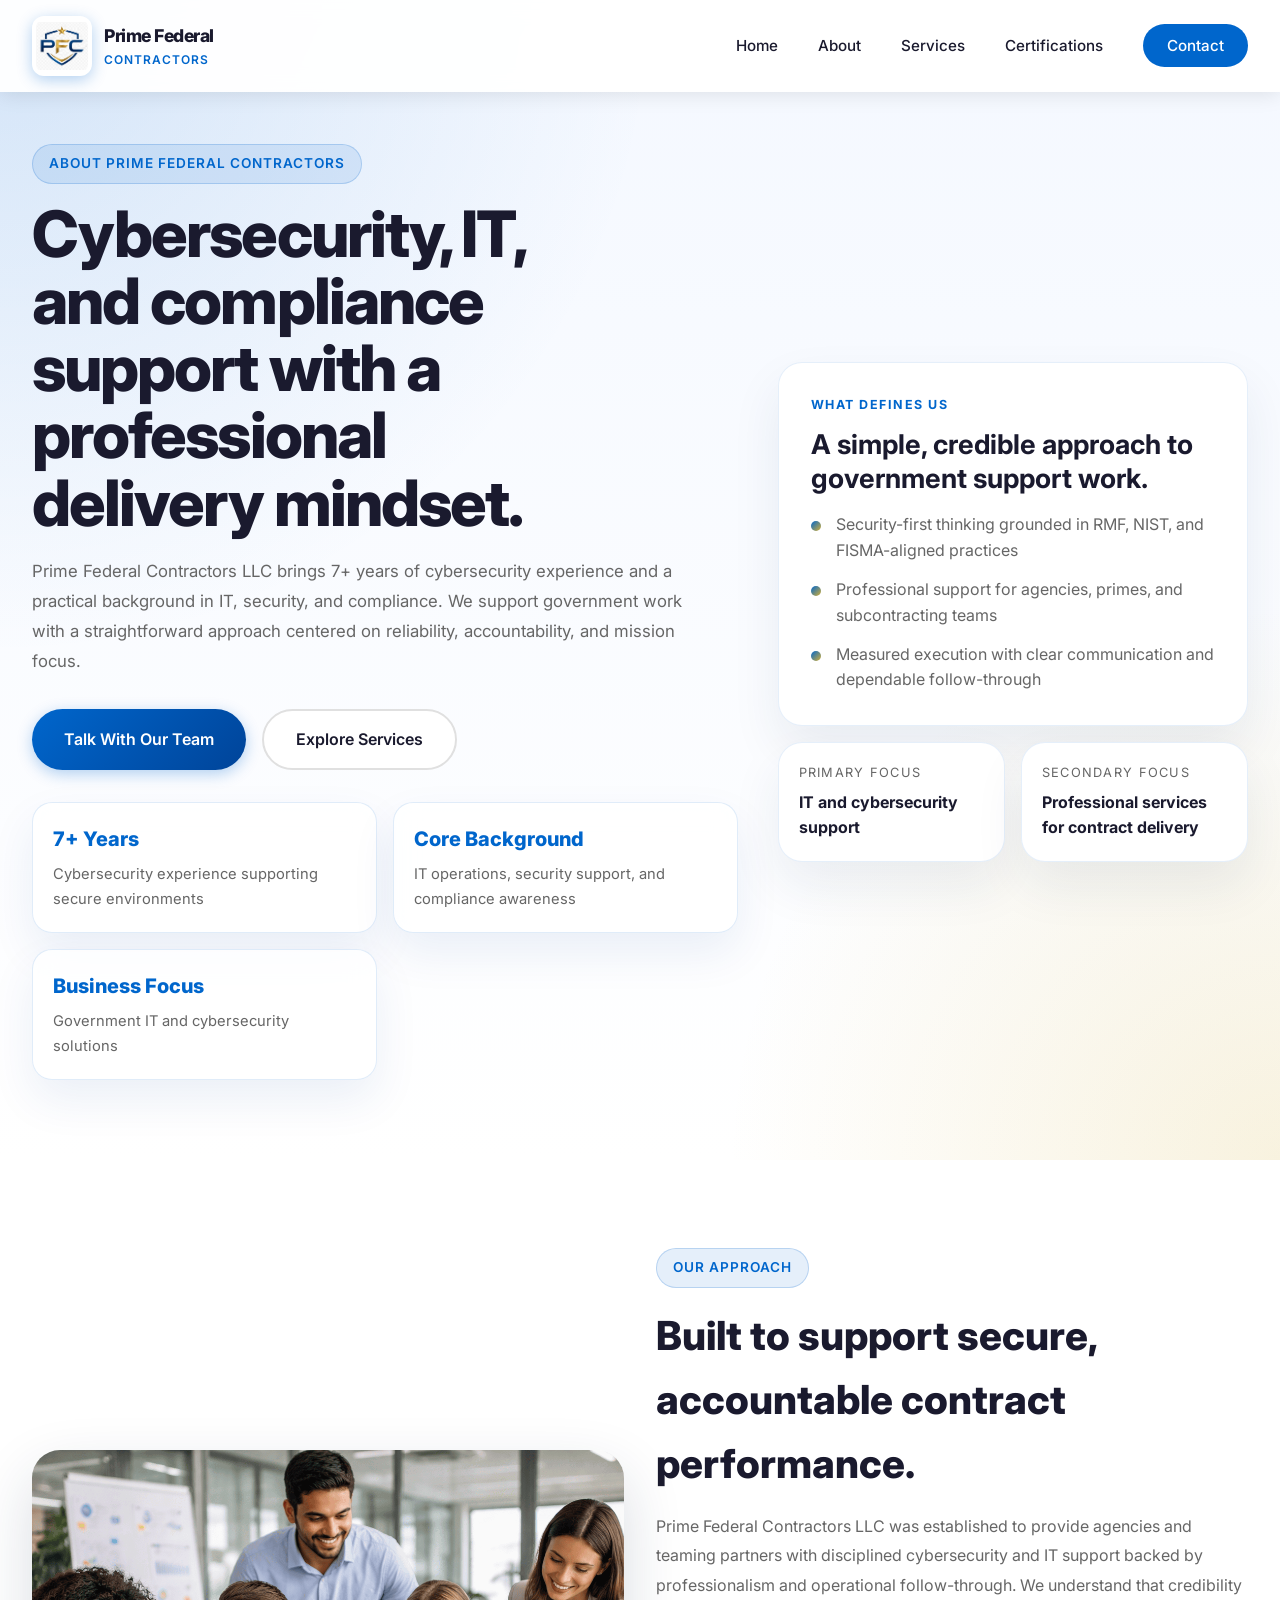
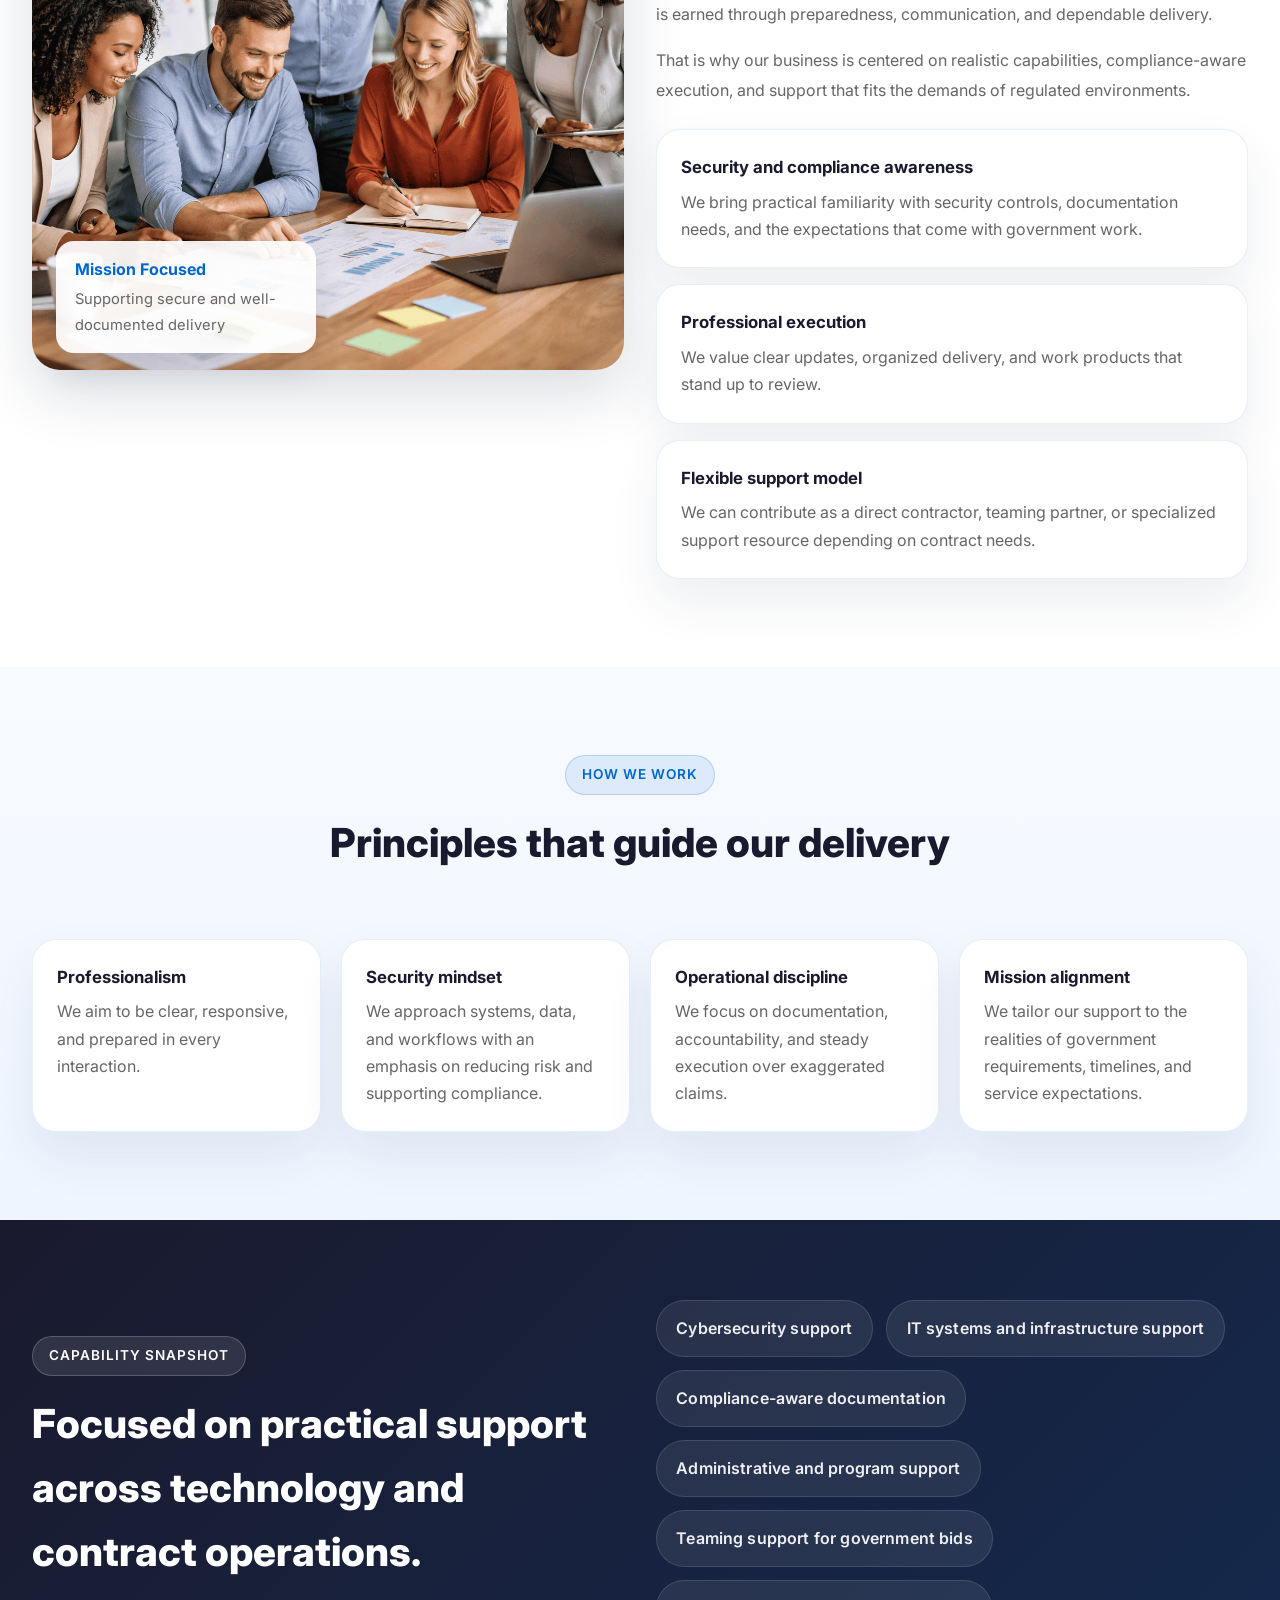
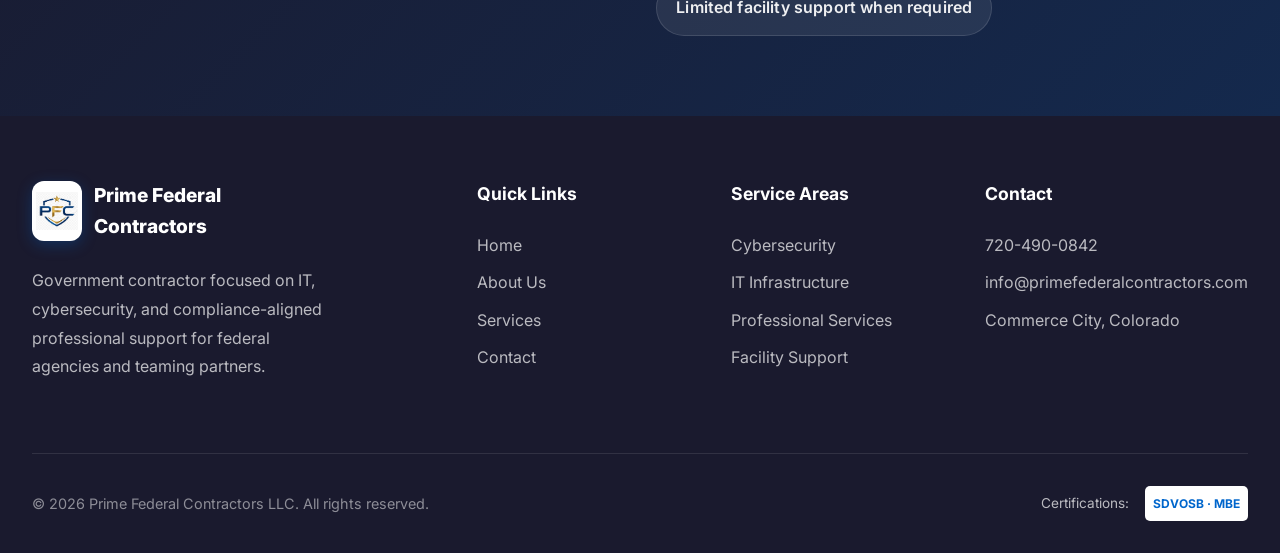
==== about.html @ 3189cfdd "New Design" ====
<!DOCTYPE html>
<html lang="en">
<head>
    <meta charset="UTF-8">
    <meta name="viewport" content="width=device-width, initial-scale=1.0">
    <title>Prime Federal Contractors LLC - About</title>
    <link rel="preconnect" href="https://fonts.googleapis.com">
    <link rel="preconnect" href="https://fonts.gstatic.com" crossorigin>
    <link href="https://fonts.googleapis.com/css2?family=Inter:wght@300;400;500;600;700;800&display=swap" rel="stylesheet">
    <link rel="stylesheet" href="./assets/styles.css">
</head>
<body>
    <div class="page-loader" id="pageLoader">
        <div class="loader"></div>
    </div>

    <nav class="navbar" id="navbar">
        <div class="nav-container">
            <a href="./index.html" class="logo">
                <div class="logo-icon">
                    <img src="./assets/brandlogo.jpg" alt="Prime Federal Contractors logo">
                </div>
                <div class="logo-text">
                    <span>Prime Federal</span>
                    <span>Contractors</span>
                </div>
            </a>

            <ul class="nav-links">
                <li><a href="./index.html">Home</a></li>
                <li><a href="./about.html">About</a></li>
                <li><a href="./index.html#services">Services</a></li>
                <li><a href="./index.html#certifications">Certifications</a></li>
                <li><a href="./contact.html" class="nav-cta">Contact</a></li>
            </ul>

            <button class="mobile-menu-btn" id="mobileMenuBtn" aria-label="Open menu">
                <span></span>
                <span></span>
                <span></span>
            </button>
        </div>
    </nav>

    <div class="mobile-menu" id="mobileMenu">
        <a href="./index.html">Home</a>
        <a href="./about.html">About</a>
        <a href="./index.html#services">Services</a>
        <li><a href="./index.html#certifications">Certifications</a></li>
        <a href="./contact.html">Contact</a>
    </div>

    <main>
        <section class="page-hero page-hero-about" id="about">
            <div class="section-container page-hero-grid">
                <div class="page-hero-copy animate-on-scroll">
                    <span class="section-tag">About Prime Federal Contractors</span>
                    <h1 class="page-title">Cybersecurity, IT, and compliance support with a professional delivery mindset.</h1>
                    <p class="page-subtitle">Prime Federal Contractors LLC brings 7+ years of cybersecurity experience and a practical background in IT, security, and compliance. We support government work with a straightforward approach centered on reliability, accountability, and mission focus.</p>
                    <div class="page-hero-actions">
                        <a href="./contact.html" class="btn-primary">Talk With Our Team</a>
                        <a href="./index.html#services" class="btn-secondary">Explore Services</a>
                    </div>
                    <div class="page-stat-grid">
                        <div class="page-stat-card">
                            <strong>7+ Years</strong>
                            <span>Cybersecurity experience supporting secure environments</span>
                        </div>
                        <div class="page-stat-card">
                            <strong>Core Background</strong>
                            <span>IT operations, security support, and compliance awareness</span>
                        </div>
                        <div class="page-stat-card">
                            <strong>Business Focus</strong>
                            <span>Government IT and cybersecurity solutions</span>
                        </div>
                    </div>
                </div>

                <div class="page-hero-panel animate-on-scroll delay-2">
                    <div class="page-panel-card">
                        <p class="page-panel-eyebrow">What defines us</p>
                        <h3>A simple, credible approach to government support work.</h3>
                        <ul class="panel-check-list">
                            <li>Security-first thinking grounded in RMF, NIST, and FISMA-aligned practices</li>
                            <li>Professional support for agencies, primes, and subcontracting teams</li>
                            <li>Measured execution with clear communication and dependable follow-through</li>
                        </ul>
                    </div>
                    <div class="page-panel-mini-grid">
                        <div class="page-mini-card">
                            <span>Primary Focus</span>
                            <strong>IT and cybersecurity support</strong>
                        </div>
                        <div class="page-mini-card">
                            <span>Secondary Focus</span>
                            <strong>Professional services for contract delivery</strong>
                        </div>
                    </div>
                </div>
            </div>
        </section>

        <section class="story-section">
            <div class="section-container story-grid">
                <div class="story-visual animate-on-scroll">
                    <img src="./assets/professional_colaboration.png" alt="Professional team collaboration">
                    <div class="story-badge">
                        <strong>Mission Focused</strong>
                        <span>Supporting secure and well-documented delivery</span>
                    </div>
                </div>
                <div class="story-copy animate-on-scroll delay-2">
                    <span class="section-tag">Our Approach</span>
                    <h2 class="section-title">Built to support secure, accountable contract performance.</h2>
                    <p>Prime Federal Contractors LLC was established to provide agencies and teaming partners with disciplined cybersecurity and IT support backed by professionalism and operational follow-through. We understand that credibility is earned through preparedness, communication, and dependable delivery.</p>
                    <p>That is why our business is centered on realistic capabilities, compliance-aware execution, and support that fits the demands of regulated environments.</p>
                    <div class="story-points">
                        <div class="story-point">
                            <h4>Security and compliance awareness</h4>
                            <p>We bring practical familiarity with security controls, documentation needs, and the expectations that come with government work.</p>
                        </div>
                        <div class="story-point">
                            <h4>Professional execution</h4>
                            <p>We value clear updates, organized delivery, and work products that stand up to review.</p>
                        </div>
                        <div class="story-point">
                            <h4>Flexible support model</h4>
                            <p>We can contribute as a direct contractor, teaming partner, or specialized support resource depending on contract needs.</p>
                        </div>
                    </div>
                </div>
            </div>
        </section>

        <section class="values-section">
            <div class="section-container">
                <div class="section-header animate-on-scroll">
                    <span class="section-tag">How We Work</span>
                    <h2 class="section-title">Principles that guide our delivery</h2>
                </div>
                <div class="value-grid">
                    <article class="value-card animate-on-scroll delay-1">
                        <h3>Professionalism</h3>
                        <p>We aim to be clear, responsive, and prepared in every interaction.</p>
                    </article>
                    <article class="value-card animate-on-scroll delay-2">
                        <h3>Security mindset</h3>
                        <p>We approach systems, data, and workflows with an emphasis on reducing risk and supporting compliance.</p>
                    </article>
                    <article class="value-card animate-on-scroll delay-3">
                        <h3>Operational discipline</h3>
                        <p>We focus on documentation, accountability, and steady execution over exaggerated claims.</p>
                    </article>
                    <article class="value-card animate-on-scroll delay-4">
                        <h3>Mission alignment</h3>
                        <p>We tailor our support to the realities of government requirements, timelines, and service expectations.</p>
                    </article>
                </div>
            </div>
        </section>

        <section class="capability-band">
            <div class="section-container capability-band-grid">
                <div class="capability-band-copy animate-on-scroll">
                    <span class="section-tag">Capability Snapshot</span>
                    <h2 class="section-title">Focused on practical support across technology and contract operations.</h2>
                </div>
                <div class="capability-list animate-on-scroll delay-2">
                    <div class="capability-pill">Cybersecurity support</div>
                    <div class="capability-pill">IT systems and infrastructure support</div>
                    <div class="capability-pill">Compliance-aware documentation</div>
                    <div class="capability-pill">Administrative and program support</div>
                    <div class="capability-pill">Teaming support for government bids</div>
                    <div class="capability-pill">Limited facility support when required</div>
                </div>
            </div>
        </section>
    </main>

    <footer class="footer">
        <div class="footer-grid">
            <div class="footer-brand">
                <div class="footer-logo">
                    <div class="footer-logo-icon">
                        <div class="logo-icon">
                            <img src="./assets/brandlogo.jpg" alt="Prime Federal Contractors logo">
                        </div>
                    </div>
                    <span class="footer-logo-text">Prime Federal Contractors</span>
                </div>
                <p>Government contractor focused on IT, cybersecurity, and compliance-aligned professional support for federal agencies and teaming partners.</p>
            </div>

            <div class="footer-column">
                <h4>Quick Links</h4>
                <ul class="footer-links">
                    <li><a href="./index.html">Home</a></li>
                    <li><a href="./about.html">About Us</a></li>
                    <li><a href="./index.html#services">Services</a></li>
                    <li><a href="./contact.html">Contact</a></li>
                </ul>
            </div>

            <div class="footer-column">
                <h4>Service Areas</h4>
                <ul class="footer-links">
                    <li><a href="./index.html#services">Cybersecurity</a></li>
                    <li><a href="./index.html#services">IT Infrastructure</a></li>
                    <li><a href="./index.html#services">Professional Services</a></li>
                    <li><a href="./index.html#services">Facility Support</a></li>
                </ul>
            </div>

            <div class="footer-column">
                <h4>Contact</h4>
                <ul class="footer-links">
                    <li><a href="tel:+17204900842">720-490-0842</a></li>
                    <li><a href="mailto:info@primefederalcontractors.com">info@primefederalcontractors.com</a></li>
                    <li><a href="#">Commerce City, Colorado</a></li>
                </ul>
            </div>
        </div>

        <div class="footer-bottom">
            <p>&copy; 2026 Prime Federal Contractors LLC. All rights reserved.</p>
            <div class="footer-certifications">
                <span style="color: rgba(255,255,255,0.7); font-size: 0.85rem;">Certifications:</span>
                <div style="background: white; padding: 0.5rem; border-radius: 5px; color: var(--primary-blue); font-weight: 700; font-size: 0.75rem;">
                    SDVOSB &middot; MBE
                </div>
            </div>
        </div>
    </footer>

    <script src="./assets/app.js"></script>
</body>
</html>
---- assets/styles.css ----
* {
      margin: 0;
      padding: 0;
      box-sizing: border-box;
  }

  :root {
      --primary-blue: #0066CC;
      --dark-blue: #004499;
      --accent-gold: #D4AF37;
      --dark-bg: #1a1a2e;
      --text-dark: #1a1a2e;
      --text-light: #666;
      --white: #ffffff;
      --light-gray: #f8f9fa;
      --border-gray: #e0e0e0;
  }

  html {
      scroll-behavior: smooth;
  }

  body {
      font-family: 'Inter', sans-serif;
      color: var(--text-dark);
      line-height: 1.6;
      overflow-x: hidden;
      min-height: 100vh;
      background: var(--light-gray);
      scroll-behavior: smooth;
  }

  /* Custom Scrollbar */
  ::-webkit-scrollbar {
      width: 12px;
  }

  ::-webkit-scrollbar-track {
      background: var(--light-gray);
  }

  ::-webkit-scrollbar-thumb {
      background: linear-gradient(180deg, var(--primary-blue), var(--dark-blue));
      border-radius: 6px;
      border: 2px solid var(--light-gray);
  }

  ::-webkit-scrollbar-thumb:hover {
      background: linear-gradient(180deg, var(--dark-blue), var(--primary-blue));
  }

  /* Animations */
  @keyframes fadeInUp {
      from {
          opacity: 0;
          transform: translateY(30px);
      }

      to {
          opacity: 1;
          transform: translateY(0);
      }
  }

  @keyframes fadeInLeft {
      from {
          opacity: 0;
          transform: translateX(-30px);
      }

      to {
          opacity: 1;
          transform: translateX(0);
      }
  }

  @keyframes fadeInRight {
      from {
          opacity: 0;
          transform: translateX(30px);
      }

      to {
          opacity: 1;
          transform: translateX(0);
      }
  }

  @keyframes scaleIn {
      from {
          opacity: 0;
          transform: scale(0.9);
      }

      to {
          opacity: 1;
          transform: scale(1);
      }
  }

  @keyframes float {

      0%,
      100% {
          transform: translateY(0);
      }

      50% {
          transform: translateY(-10px);
      }
  }

  @keyframes pulse {

      0%,
      100% {
          transform: scale(1);
      }

      50% {
          transform: scale(1.05);
      }
  }

  @keyframes slideIn {
      from {
          width: 0;
      }

      to {
          width: 100%;
      }
  }

  @keyframes rotateIn {
      from {
          opacity: 0;
          transform: rotate(-10deg) scale(0.8);
      }

      to {
          opacity: 1;
          transform: rotate(0) scale(1);
      }
  }

  @keyframes shimmer {
      0% {
          background-position: -1000px 0;
      }

      100% {
          background-position: 1000px 0;
      }
  }

  @keyframes countUp {
      from {
          opacity: 0;
          transform: translateY(20px);
      }

      to {
          opacity: 1;
          transform: translateY(0);
      }
  }

  .animate-on-scroll {
      opacity: 0;
      transform: translateY(30px);
      transition: all 0.8s cubic-bezier(0.4, 0, 0.2, 1);
  }

  .animate-on-scroll.visible {
      opacity: 1;
      transform: translateY(0);
  }

  .delay-1 {
      transition-delay: 0.1s;
  }

  .delay-2 {
      transition-delay: 0.2s;
  }

  .delay-3 {
      transition-delay: 0.3s;
  }

  .delay-4 {
      transition-delay: 0.4s;
  }

  /* Navigation */
  .navbar {
      position: fixed;
      top: 0;
      left: 0;
      right: 0;
      z-index: 1000;
      background: rgba(255, 255, 255, 0.95);
      backdrop-filter: blur(10px);
      box-shadow: 0 2px 20px rgba(0, 0, 0, 0.1);
      transition: all 0.3s ease;
  }

  .navbar.scrolled {
      padding: 0.5rem 0;
      box-shadow: 0 4px 30px rgba(0, 0, 0, 0.15);
  }

  .nav-container {
      max-width: 1400px;
      margin: 0 auto;
      padding: 1rem 2rem;
      display: flex;
      justify-content: space-between;
      align-items: center;
  }

  .logo {
      display: flex;
      align-items: center;
      gap: 0.75rem;
      text-decoration: none;
      animation: fadeInLeft 0.8s ease;
  }

  .logo-icon {
      width: 60px;
      height: 60px;
      display: flex;
      align-items: center;
      justify-content: center;
      box-shadow: 0 4px 15px rgba(0, 102, 204, 0.3);
      transition: transform 0.3s ease;
      position: relative;
      overflow: hidden;
      border-radius: 12px;
      background: white;
      padding: 4px;
  }

  .logo-icon img {
      width: 100%;
      height: 100%;
      object-fit: contain;
      border-radius: 8px;
  }

  .logo:hover .logo-icon {
      transform: rotate(10deg) scale(1.1);
  }

  .logo-text {
      display: flex;
      flex-direction: column;
  }

  .logo-text span:first-child {
      font-weight: 800;
      font-size: 1.1rem;
      color: var(--text-dark);
      letter-spacing: -0.5px;
  }

  .logo-text span:last-child {
      font-size: 0.75rem;
      color: var(--primary-blue);
      font-weight: 600;
      text-transform: uppercase;
      letter-spacing: 1px;
  }

  .nav-links {
      display: flex;
      gap: 2.5rem;
      list-style: none;
  }

  .nav-links a {
      text-decoration: none;
      color: var(--text-dark);
      font-weight: 500;
      font-size: 0.95rem;
      position: relative;
      padding: 0.5rem 0;
      transition: color 0.3s ease;
  }

  .nav-links a::after {
      content: '';
      position: absolute;
      bottom: 0;
      left: 0;
      width: 0;
      height: 2px;
      background: var(--primary-blue);
      transition: width 0.3s ease;
  }

  .nav-links a:hover {
      color: var(--primary-blue);
  }

  .nav-links a:hover::after {
      width: 100%;
  }

  @media (max-width: 992px) {
      .logo-icon {
          width: 50px;
          height: 50px;
      }

      .logo-text span:first-child {
          font-size: 0.95rem;
      }

      .logo-text span:last-child {
          font-size: 0.65rem;
      }
  }

  .nav-cta {
      background: var(--primary-blue);
      color: white !important;
      padding: 0.75rem 1.5rem !important;
      border-radius: 50px;
      transition: all 0.3s ease !important;
  }

  .nav-cta::after {
      display: none !important;
  }

  .nav-cta:hover {
      background: var(--dark-blue);
      transform: translateY(-2px);
      box-shadow: 0 4px 15px rgba(0, 102, 204, 0.4);
  }

  .mobile-menu-btn {
      display: none;
      flex-direction: column;
      gap: 5px;
      background: none;
      border: none;
      cursor: pointer;
      padding: 5px;
  }

  .mobile-menu-btn span {
      width: 25px;
      height: 2px;
      background: var(--text-dark);
      transition: all 0.3s ease;
  }

  .mobile-menu {
      position: fixed;
      top: 78px;
      left: 0;
      right: 0;
      z-index: 999;
      background: rgba(255, 255, 255, 0.98);
      backdrop-filter: blur(15px);
      display: none;
      flex-direction: column;
      box-shadow: 0 10px 40px rgba(0, 0, 0, 0.08);
  }

  .mobile-menu.open {
      display: flex;
  }

  .mobile-menu a {
      padding: 1rem 2rem;
      color: var(--text-dark);
      font-weight: 600;
      border-bottom: 1px solid rgba(0, 0, 0, 0.06);
      transition: background 0.2s ease, color 0.2s ease;
  }

  .mobile-menu a:hover {
      background: rgba(0, 102, 204, 0.06);
      color: var(--primary-blue);
  }

  /* Hero Section */
  .hero {
      min-height: 100vh;
      display: flex;
      align-items: center;
      background: linear-gradient(135deg, #f8f9fa 0%, #e9ecef 100%);
      position: relative;
      overflow: hidden;
      padding-top: 80px;
  }

  .hero::before {
      content: '';
      position: absolute;
      top: -50%;
      right: -20%;
      width: 80%;
      height: 200%;
      background: linear-gradient(135deg, rgba(0, 102, 204, 0.05), rgba(0, 68, 153, 0.1));
      border-radius: 50%;
      animation: float 6s ease-in-out infinite;
  }

  .hero-container {
      max-width: 1400px;
      margin: 0 auto;
      padding: 2rem;
      display: grid;
      grid-template-columns: 1fr 1fr;
      gap: 4rem;
      align-items: center;
      position: relative;
      z-index: 1;
  }

  .hero-content {
      animation: fadeInLeft 1s ease;
  }

  .hero-badge {
      display: inline-flex;
      align-items: center;
      gap: 0.5rem;
      background: white;
      padding: 0.5rem 1rem;
      border-radius: 50px;
      box-shadow: 0 2px 10px rgba(0, 0, 0, 0.1);
      margin-bottom: 1.5rem;
      font-size: 0.85rem;
      color: var(--primary-blue);
      font-weight: 600;
      animation: fadeInUp 0.8s ease 0.2s both;
      border: 1px solid rgba(0, 102, 204, 0.1);
  }

  .hero-badge span {
      width: 8px;
      height: 8px;
      background: #22c55e;
      border-radius: 50%;
      animation: pulse 2s infinite;
  }

  .hero h1 {
      font-size: 3.5rem;
      font-weight: 800;
      line-height: 1.1;
      margin-bottom: 1.5rem;
      color: var(--text-dark);
  }

  .hero h1 span {
      color: var(--primary-blue);
      position: relative;
      display: inline-block;
  }

  .hero h1 span::after {
      content: '';
      position: absolute;
      bottom: 5px;
      left: 0;
      width: 100%;
      height: 12px;
      background: rgba(0, 102, 204, 0.2);
      z-index: -1;
      transform: skewX(-10deg);
  }

  .hero-subtitle {
      font-size: 1.25rem;
      color: var(--text-light);
      margin-bottom: 2rem;
      max-width: 500px;
      line-height: 1.8;
  }

  .hero-contact {
      display: flex;
      align-items: center;
      gap: 1rem;
      margin-bottom: 2.5rem;
      padding: 1rem 1.5rem;
      background: white;
      border-radius: 12px;
      box-shadow: 0 4px 20px rgba(0, 0, 0, 0.08);
      width: fit-content;
      transition: transform 0.3s ease;
  }

  .hero-contact:hover {
      transform: translateX(10px);
  }

  .hero-contact-icon {
      width: 45px;
      height: 45px;
      background: linear-gradient(135deg, var(--accent-gold), #d4802f);
      border-radius: 50%;
      display: flex;
      align-items: center;
      justify-content: center;
      color: white;
      font-size: 1.2rem;
  }

  .hero-contact-info {
      display: flex;
      flex-direction: column;
  }

  .hero-contact-info span:first-child {
      font-size: 0.8rem;
      color: var(--text-light);
      text-transform: uppercase;
      letter-spacing: 1px;
  }

  .hero-contact-info span:last-child {
      font-size: 1.1rem;
      font-weight: 700;
      color: var(--text-dark);
  }

  .hero-buttons {
      display: flex;
      gap: 1rem;
  }

  .btn-primary {
      background: linear-gradient(135deg, var(--primary-blue), var(--dark-blue));
      color: white;
      padding: 1rem 2rem;
      border-radius: 50px;
      text-decoration: none;
      font-weight: 600;
      display: inline-flex;
      align-items: center;
      gap: 0.5rem;
      transition: all 0.3s ease;
      box-shadow: 0 4px 15px rgba(0, 102, 204, 0.3);
      border: none;
      cursor: pointer;
      font-size: 1rem;
  }

  .btn-primary:hover {
      transform: translateY(-3px);
      box-shadow: 0 8px 25px rgba(0, 102, 204, 0.4);
  }

  .btn-primary {
      position: relative;
  }

  .btn-primary::after {
      content: '';
      position: absolute;
      inset: 0;
      background: linear-gradient(90deg, transparent, rgba(255, 255, 255, 0.2), transparent);
      border-radius: 50px;
      opacity: 0;
      transition: opacity 0.3s ease;
  }

  .btn-primary:hover::after {
      opacity: 1;
  }

  .btn-secondary {
      background: white;
      color: var(--text-dark);
      padding: 1rem 2rem;
      border-radius: 50px;
      text-decoration: none;
      font-weight: 600;
      display: inline-flex;
      align-items: center;
      gap: 0.5rem;
      transition: all 0.3s ease;
      border: 2px solid var(--border-gray);
  }

  .btn-secondary:hover {
      border-color: var(--primary-blue);
      color: var(--primary-blue);
      transform: translateY(-3px);
      box-shadow: 0 8px 20px rgba(0, 102, 204, 0.2);
  }

  .hero-images {
      position: relative;
      animation: fadeInRight 1s ease;
  }

  .hero-image-main {
      width: 100%;
      height: 500px;
      object-fit: cover;
      border-radius: 20px;
      box-shadow: 0 20px 60px rgba(0, 0, 0, 0.15);
      transition: transform 0.3s ease;
  }

  .hero-image-main:hover {
      transform: scale(1.02);
  }

  .hero-image-float {
      position: absolute;
      width: 200px;
      height: 200px;
      object-fit: cover;
      border-radius: 15px;
      box-shadow: 0 10px 40px rgba(0, 0, 0, 0.2);
      border: 4px solid white;
      animation: float 4s ease-in-out infinite;
  }

  .hero-image-float.img-1 {
      bottom: -30px;
      left: -40px;
      animation-delay: 0s;
  }

  .hero-image-float.img-2 {
      top: 40px;
      right: -30px;
      width: 150px;
      height: 150px;
      animation-delay: 1s;
  }

  .stats-bar {
      position: relative;
      bottom: auto;
      left: auto;
      transform: none;
      background: white;
      padding: 2rem 3rem;
      border-radius: 16px;
      box-shadow: 0 10px 40px rgba(0, 0, 0, 0.1);
      display: flex;
      gap: 4rem;
      z-index: 10;
      margin-top: 3rem;
      margin-left: auto;
      margin-right: auto;
      width: fit-content;
  }

  .stat-item {
      text-align: center;
      position: relative;
  }

  .stat-item:not(:last-child)::after {
      content: '';
      position: absolute;
      right: -2rem;
      top: 50%;
      transform: translateY(-50%);
      height: 40px;
      width: 1px;
      background: var(--border-gray);
  }

  .stat-number {
      font-size: 2rem;
      font-weight: 800;
      color: var(--primary-blue);
      display: block;
  }

  .stat-label {
      font-size: 0.85rem;
      color: var(--text-light);
      text-transform: uppercase;
      letter-spacing: 1px;
  }

  /* Why Choose Us Section */
  .why-us {
      padding: 6rem 2rem;
      background: white;
  }

  .section-container {
      max-width: 1400px;
      margin: 0 auto;
  }

  .section-header {
      text-align: center;
      margin-bottom: 4rem;
      animation: fadeInUp 0.8s ease;
  }

  .section-tag {
      display: inline-block;
      background: rgba(0, 102, 204, 0.1);
      color: var(--primary-blue);
      padding: 0.5rem 1rem;
      border-radius: 50px;
      font-size: 0.85rem;
      font-weight: 600;
      text-transform: uppercase;
      letter-spacing: 1px;
      margin-bottom: 1rem;
      border: 1px solid rgba(0, 102, 204, 0.2);
  }

  .section-title {
      font-size: 2.5rem;
      font-weight: 800;
      color: var(--text-dark);
      margin-bottom: 1rem;
  }

  .features-grid {
      display: grid;
      grid-template-columns: repeat(4, 1fr);
      gap: 2rem;
  }

  .feature-card {
      background: white;
      padding: 2.5rem 2rem;
      border-radius: 20px;
      text-align: center;
      transition: all 0.4s ease;
      border: 1px solid var(--border-gray);
      position: relative;
      overflow: hidden;
  }

  .feature-card::before {
      content: '';
      position: absolute;
      top: 0;
      left: 0;
      width: 100%;
      height: 4px;
      background: linear-gradient(90deg, var(--primary-blue), var(--accent-gold));
      transform: scaleX(0);
      transition: transform 0.4s ease;
  }

  .feature-card:hover {
      transform: translateY(-10px);
      box-shadow: 0 20px 40px rgba(0, 0, 0, 0.1);
      border-color: transparent;
  }

  .feature-card:hover::before {
      transform: scaleX(1);
  }

  .feature-icon {
      width: 70px;
      height: 70px;
      background: linear-gradient(135deg, rgba(0, 102, 204, 0.1), rgba(212, 175, 55, 0.1));
      border-radius: 20px;
      display: flex;
      align-items: center;
      justify-content: center;
      margin: 0 auto 1.5rem;
      font-size: 1.8rem;
      transition: all 0.3s ease;
  }

  .feature-card:hover .feature-icon {
      background: linear-gradient(135deg, var(--primary-blue), var(--accent-gold));
      color: white;
      transform: rotateY(360deg) scale(1.1);
      box-shadow: 0 10px 30px rgba(0, 102, 204, 0.4);
  }

  .feature-card h3 {
      font-size: 1.2rem;
      font-weight: 700;
      margin-bottom: 0.75rem;
      color: var(--text-dark);
  }

  .feature-card p {
      font-size: 0.95rem;
      color: var(--text-light);
      line-height: 1.7;
  }

  /* Services Section */
  .services {
      padding: 6rem 2rem;
      background: linear-gradient(135deg, var(--dark-bg) 0%, #16213e 100%);
      color: white;
      position: relative;
      overflow: hidden;
  }

  .services::before {
      content: '';
      position: absolute;
      top: 0;
      left: 0;
      right: 0;
      bottom: 0;
      background: url("data:image/svg+xml,%3Csvg width='60' height='60' viewBox='0 0 60 60' xmlns='http://www.w3.org/2000/svg'%3E%3Cg fill='none' fill-rule='evenodd'%3E%3Cg fill='%23ffffff' fill-opacity='0.03'%3E%3Cpath d='M36 34v-4h-2v4h-4v2h4v4h2v-4h4v-2h-4zm0-30V0h-2v4h-4v2h4v4h2V6h4V4h-4zM6 34v-4H4v4H0v2h4v4h2v-4h4v-2H6zM6 4V0H4v4H0v2h4v4h2V6h4V4H6z'/%3E%3C/g%3E%3C/g%3E%3C/svg%3E");
  }

  .services .section-title {
      color: white;
  }

  .services-accordion {
      max-width: 1200px;
      margin: 0 auto;
      position: relative;
      z-index: 1;
  }

  .service-category {
      background: rgba(255, 255, 255, 0.05);
      border-radius: 15px;
      margin-bottom: 1rem;
      overflow: hidden;
      backdrop-filter: blur(10px);
      border: 1px solid rgba(255, 255, 255, 0.1);
  }

  .service-header {
      display: flex;
      align-items: center;
      padding: 2rem;
      cursor: pointer;
      transition: background 0.3s ease;
      user-select: none;
  }

  .service-header:hover {
      background: rgba(255, 255, 255, 0.15);
  }

  .service-icon {
      width: 60px;
      height: 60px;
      background: linear-gradient(135deg, var(--primary-blue), var(--accent-gold));
      border-radius: 15px;
      display: flex;
      align-items: center;
      justify-content: center;
      font-size: 1.5rem;
      margin-right: 1.5rem;
      flex-shrink: 0;
  }

  .service-title-info h3 {
      font-size: 1.5rem;
      font-weight: 700;
      margin-bottom: 0.5rem;
      color: white;
  }

  .service-title-info p {
      font-size: 1rem;
      color: rgba(255, 255, 255, 0.8);
      margin: 0;
  }

  .service-arrow {
      margin-left: auto;
      font-size: 1.2rem;
      transition: transform 0.3s ease;
      color: var(--accent-gold);
  }

  .service-category.active .service-arrow {
      transform: rotate(180deg);
  }

  .service-content {
      max-height: 0;
      overflow: hidden;
      transition: max-height 0.5s ease;
  }

  .service-category.active .service-content {
      max-height: 2000px;
  }

  .service-overview {
      padding: 2rem;
      display: grid;
      grid-template-columns: 1fr 300px;
      gap: 2rem;
      align-items: start;
  }

  .service-overview p {
      font-size: 1.1rem;
      color: rgba(255, 255, 255, 0.9);
      line-height: 1.8;
  }

  .service-image {
      width: 100%;
      height: 200px;
      object-fit: cover;
      border-radius: 10px;
      box-shadow: 0 10px 30px rgba(0, 0, 0, 0.3);
  }

  .sub-services {
      padding: 0 2rem 2rem;
  }

  .sub-service {
      background: rgba(255, 255, 255, 0.05);
      padding: 1.5rem;
      border-radius: 10px;
      margin-bottom: 1rem;
      border-left: 4px solid var(--accent-gold);
  }

  .sub-service h4 {
      font-size: 1.1rem;
      font-weight: 600;
      margin-bottom: 0.5rem;
      color: white;
  }

  .sub-service p {
      font-size: 0.95rem;
      color: rgba(255, 255, 255, 0.8);
      line-height: 1.6;
  }

  .services-cta {
      text-align: center;
      margin-top: 3rem;
  }

  /* Certifications Section */
  .certifications {
      padding: 6rem 2rem;
      background: var(--light-gray);
  }

  .certifications-grid {
      display: grid;
      grid-template-columns: repeat(auto-fit, minmax(300px, 1fr));
      gap: 2rem;
      margin-top: 3rem;
  }

  .certification-card {
      background: white;
      padding: 2.5rem;
      border-radius: 20px;
      text-align: center;
      transition: all 0.4s ease;
      box-shadow: 0 4px 20px rgba(0, 0, 0, 0.05);
      border: 1px solid var(--border-gray);
      position: relative;
      overflow: hidden;
  }

  .certification-card::before {
      content: '';
      position: absolute;
      top: 0;
      left: 0;
      width: 100%;
      height: 4px;
      background: linear-gradient(90deg, var(--primary-blue), var(--accent-gold));
      transform: scaleX(0);
      transition: transform 0.4s ease;
  }

  .certification-card:hover {
      transform: translateY(-10px);
      box-shadow: 0 20px 40px rgba(0, 0, 0, 0.1);
      border-color: transparent;
  }

  .certification-card:hover::before {
      transform: scaleX(1);
  }

  .certification-card:hover .cert-icon {
      animation: spinIcon 0.6s ease-in-out;
  }

  @keyframes spinIcon {
      from {
          transform: rotateY(0);
      }

      to {
          transform: rotateY(360deg);
      }
  }

  .cert-icon {
      width: 70px;
      height: 70px;
      background: linear-gradient(135deg, rgba(0, 102, 204, 0.1), rgba(232, 145, 58, 0.1));
      border-radius: 20px;
      display: flex;
      align-items: center;
      justify-content: center;
      margin: 0 auto 1.5rem;
      font-size: 1.8rem;
      transition: all 0.3s ease;
  }

  .certification-card:hover .cert-icon {
      background: linear-gradient(135deg, var(--primary-blue), var(--accent-gold));
      color: white;
      transform: rotateY(360deg);
  }

  .certification-card h3 {
      font-size: 1.2rem;
      font-weight: 700;
      margin-bottom: 1rem;
      color: var(--text-dark);
  }

  .certification-card p {
      font-size: 0.95rem;
      color: var(--text-light);
      line-height: 1.7;
      margin-bottom: 1.5rem;
  }

  .cert-badge {
      display: inline-block;
      background: var(--primary-blue);
      color: white;
      padding: 0.5rem 1rem;
      border-radius: 50px;
      font-size: 0.8rem;
      font-weight: 600;
      text-transform: uppercase;
      letter-spacing: 1px;
      transition: all 0.3s ease;
  }

  .cert-badge:hover {
      transform: scale(1.05);
      box-shadow: 0 4px 12px rgba(0, 102, 204, 0.3);
  }

  .identifiers-section {
      background: white;
      padding: 2.5rem;
      border-radius: 20px;
      margin-top: 3rem;
      box-shadow: 0 4px 20px rgba(0, 0, 0, 0.05);
  }

  .identifiers-section h3 {
      font-size: 1.5rem;
      font-weight: 700;
      margin-bottom: 1.5rem;
      color: var(--text-dark);
      text-align: center;
  }

  .identifiers-grid {
      display: grid;
      grid-template-columns: repeat(auto-fit, minmax(250px, 1fr));
      gap: 1.5rem;
  }

  .identifier-item {
      text-align: center;
      padding: 1rem;
      background: var(--light-gray);
      border-radius: 10px;
  }

  .identifier-label {
      display: block;
      font-size: 0.9rem;
      color: var(--text-light);
      text-transform: uppercase;
      letter-spacing: 1px;
      margin-bottom: 0.5rem;
  }

  .identifier-value {
      display: block;
      font-size: 1.2rem;
      font-weight: 700;
      color: var(--primary-blue);
      font-family: 'Courier New', monospace;
  }

  .compliance-standards {
      background: white;
      padding: 2.5rem;
      border-radius: 20px;
      margin-top: 3rem;
      box-shadow: 0 4px 20px rgba(0, 0, 0, 0.05);
  }

  .compliance-standards h3 {
      font-size: 1.5rem;
      font-weight: 700;
      margin-bottom: 2rem;
      color: var(--text-dark);
      text-align: center;
  }

  .naics-accordion {
      background: white;
      padding: 2.5rem;
      border-radius: 20px;
      margin-top: 2rem;
      box-shadow: 0 4px 20px rgba(0, 0, 0, 0.05);
  }

  .naics-accordion summary {
      list-style: none;
      display: flex;
      align-items: center;
      justify-content: space-between;
      gap: 1rem;
      cursor: pointer;
  }

  .naics-accordion summary::-webkit-details-marker {
      display: none;
  }

  .naics-summary-text h3 {
      margin-bottom: 0.5rem;
      text-align: left;
  }

  .naics-summary-text p {
      color: var(--text-light);
  }

  .naics-chevron {
      width: 44px;
      height: 44px;
      flex-shrink: 0;
      border-radius: 50%;
      background: rgba(0, 102, 204, 0.08);
      color: var(--primary-blue);
      display: flex;
      align-items: center;
      justify-content: center;
      font-size: 1.5rem;
      font-weight: 700;
      transition: transform 0.3s ease, background 0.3s ease;
  }

  .naics-accordion[open] .naics-chevron {
      transform: rotate(180deg);
      background: rgba(0, 102, 204, 0.14);
  }

  .naics-list {
      margin-top: 1.5rem;
      display: grid;
      gap: 0.9rem;
  }

  .naics-item {
      padding: 1rem 1.1rem;
      background: var(--light-gray);
      border-radius: 12px;
      border-left: 4px solid var(--primary-blue);
      color: var(--text-dark);
      transition: transform 0.3s ease, background 0.3s ease;
  }

  .naics-item:hover {
      transform: translateX(8px);
      background: rgba(0, 102, 204, 0.08);
  }

  .standards-list {
      display: grid;
      grid-template-columns: repeat(auto-fit, minmax(300px, 1fr));
      gap: 1rem;
  }

  .standard-item {
      display: flex;
      justify-content: space-between;
      align-items: center;
      padding: 1rem;
      background: var(--light-gray);
      border-radius: 10px;
      transition: all 0.3s ease;
  }

  .standard-item:hover {
      background: rgba(0, 102, 204, 0.1);
      transform: translateX(10px);
  }

  .standard-name {
      font-weight: 700;
      color: var(--primary-blue);
      font-size: 1rem;
  }

  .standard-desc {
      font-size: 0.9rem;
      color: var(--text-light);
      text-align: right;
  }

  /* Clients Section */
  .clients {
      padding: 4rem 2rem;
      background: white;
      overflow: hidden;
  }

  .clients-scroll {
      display: flex;
      gap: 4rem;
      animation: scroll 30s linear infinite;
  }

  @keyframes scroll {
      0% {
          transform: translateX(0);
      }

      100% {
          transform: translateX(-50%);
      }
  }

  .client-logo {
      flex-shrink: 0;
      height: 40px;
      opacity: 0.5;
      filter: grayscale(100%);
      transition: all 0.3s ease;
  }

  .client-logo:hover {
      opacity: 1;
      filter: grayscale(0%);
  }

  /* Contact Section */
  .contact-section {
      padding: 6rem 2rem;
      background: linear-gradient(135deg, var(--primary-blue), var(--dark-blue));
      color: white;
      position: relative;
      overflow: hidden;
  }

  .contact-section::before {
      content: '';
      position: absolute;
      top: -50%;
      right: -20%;
      width: 600px;
      height: 600px;
      background: rgba(255, 255, 255, 0.05);
      border-radius: 50%;
  }

  .contact-grid {
      max-width: 1400px;
      margin: 0 auto;
      display: grid;
      grid-template-columns: 1fr 1fr;
      gap: 4rem;
      position: relative;
      z-index: 1;
  }

  @media (max-width: 992px) {
      .contact-grid {
          grid-template-columns: 1fr;
          gap: 3rem;
      }
  }

  .contact-info {
      display: flex;
      flex-direction: column;
      gap: 2rem;
  }

  .contact-item {
      display: flex;
      align-items: flex-start;
      gap: 1rem;
      padding: 1.5rem;
      background: rgba(255, 255, 255, 0.1);
      border-radius: 15px;
      backdrop-filter: blur(10px);
      border: 1px solid rgba(255, 255, 255, 0.2);
      transition: all 0.3s ease;
  }

  .contact-item:hover {
      background: rgba(255, 255, 255, 0.15);
      border-color: rgba(255, 255, 255, 0.3);
      transform: translateY(-5px);
  }

  .contact-icon {
      width: 50px;
      height: 50px;
      background: white;
      border-radius: 50%;
      display: flex;
      align-items: center;
      justify-content: center;
      color: var(--primary-blue);
      font-size: 1.3rem;
      flex-shrink: 0;
  }

  .contact-details h4 {
      font-size: 1.1rem;
      font-weight: 700;
      margin-bottom: 0.5rem;
      color: white;
  }

  .contact-details p {
      font-size: 0.95rem;
      color: rgba(255, 255, 255, 0.8);
      line-height: 1.6;
      margin: 0;
  }

  .contact-certifications {
      padding: 1.5rem;
      background: rgba(255, 255, 255, 0.1);
      border-radius: 15px;
      backdrop-filter: blur(10px);
      border: 1px solid rgba(255, 255, 255, 0.2);
  }

  .contact-certifications h4 {
      font-size: 1.1rem;
      font-weight: 700;
      margin-bottom: 1rem;
      color: white;
  }

  .cert-badges {
      display: flex;
      gap: 0.5rem;
      margin-bottom: 1rem;
  }

  .cert-badges .cert-badge {
      background: white;
      color: var(--primary-blue);
      padding: 0.5rem 1rem;
      border-radius: 50px;
      font-size: 0.8rem;
      font-weight: 700;
  }

  .cert-ids {
      font-size: 0.9rem;
      color: rgba(255, 255, 255, 0.8);
      line-height: 1.6;
  }

  .contact-form {
      background: rgba(255, 255, 255, 0.1);
      padding: 2.5rem;
      border-radius: 20px;
      backdrop-filter: blur(10px);
      border: 1px solid rgba(255, 255, 255, 0.2);
  }

  .form-row {
      display: grid;
      grid-template-columns: 1fr 1fr;
      gap: 1rem;
      margin-bottom: 1rem;
  }

  @media (max-width: 768px) {
      .form-row {
          grid-template-columns: 1fr;
      }
  }

  .form-group {
      margin-bottom: 1.5rem;
  }

  .form-group label {
      display: block;
      font-size: 0.9rem;
      font-weight: 600;
      color: white;
      margin-bottom: 0.5rem;
  }

  .form-group input,
  .form-group select,
  .form-group textarea {
      width: 100%;
      padding: 1rem;
      border: 1px solid rgba(255, 255, 255, 0.3);
      border-radius: 8px;
      background: rgba(255, 255, 255, 0.1);
      color: white;
      font-size: 0.95rem;
      transition: all 0.3s ease;
      font-family: 'Inter', sans-serif;
  }

  .form-group input::placeholder,
  .form-group textarea::placeholder {
      color: rgba(255, 255, 255, 0.6);
  }

  .form-group input:focus,
  .form-group select:focus,
  .form-group textarea:focus {
      outline: none;
      border-color: white;
      background: rgba(255, 255, 255, 0.2);
      box-shadow: 0 0 15px rgba(255, 255, 255, 0.1);
  }

  .form-group select {
      cursor: pointer;
  }

  .form-group textarea {
      resize: vertical;
      min-height: 120px;
  }

  .contact-form .btn-primary {
      width: 100%;
      justify-content: center;
  }

  /* About Section */
  .about {
      padding: 6rem 2rem;
      background: white;
  }

  .about-grid {
      display: grid;
      grid-template-columns: 1fr 1fr;
      gap: 4rem;
      align-items: center;
  }

  .about-image {
      position: relative;
  }

  .about-image img {
      width: 100%;
      height: 500px;
      object-fit: cover;
      border-radius: 20px;
      box-shadow: 0 20px 60px rgba(0, 0, 0, 0.15);
  }

  .about-badge {
      position: absolute;
      bottom: 30px;
      right: -20px;
      background: white;
      padding: 1.5rem;
      border-radius: 15px;
      box-shadow: 0 10px 30px rgba(0, 0, 0, 0.15);
      animation: float 3s ease-in-out infinite;
  }

  .about-content h3 {
      font-size: 2rem;
      font-weight: 800;
      margin-bottom: 1.5rem;
      color: var(--text-dark);
  }

  .about-content>p {
      font-size: 1.1rem;
      color: var(--text-light);
      margin-bottom: 2rem;
      line-height: 1.8;
  }

  .about-features {
      list-style: none;
      margin-bottom: 2rem;
  }

  .about-features li {
      display: flex;
      align-items: flex-start;
      gap: 1rem;
      margin-bottom: 1rem;
      padding: 1rem;
      background: var(--light-gray);
      border-radius: 12px;
      transition: all 0.3s ease;
  }

  .about-features li:hover {
      background: rgba(0, 102, 204, 0.1);
      transform: translateX(10px);
  }

  .about-features li::before {
      content: '→';
      width: 24px;
      height: 24px;
      background: var(--primary-blue);
      color: white;
      border-radius: 50%;
      display: flex;
      align-items: center;
      justify-content: center;
      font-size: 0.8rem;
      flex-shrink: 0;
  }

  .about-cards {
      display: grid;
      grid-template-columns: repeat(3, 1fr);
      gap: 1rem;
      margin-top: 2rem;
  }

  .about-card {
      background: var(--light-gray);
      padding: 1.5rem;
      border-radius: 15px;
      text-align: center;
      transition: all 0.3s ease;
  }

  .about-card:hover {
      background: var(--primary-blue);
      color: white;
      transform: translateY(-5px);
  }

  .about-card h4 {
      font-size: 1rem;
      font-weight: 700;
      margin-bottom: 0.5rem;
  }

  .about-card p {
      font-size: 0.85rem;
      opacity: 0.8;
  }

  .page-hero {
      padding: 9rem 2rem 5rem;
      position: relative;
      overflow: hidden;
  }

  .page-hero::before {
      content: '';
      position: absolute;
      inset: 0;
      background:
          radial-gradient(circle at top left, rgba(0, 102, 204, 0.14), transparent 38%),
          radial-gradient(circle at bottom right, rgba(212, 175, 55, 0.16), transparent 32%);
      pointer-events: none;
  }

  .page-hero-about {
      background: linear-gradient(180deg, #f4f8ff 0%, #ffffff 100%);
  }

  .page-hero-contact {
      background: linear-gradient(180deg, #eef4ff 0%, #f8fbff 58%, #ffffff 100%);
  }

  .page-hero-grid {
      display: grid;
      grid-template-columns: minmax(0, 1.2fr) minmax(320px, 0.8fr);
      gap: 2.5rem;
      align-items: center;
      position: relative;
      z-index: 1;
  }

  .page-title {
      font-size: clamp(2.6rem, 5vw, 4.2rem);
      line-height: 1.05;
      font-weight: 800;
      color: var(--text-dark);
      margin-bottom: 1.25rem;
      letter-spacing: -0.03em;
      max-width: 13ch;
  }

  .page-subtitle {
      max-width: 60ch;
      font-size: 1.05rem;
      line-height: 1.8;
      color: var(--text-light);
  }

  .page-hero-actions {
      display: flex;
      flex-wrap: wrap;
      gap: 1rem;
      margin-top: 2rem;
  }

  .page-stat-grid,
  .contact-quick-grid {
      display: grid;
      grid-template-columns: repeat(2, minmax(0, 1fr));
      gap: 1rem;
      margin-top: 2rem;
  }

  .page-stat-card,
  .contact-quick-card {
      background: rgba(255, 255, 255, 0.78);
      border: 1px solid rgba(0, 102, 204, 0.12);
      border-radius: 20px;
      padding: 1.25rem;
      box-shadow: 0 20px 45px rgba(0, 68, 153, 0.08);
      backdrop-filter: blur(12px);
  }

  .page-stat-card strong,
  .contact-quick-card strong {
      display: block;
      color: var(--primary-blue);
      font-size: 1.25rem;
      font-weight: 800;
      margin-bottom: 0.35rem;
  }

  .page-stat-card span,
  .contact-quick-card span {
      color: var(--text-light);
      font-size: 0.92rem;
      line-height: 1.6;
  }

  .page-hero-panel {
      display: grid;
      gap: 1rem;
  }

  .page-panel-card,
  .page-mini-card,
  .story-point,
  .value-card,
  .location-details-card {
      background: white;
      border-radius: 24px;
      border: 1px solid rgba(0, 102, 204, 0.1);
      box-shadow: 0 24px 50px rgba(23, 46, 84, 0.08);
  }

  .page-panel-card {
      padding: 2rem;
  }

  .page-panel-eyebrow {
      text-transform: uppercase;
      letter-spacing: 0.12em;
      font-size: 0.78rem;
      font-weight: 700;
      color: var(--primary-blue);
      margin-bottom: 0.85rem;
  }

  .page-panel-card h3 {
      font-size: 1.7rem;
      line-height: 1.25;
      margin-bottom: 1rem;
      color: var(--text-dark);
  }

  .panel-check-list {
      list-style: none;
      display: grid;
      gap: 0.85rem;
  }

  .panel-check-list li {
      position: relative;
      padding-left: 1.6rem;
      color: var(--text-light);
  }

  .panel-check-list li::before {
      content: '';
      position: absolute;
      left: 0;
      top: 0.55rem;
      width: 0.65rem;
      height: 0.65rem;
      border-radius: 50%;
      background: linear-gradient(135deg, var(--primary-blue), var(--accent-gold));
  }

  .page-panel-mini-grid {
      display: grid;
      grid-template-columns: repeat(2, minmax(0, 1fr));
      gap: 1rem;
  }

  .page-mini-card {
      padding: 1.25rem;
  }

  .page-mini-card span {
      display: block;
      font-size: 0.8rem;
      text-transform: uppercase;
      letter-spacing: 0.1em;
      color: var(--text-light);
      margin-bottom: 0.4rem;
  }

  .page-mini-card strong {
      font-size: 1rem;
      color: var(--text-dark);
      line-height: 1.5;
  }

  .story-section,
  .values-section,
  .location-map-section {
      padding: 5.5rem 2rem;
  }

  .story-section {
      background: #ffffff;
  }

  .story-grid,
  .location-map-shell,
  .capability-band-grid {
      display: grid;
      grid-template-columns: repeat(2, minmax(0, 1fr));
      gap: 2rem;
      align-items: center;
  }

  .story-visual {
      position: relative;
  }

  .story-visual img {
      width: 100%;
      min-height: 520px;
      object-fit: cover;
      border-radius: 28px;
      box-shadow: 0 24px 60px rgba(25, 44, 76, 0.16);
  }

  .story-badge {
      position: absolute;
      left: 1.5rem;
      bottom: 1.5rem;
      background: rgba(255, 255, 255, 0.92);
      padding: 1rem 1.2rem;
      border-radius: 18px;
      box-shadow: 0 16px 30px rgba(22, 33, 62, 0.12);
      max-width: 260px;
  }

  .story-badge strong {
      display: block;
      color: var(--primary-blue);
      margin-bottom: 0.2rem;
  }

  .story-badge span {
      color: var(--text-light);
      font-size: 0.92rem;
  }

  .story-copy p {
      color: var(--text-light);
      line-height: 1.85;
      margin-bottom: 1rem;
  }

  .story-points {
      display: grid;
      gap: 1rem;
      margin-top: 1.5rem;
  }

  .story-point,
  .value-card {
      padding: 1.5rem;
  }

  .story-point h4,
  .value-card h3,
  .location-details-card h3 {
      color: var(--text-dark);
      margin-bottom: 0.5rem;
      font-size: 1.05rem;
  }

  .story-point p,
  .value-card p,
  .location-details-card p {
      color: var(--text-light);
      line-height: 1.7;
      margin: 0;
  }

  .values-section {
      background: linear-gradient(180deg, #f8fbff 0%, #eef5ff 100%);
  }

  .value-grid {
      display: grid;
      grid-template-columns: repeat(4, minmax(0, 1fr));
      gap: 1.25rem;
  }

  .value-card {
      transition: transform 0.3s ease, box-shadow 0.3s ease;
  }

  .value-card:hover {
      transform: translateY(-8px);
      box-shadow: 0 28px 60px rgba(0, 68, 153, 0.14);
  }

  .capability-band {
      padding: 5rem 2rem;
      background: linear-gradient(135deg, var(--dark-bg), #14294d);
      color: white;
  }

  .capability-band .section-title,
  .capability-band .section-tag {
      color: white;
  }

  .capability-band .section-tag {
      background: rgba(255, 255, 255, 0.1);
      border-color: rgba(255, 255, 255, 0.2);
  }

  .capability-list {
      display: flex;
      flex-wrap: wrap;
      gap: 0.85rem;
      justify-content: flex-start;
  }

  .capability-pill {
      padding: 0.9rem 1.2rem;
      border-radius: 999px;
      background: rgba(255, 255, 255, 0.08);
      border: 1px solid rgba(255, 255, 255, 0.12);
      color: rgba(255, 255, 255, 0.92);
      font-weight: 600;
      letter-spacing: 0.01em;
  }

  .contact-section-redesign .section-title,
  .contact-section-redesign .section-tag,
  .contact-section-redesign .contact-section-intro {
      position: relative;
      z-index: 1;
  }

  .contact-tag {
      background: rgba(255, 255, 255, 0.15);
      color: white;
      border-color: rgba(255, 255, 255, 0.25);
  }

  .contact-section-intro {
      color: rgba(255, 255, 255, 0.82);
      max-width: 760px;
      margin: 1rem auto 0;
      line-height: 1.8;
  }

  .contact-section-redesign .contact-icon {
      width: 58px;
      height: 58px;
      border-radius: 18px;
      font-size: 0.78rem;
      text-transform: uppercase;
      letter-spacing: 0.08em;
      font-weight: 800;
      padding: 0.5rem;
      text-align: center;
      line-height: 1.2;
  }

  .contact-details a {
      color: white;
      text-decoration: none;
      font-weight: 600;
  }

  .contact-details a:hover {
      text-decoration: underline;
  }

  .contact-form-title {
      font-size: 1.5rem;
      font-weight: 700;
      margin-bottom: 2rem;
      color: white;
  }

  .location-map-section {
      background: linear-gradient(180deg, #ffffff 0%, #eef4ff 100%);
  }

  .location-map-shell {
      background: white;
      border-radius: 32px;
      padding: 2rem;
      box-shadow: 0 28px 70px rgba(23, 46, 84, 0.12);
      border: 1px solid rgba(0, 102, 204, 0.1);
  }

  .location-map-copy>p {
      color: var(--text-light);
      line-height: 1.8;
      margin-bottom: 1.5rem;
  }

  .location-details-card {
      padding: 1.5rem;
  }

  .location-actions {
      display: flex;
      flex-wrap: wrap;
      gap: 1rem;
      margin-top: 1.25rem;
  }

  .location-map-frame {
      min-height: 100%;
  }

  .location-map-frame iframe {
      width: 100%;
      height: 100%;
      min-height: 420px;
      border: 0;
      border-radius: 24px;
      box-shadow: inset 0 0 0 1px rgba(0, 102, 204, 0.08);
  }

  .hero-container-refined {
      align-items: stretch;
      gap: 3rem;
  }

  .hero-proof-list {
      list-style: none;
      display: grid;
      gap: 0.85rem;
      max-width: 42rem;
      margin-bottom: 2rem;
  }

  .hero-proof-list li {
      position: relative;
      padding: 0.95rem 1rem 0.95rem 3rem;
      background: rgba(255, 255, 255, 0.82);
      border: 1px solid rgba(0, 102, 204, 0.1);
      border-radius: 16px;
      box-shadow: 0 14px 30px rgba(21, 44, 79, 0.08);
      color: var(--text-dark);
      line-height: 1.6;
  }

  .hero-proof-list li::before {
      content: '';
      position: absolute;
      left: 1.15rem;
      top: 1.2rem;
      width: 0.9rem;
      height: 0.9rem;
      border-radius: 50%;
      background: linear-gradient(135deg, var(--primary-blue), var(--accent-gold));
      box-shadow: 0 0 0 6px rgba(0, 102, 204, 0.08);
  }

  .hero-panel-shell {
      display: grid;
      gap: 1.25rem;
  }

  .hero-brief-card {
      margin-top: -4rem;
      margin-left: 2rem;
      width: calc(100% - 2rem);
      background: rgba(13, 27, 52, 0.92);
      color: white;
      border-radius: 24px;
      padding: 1.75rem;
      border: 1px solid rgba(255, 255, 255, 0.1);
      box-shadow: 0 28px 70px rgba(8, 22, 44, 0.28);
  }

  .hero-card-eyebrow {
      font-size: 0.75rem;
      letter-spacing: 0.14em;
      text-transform: uppercase;
      color: rgba(255, 255, 255, 0.72);
      margin-bottom: 0.75rem;
      font-weight: 700;
  }

  .hero-brief-card h3 {
      font-size: 1.55rem;
      line-height: 1.35;
      margin-bottom: 1.25rem;
      color: white;
  }

  .hero-brief-grid {
      display: grid;
      grid-template-columns: repeat(2, minmax(0, 1fr));
      gap: 1rem;
  }

  .hero-brief-item {
      padding: 1rem;
      border-radius: 18px;
      background: rgba(255, 255, 255, 0.06);
      border: 1px solid rgba(255, 255, 255, 0.08);
  }

  .hero-brief-item strong {
      display: block;
      font-size: 1rem;
      margin-bottom: 0.35rem;
      color: white;
  }

  .hero-brief-item span {
      display: block;
      color: rgba(255, 255, 255, 0.78);
      line-height: 1.55;
      font-size: 0.92rem;
  }

  .hero-highlights {
      max-width: 1400px;
      margin: 2.5rem auto 0;
      padding: 0 2rem 3rem;
      display: grid;
      grid-template-columns: repeat(3, minmax(0, 1fr));
      gap: 1rem;
      position: relative;
      z-index: 1;
  }

  .highlight-card {
      background: rgba(255, 255, 255, 0.85);
      border: 1px solid rgba(0, 102, 204, 0.1);
      border-radius: 20px;
      padding: 1.35rem 1.4rem;
      box-shadow: 0 18px 40px rgba(18, 44, 79, 0.08);
  }

  .highlight-card strong {
      display: block;
      color: var(--text-dark);
      margin-bottom: 0.4rem;
      font-size: 0.98rem;
  }

  .highlight-card span {
      color: var(--text-light);
      line-height: 1.65;
      font-size: 0.94rem;
  }

  .home-about {
      padding: 5.5rem 2rem;
      background: linear-gradient(180deg, #ffffff 0%, #f4f8ff 100%);
  }

  .home-about-grid {
      display: grid;
      grid-template-columns: minmax(0, 1.15fr) minmax(300px, 0.85fr);
      gap: 2rem;
      align-items: start;
  }

  .home-about-copy p {
      color: var(--text-light);
      line-height: 1.85;
      margin-bottom: 1rem;
      max-width: 62ch;
  }

  .home-about-cards {
      display: grid;
      gap: 1rem;
  }

  .home-about-card {
      background: white;
      border-radius: 24px;
      padding: 1.5rem;
      border: 1px solid rgba(0, 102, 204, 0.1);
      box-shadow: 0 24px 50px rgba(23, 46, 84, 0.08);
  }

  .home-about-card strong {
      display: block;
      color: var(--primary-blue);
      font-size: 1.1rem;
      margin-bottom: 0.4rem;
  }

  .home-about-card span {
      color: var(--text-light);
      line-height: 1.65;
  }

  .service-category-primary {
      background: linear-gradient(135deg, rgba(255, 255, 255, 0.14), rgba(0, 102, 204, 0.2));
      border-color: rgba(255, 255, 255, 0.18);
  }

  .service-category-tertiary {
      opacity: 0.92;
  }

  .service-category-tertiary .service-header {
      padding-top: 1.6rem;
      padding-bottom: 1.6rem;
  }

  .feature-icon,
  .service-icon,
  .cert-icon {
      font-weight: 800;
      letter-spacing: 0.04em;
      font-size: 0.82rem;
      text-transform: uppercase;
  }

  /* Testimonials Section */
  .testimonials {
      padding: 6rem 2rem;
      background: var(--light-gray);
  }

  .testimonials-grid {
      display: grid;
      grid-template-columns: repeat(3, 1fr);
      gap: 2rem;
      margin-top: 3rem;
  }

  .testimonial-card {
      background: white;
      padding: 2.5rem;
      border-radius: 20px;
      box-shadow: 0 4px 20px rgba(0, 0, 0, 0.05);
      transition: all 0.4s ease;
      position: relative;
  }

  .testimonial-card:hover {
      transform: translateY(-10px);
      box-shadow: 0 20px 40px rgba(0, 0, 0, 0.1);
  }

  .testimonial-card::before {
      content: '"';
      position: absolute;
      top: 20px;
      right: 30px;
      font-size: 5rem;
      color: var(--primary-blue);
      opacity: 0.1;
      font-family: serif;
      line-height: 1;
  }

  .testimonial-header {
      display: flex;
      align-items: center;
      gap: 1rem;
      margin-bottom: 1.5rem;
  }

  .testimonial-avatar {
      width: 60px;
      height: 60px;
      border-radius: 50%;
      object-fit: cover;
      border: 3px solid var(--primary-blue);
  }

  .testimonial-info h4 {
      font-size: 1.1rem;
      font-weight: 700;
      color: var(--text-dark);
  }

  .testimonial-stars {
      color: var(--accent-gold);
      font-size: 1rem;
      letter-spacing: 2px;
  }

  .testimonial-text {
      font-size: 1rem;
      color: var(--text-light);
      line-height: 1.8;
      font-style: italic;
  }

  .testimonial-link {
      display: inline-flex;
      align-items: center;
      gap: 0.5rem;
      color: var(--primary-blue);
      text-decoration: none;
      font-weight: 600;
      margin-top: 1.5rem;
      font-size: 0.9rem;
      transition: gap 0.3s ease;
  }

  .testimonial-link:hover {
      gap: 1rem;
  }

  /* Footer */
  .footer {
      background: var(--dark-bg);
      color: white;
      padding: 4rem 2rem 2rem;
  }

  .footer-grid {
      max-width: 1400px;
      margin: 0 auto;
      display: grid;
      grid-template-columns: 2fr 1fr 1fr 1fr;
      gap: 4rem;
      margin-bottom: 3rem;
  }

  .footer-brand {
      max-width: 300px;
  }

  .footer-logo {
      display: flex;
      align-items: center;
      gap: 0.75rem;
      margin-bottom: 1.5rem;
  }

  .footer-logo-icon {
      width: 50px;
      height: 50px;
      display: flex;
      align-items: center;
      justify-content: center;
      border-radius: 10px;
      background: linear-gradient(135deg, var(--primary-blue), var(--dark-blue));
      transition: transform 0.3s ease;
  }

  .footer-logo-icon:hover {
      transform: scale(1.1);
  }

  .footer-logo-text {
      font-weight: 800;
      font-size: 1.2rem;
  }

  .footer-brand p {
      color: rgba(255, 255, 255, 0.7);
      line-height: 1.8;
      margin-bottom: 1.5rem;
  }

  .footer-social {
      display: flex;
      gap: 1rem;
  }

  .footer-social a {
      width: 40px;
      height: 40px;
      background: rgba(255, 255, 255, 0.1);
      border-radius: 50%;
      display: flex;
      align-items: center;
      justify-content: center;
      color: white;
      text-decoration: none;
      transition: all 0.3s ease;
  }

  .footer-social a svg {
      width: 18px;
      height: 18px;
      fill: currentColor;
  }

  .footer-social a:hover {
      background: var(--primary-blue);
      transform: translateY(-3px);
  }

  .footer-column h4 {
      font-size: 1.1rem;
      font-weight: 700;
      margin-bottom: 1.5rem;
      color: white;
  }

  .footer-links {
      list-style: none;
  }

  .footer-links li {
      margin-bottom: 0.75rem;
  }

  .footer-links a {
      color: rgba(255, 255, 255, 0.7);
      text-decoration: none;
      transition: all 0.3s ease;
      display: inline-block;
  }

  .footer-links a:hover {
      color: var(--primary-blue);
      transform: translateX(5px);
  }

  .footer-bottom {
      max-width: 1400px;
      margin: 0 auto;
      padding-top: 2rem;
      border-top: 1px solid rgba(255, 255, 255, 0.1);
      display: flex;
      justify-content: space-between;
      align-items: center;
      color: rgba(255, 255, 255, 0.5);
      font-size: 0.9rem;
  }

  .footer-certifications {
      display: flex;
      gap: 1rem;
      align-items: center;
  }

  .cert-badge {
      height: 50px;
      opacity: 0.8;
      transition: opacity 0.3s ease;
  }

  .cert-badge:hover {
      opacity: 1;
  }

  /* Responsive */
  @media (max-width: 1200px) {

      .features-grid,
      .process-grid {
          grid-template-columns: repeat(2, 1fr);
      }

      .hero h1 {
          font-size: 2.8rem;
      }
  }

  @media (max-width: 992px) {
      .nav-links {
          display: none;
      }

      .mobile-menu-btn {
          display: flex;
      }

      .hero-container,
      .services-content,
      .cta-container,
      .about-grid {
          grid-template-columns: 1fr;
          gap: 3rem;
      }

      .hero {
          padding-top: 100px;
      }

      .hero-image-float {
          display: none;
      }

      .stats-bar {
          position: relative;
          bottom: auto;
          left: auto;
          transform: none;
          margin-top: 3rem;
          flex-wrap: wrap;
          justify-content: center;
      }

      .stat-item:not(:last-child)::after {
          display: none;
      }

      .testimonials-grid {
          grid-template-columns: 1fr;
      }

      .footer-grid {
          grid-template-columns: repeat(2, 1fr);
      }

      .page-hero-grid,
      .story-grid,
      .location-map-shell,
      .capability-band-grid {
          grid-template-columns: 1fr;
      }

      .value-grid {
          grid-template-columns: repeat(2, minmax(0, 1fr));
      }

      .story-visual {
          order: -1;
      }

      .hero-highlights,
      .home-about-grid,
      .hero-brief-grid {
          grid-template-columns: 1fr;
      }

      .hero-brief-card {
          margin: 0;
          width: 100%;
      }
  }

  @media (max-width: 768px) {

      .features-grid,
      .process-grid,
      .about-cards,
      .certifications-grid {
          grid-template-columns: 1fr;
      }

      .hero h1 {
          font-size: 2.2rem;
      }

      .section-title {
          font-size: 1.8rem;
      }

      .footer-grid {
          grid-template-columns: 1fr;
          gap: 2rem;
      }

      .footer-bottom {
          flex-direction: column;
          gap: 1rem;
          text-align: center;
      }

      .hero-container,
      .services-content,
      .cta-container,
      .about-grid {
          padding: 0 1.5rem;
      }

      .hero-image-main {
          height: auto;
      }

      .hero-contact,
      .hero-buttons {
          width: 100%;
      }

      .stats-bar {
          width: 100%;
          margin-top: 2rem !important;
          margin-bottom: 2rem !important;
          justify-content: center;
          padding: 1.5rem 1rem !important;
          gap: 1.5rem !important;
      }

      .stat-item {
          flex: 0 1 auto;
      }

      .about {
          padding: 4rem 1.5rem;
      }

      .service-overview {
          grid-template-columns: 1fr;
      }

      .service-image {
          height: 250px;
      }

      .mobile-menu {
          top: 72px;
      }

      .contact-section {
          padding: 4rem 1.5rem;
      }

      .contact-grid {
          gap: 2rem;
      }

      .page-hero {
          padding: 8rem 1.5rem 4rem;
      }

      .page-title {
          font-size: 2.35rem;
          max-width: none;
      }

      .page-stat-grid,
      .contact-quick-grid,
      .page-panel-mini-grid,
      .value-grid {
          grid-template-columns: 1fr;
      }

      .story-section,
      .values-section,
      .location-map-section,
      .capability-band {
          padding: 4rem 1.5rem;
      }

      .location-map-shell {
          padding: 1.25rem;
          border-radius: 24px;
      }

      .story-visual img {
          min-height: 340px;
      }

      .story-badge {
          position: static;
          margin-top: 1rem;
          max-width: none;
      }

      .contact-info {
          gap: 1rem;
      }

      .hero-proof-list li {
          padding-left: 2.7rem;
      }

      .hero-highlights {
          padding: 0 1.5rem 2.5rem;
      }

      .home-about {
          padding: 4rem 1.5rem;
      }

      .contact-item {
          padding: 1rem;
      }

      .contact-form {
          padding: 1.5rem;
      }

      .contact-form h3 {
          font-size: 1.3rem;
          margin-bottom: 1.5rem;
      }

      .contact-form-title {
          font-size: 1.3rem;
          margin-bottom: 1.5rem;
      }

      .form-group label {
          font-size: 0.85rem;
      }

      .form-group input,
      .form-group select,
      .form-group textarea {
          padding: 0.75rem;
          font-size: 0.9rem;
      }

      .contact-icon {
          width: 40px;
          height: 40px;
          font-size: 1rem;
      }

      .contact-section-redesign .contact-icon {
          width: 48px;
          height: 48px;
          font-size: 0.68rem;
      }

      .contact-details h4 {
          font-size: 1rem;
      }

      .contact-details p {
          font-size: 0.85rem;
      }

      .compliance-standards,
      .naics-accordion {
          padding: 1.5rem;
      }

      .compliance-standards h3,
      .naics-summary-text h3 {
          font-size: 1.3rem;
      }

      .standards-list {
          grid-template-columns: 1fr;
      }

      .standard-item {
          flex-direction: column;
          align-items: flex-start;
          gap: 0.5rem;
      }

      .standard-item:hover,
      .naics-item:hover {
          transform: none;
      }

      .standard-desc {
          text-align: left;
      }

      .naics-accordion summary {
          align-items: flex-start;
      }

      .naics-chevron {
          width: 38px;
          height: 38px;
          font-size: 1.2rem;
      }

      .location-map-frame iframe {
          min-height: 320px;
      }
  }

  /* Loading Animation */
  .page-loader {
      position: fixed;
      top: 0;
      left: 0;
      width: 100%;
      height: 100%;
      background: white;
      z-index: 9999;
      display: flex;
      align-items: center;
      justify-content: center;
      transition: opacity 0.5s ease, visibility 0.5s ease;
  }

  .page-loader.hidden {
      opacity: 0;
      visibility: hidden;
  }

  .loader {
      width: 50px;
      height: 50px;
      border: 4px solid var(--light-gray);
      border-top-color: var(--primary-blue);
      border-radius: 50%;
      animation: spin 1s linear infinite;
  }

  @keyframes spin {
      to {
          transform: rotate(360deg);
      }
  }

  /* Parallax Effect */
  .parallax-bg {
      position: absolute;
      top: 0;
      left: 0;
      width: 100%;
      height: 120%;
      background: linear-gradient(135deg, rgba(0, 102, 204, 0.03), rgba(232, 145, 58, 0.03));
      transform: translateY(0);
      will-change: transform;
  }
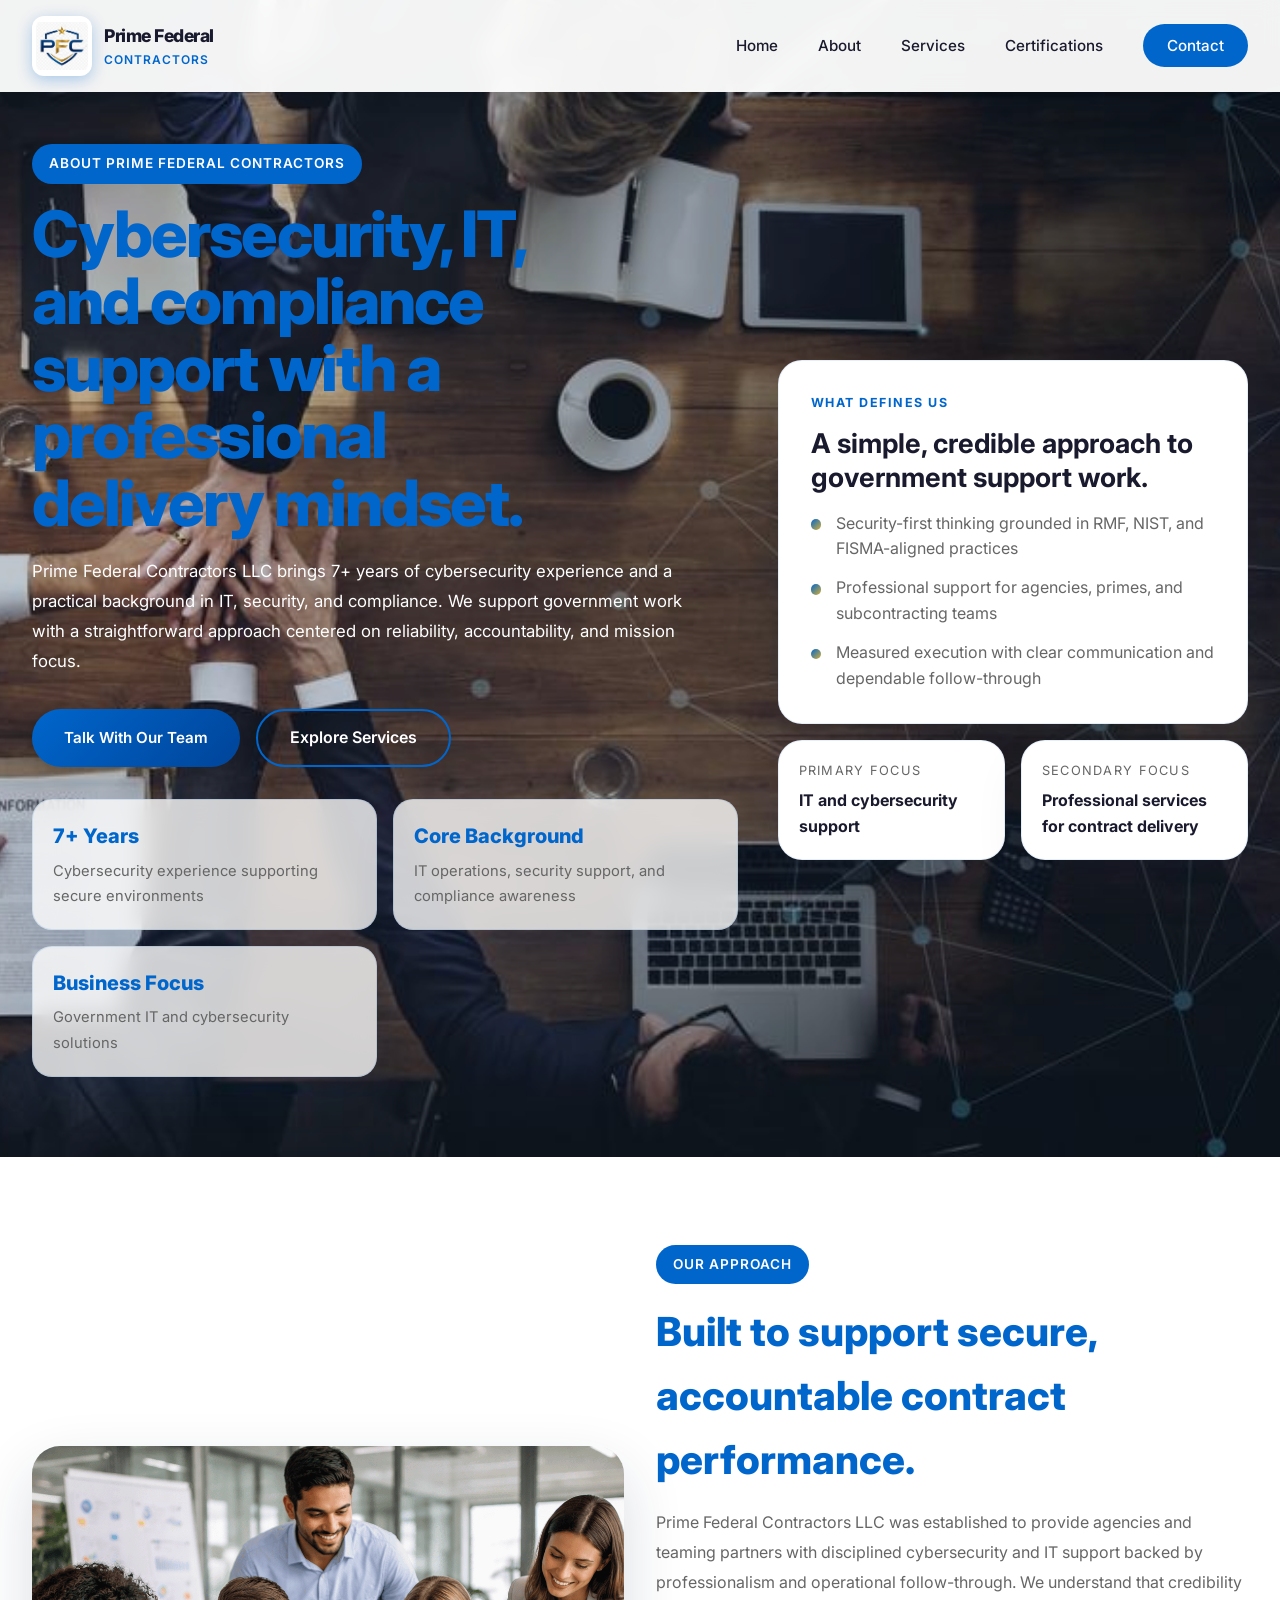
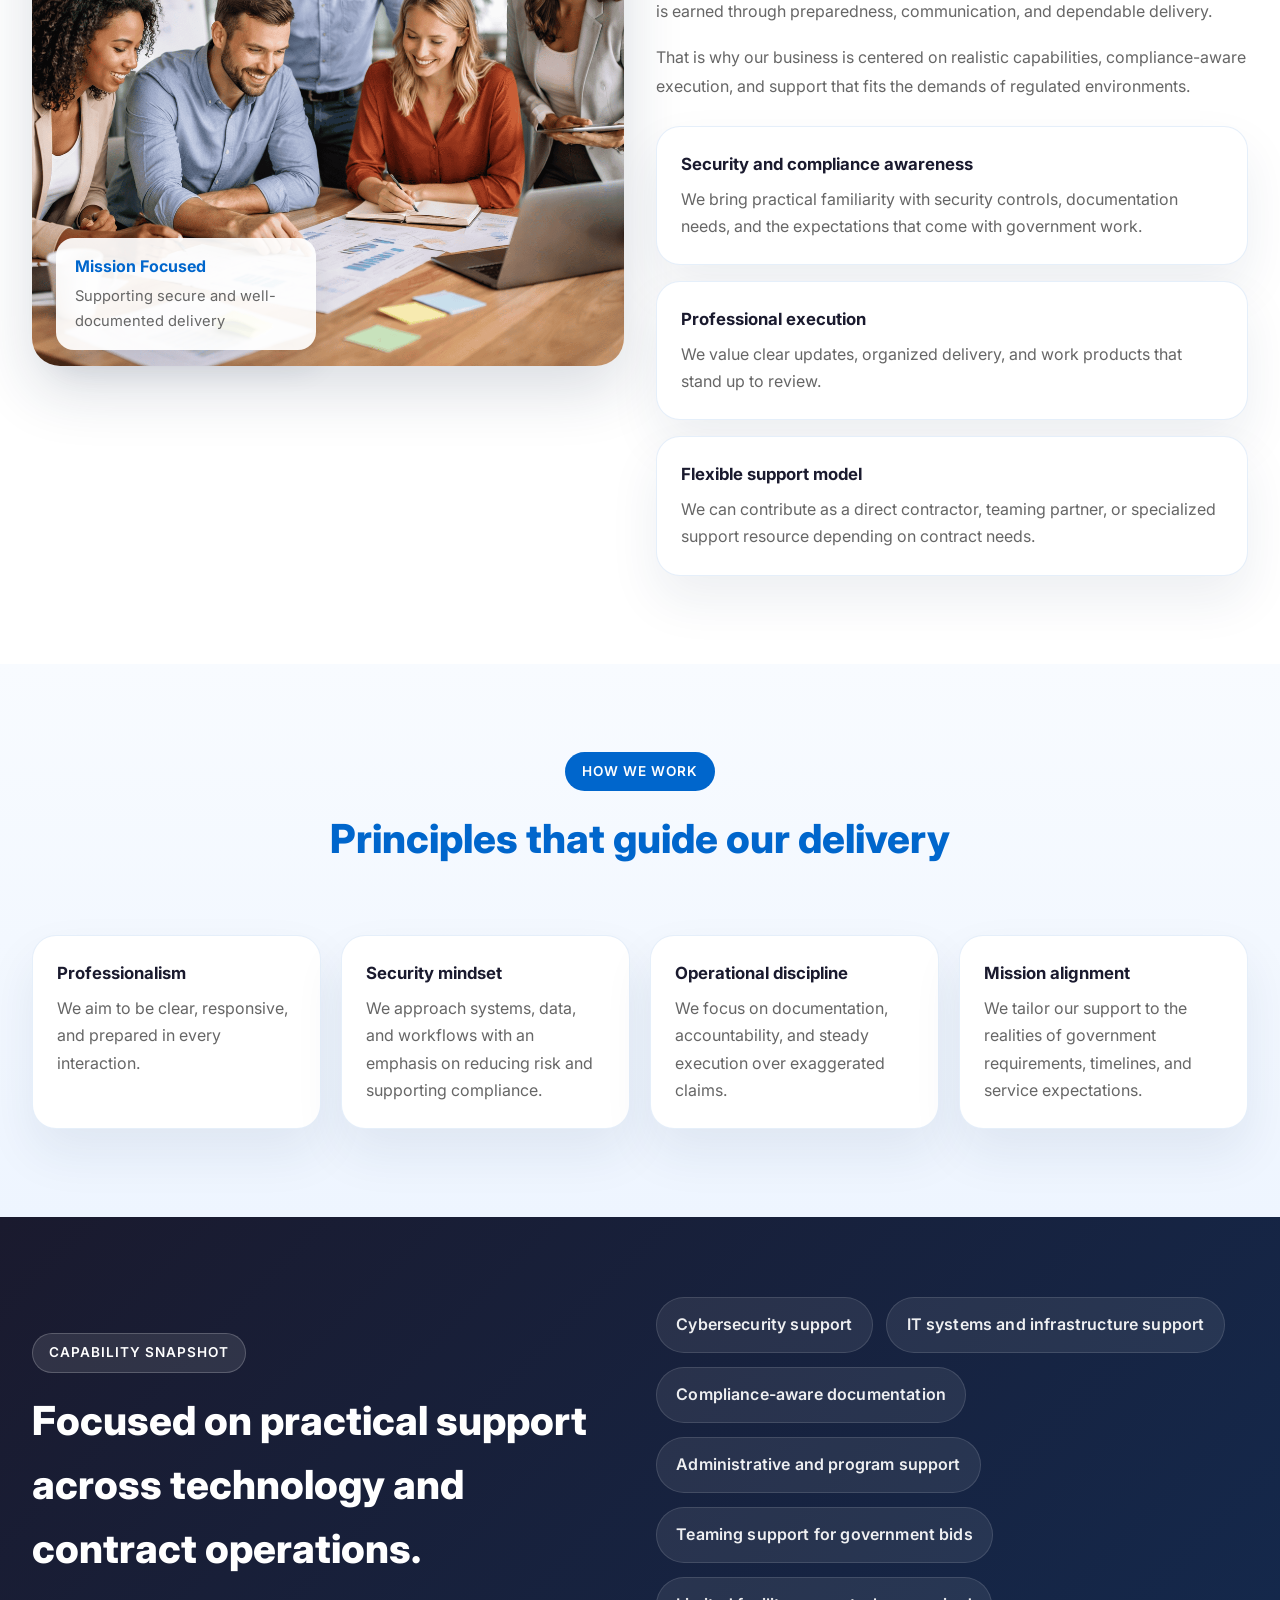
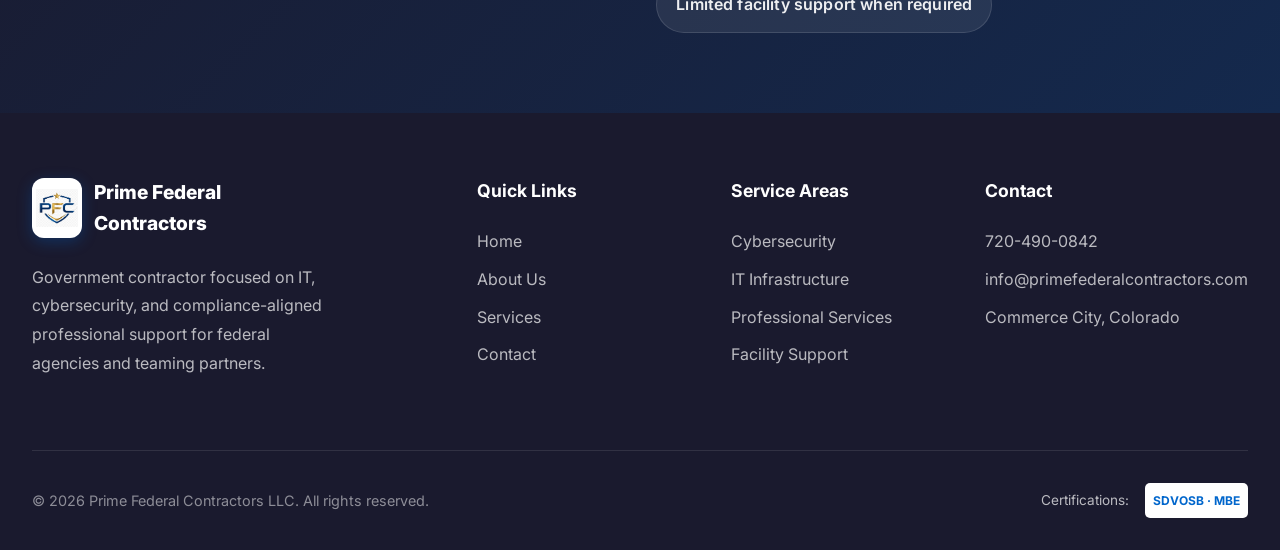
==== commit 62646012: "add open tag" ====
--- a/about.html
+++ b/about.html
@@ -18,7 +18,7 @@
         <div class="nav-container">
             <a href="./index.html" class="logo">
                 <div class="logo-icon">
-                    <img src="./assets/brandlogo.jpg" alt="Prime Federal Contractors logo">
+                    <img loading="lazy" src="./assets/brandlogo.jpg" alt="Prime Federal Contractors logo">
                 </div>
                 <div class="logo-text">
                     <span>Prime Federal</span>
@@ -59,7 +59,7 @@
                     <p class="page-subtitle">Prime Federal Contractors LLC brings 7+ years of cybersecurity experience and a practical background in IT, security, and compliance. We support government work with a straightforward approach centered on reliability, accountability, and mission focus.</p>
                     <div class="page-hero-actions">
                         <a href="./contact.html" class="btn-primary">Talk With Our Team</a>
-                        <a href="./index.html#services" class="btn-secondary">Explore Services</a>
+                        <a href="./index.html#services" class="btn-secondary" style="color: white;">Explore Services</a>
                     </div>
                     <div class="page-stat-grid">
                         <div class="page-stat-card">
@@ -104,7 +104,7 @@
         <section class="story-section">
             <div class="section-container story-grid">
                 <div class="story-visual animate-on-scroll">
-                    <img src="./assets/professional_colaboration.png" alt="Professional team collaboration">
+                    <img loading="lazy" src="./assets/professional_colaboration.png" alt="Professional team collaboration">
                     <div class="story-badge">
                         <strong>Mission Focused</strong>
                         <span>Supporting secure and well-documented delivery</span>
@@ -184,7 +184,7 @@
                 <div class="footer-logo">
                     <div class="footer-logo-icon">
                         <div class="logo-icon">
-                            <img src="./assets/brandlogo.jpg" alt="Prime Federal Contractors logo">
+                            <img loading="lazy" src="./assets/brandlogo.jpg" alt="Prime Federal Contractors logo">
                         </div>
                     </div>
                     <span class="footer-logo-text">Prime Federal Contractors</span>
--- a/assets/styles.css
+++ b/assets/styles.css
@@ -389,306 +389,467 @@
       color: var(--primary-blue);
   }
 
-  /* Hero Section */
-  .hero {
-      min-height: 100vh;
-      display: flex;
-      align-items: center;
-      background: linear-gradient(135deg, #f8f9fa 0%, #e9ecef 100%);
-      position: relative;
-      overflow: hidden;
-      padding-top: 80px;
-  }
-
-  .hero::before {
-      content: '';
-      position: absolute;
-      top: -50%;
-      right: -20%;
-      width: 80%;
-      height: 200%;
-      background: linear-gradient(135deg, rgba(0, 102, 204, 0.05), rgba(0, 68, 153, 0.1));
-      border-radius: 50%;
-      animation: float 6s ease-in-out infinite;
-  }
-
-  .hero-container {
-      max-width: 1400px;
-      margin: 0 auto;
-      padding: 2rem;
-      display: grid;
-      grid-template-columns: 1fr 1fr;
-      gap: 4rem;
-      align-items: center;
-      position: relative;
-      z-index: 1;
-  }
-
-  .hero-content {
-      animation: fadeInLeft 1s ease;
-  }
-
-  .hero-badge {
-      display: inline-flex;
-      align-items: center;
-      gap: 0.5rem;
-      background: white;
-      padding: 0.5rem 1rem;
-      border-radius: 50px;
-      box-shadow: 0 2px 10px rgba(0, 0, 0, 0.1);
-      margin-bottom: 1.5rem;
-      font-size: 0.85rem;
-      color: var(--primary-blue);
-      font-weight: 600;
-      animation: fadeInUp 0.8s ease 0.2s both;
-      border: 1px solid rgba(0, 102, 204, 0.1);
-  }
-
-  .hero-badge span {
-      width: 8px;
-      height: 8px;
-      background: #22c55e;
-      border-radius: 50%;
-      animation: pulse 2s infinite;
-  }
-
-  .hero h1 {
-      font-size: 3.5rem;
-      font-weight: 800;
-      line-height: 1.1;
-      margin-bottom: 1.5rem;
-      color: var(--text-dark);
-  }
-
-  .hero h1 span {
-      color: var(--primary-blue);
-      position: relative;
-      display: inline-block;
-  }
-
-  .hero h1 span::after {
-      content: '';
-      position: absolute;
-      bottom: 5px;
-      left: 0;
-      width: 100%;
-      height: 12px;
-      background: rgba(0, 102, 204, 0.2);
-      z-index: -1;
-      transform: skewX(-10deg);
-  }
-
-  .hero-subtitle {
-      font-size: 1.25rem;
-      color: var(--text-light);
-      margin-bottom: 2rem;
-      max-width: 500px;
-      line-height: 1.8;
-  }
-
-  .hero-contact {
-      display: flex;
-      align-items: center;
-      gap: 1rem;
-      margin-bottom: 2.5rem;
-      padding: 1rem 1.5rem;
-      background: white;
-      border-radius: 12px;
-      box-shadow: 0 4px 20px rgba(0, 0, 0, 0.08);
-      width: fit-content;
-      transition: transform 0.3s ease;
-  }
-
-  .hero-contact:hover {
-      transform: translateX(10px);
-  }
-
-  .hero-contact-icon {
-      width: 45px;
-      height: 45px;
-      background: linear-gradient(135deg, var(--accent-gold), #d4802f);
-      border-radius: 50%;
-      display: flex;
-      align-items: center;
-      justify-content: center;
-      color: white;
-      font-size: 1.2rem;
-  }
-
-  .hero-contact-info {
-      display: flex;
-      flex-direction: column;
-  }
-
-  .hero-contact-info span:first-child {
-      font-size: 0.8rem;
-      color: var(--text-light);
-      text-transform: uppercase;
-      letter-spacing: 1px;
-  }
-
-  .hero-contact-info span:last-child {
-      font-size: 1.1rem;
-      font-weight: 700;
-      color: var(--text-dark);
-  }
-
-  .hero-buttons {
-      display: flex;
-      gap: 1rem;
-  }
-
-  .btn-primary {
-      background: linear-gradient(135deg, var(--primary-blue), var(--dark-blue));
-      color: white;
-      padding: 1rem 2rem;
-      border-radius: 50px;
-      text-decoration: none;
-      font-weight: 600;
-      display: inline-flex;
-      align-items: center;
-      gap: 0.5rem;
-      transition: all 0.3s ease;
-      box-shadow: 0 4px 15px rgba(0, 102, 204, 0.3);
-      border: none;
-      cursor: pointer;
-      font-size: 1rem;
-  }
-
-  .btn-primary:hover {
-      transform: translateY(-3px);
-      box-shadow: 0 8px 25px rgba(0, 102, 204, 0.4);
-  }
-
-  .btn-primary {
-      position: relative;
-  }
-
-  .btn-primary::after {
-      content: '';
-      position: absolute;
-      inset: 0;
-      background: linear-gradient(90deg, transparent, rgba(255, 255, 255, 0.2), transparent);
-      border-radius: 50px;
-      opacity: 0;
-      transition: opacity 0.3s ease;
-  }
-
-  .btn-primary:hover::after {
-      opacity: 1;
-  }
-
-  .btn-secondary {
-      background: white;
-      color: var(--text-dark);
-      padding: 1rem 2rem;
-      border-radius: 50px;
-      text-decoration: none;
-      font-weight: 600;
-      display: inline-flex;
-      align-items: center;
-      gap: 0.5rem;
-      transition: all 0.3s ease;
-      border: 2px solid var(--border-gray);
-  }
-
-  .btn-secondary:hover {
-      border-color: var(--primary-blue);
-      color: var(--primary-blue);
-      transform: translateY(-3px);
-      box-shadow: 0 8px 20px rgba(0, 102, 204, 0.2);
-  }
-
-  .hero-images {
-      position: relative;
-      animation: fadeInRight 1s ease;
-  }
-
-  .hero-image-main {
-      width: 100%;
-      height: 500px;
-      object-fit: cover;
-      border-radius: 20px;
-      box-shadow: 0 20px 60px rgba(0, 0, 0, 0.15);
-      transition: transform 0.3s ease;
-  }
-
-  .hero-image-main:hover {
-      transform: scale(1.02);
-  }
-
-  .hero-image-float {
-      position: absolute;
-      width: 200px;
-      height: 200px;
-      object-fit: cover;
-      border-radius: 15px;
-      box-shadow: 0 10px 40px rgba(0, 0, 0, 0.2);
-      border: 4px solid white;
-      animation: float 4s ease-in-out infinite;
-  }
-
-  .hero-image-float.img-1 {
-      bottom: -30px;
-      left: -40px;
-      animation-delay: 0s;
-  }
-
-  .hero-image-float.img-2 {
-      top: 40px;
-      right: -30px;
-      width: 150px;
-      height: 150px;
-      animation-delay: 1s;
-  }
-
-  .stats-bar {
-      position: relative;
-      bottom: auto;
-      left: auto;
-      transform: none;
-      background: white;
-      padding: 2rem 3rem;
-      border-radius: 16px;
-      box-shadow: 0 10px 40px rgba(0, 0, 0, 0.1);
-      display: flex;
-      gap: 4rem;
-      z-index: 10;
-      margin-top: 3rem;
-      margin-left: auto;
-      margin-right: auto;
-      width: fit-content;
-  }
-
-  .stat-item {
-      text-align: center;
-      position: relative;
-  }
-
-  .stat-item:not(:last-child)::after {
-      content: '';
-      position: absolute;
-      right: -2rem;
-      top: 50%;
-      transform: translateY(-50%);
-      height: 40px;
-      width: 1px;
-      background: var(--border-gray);
-  }
-
-  .stat-number {
-      font-size: 2rem;
-      font-weight: 800;
-      color: var(--primary-blue);
-      display: block;
-  }
-
-  .stat-label {
-      font-size: 0.85rem;
-      color: var(--text-light);
-      text-transform: uppercase;
-      letter-spacing: 1px;
-  }
+/* Hero Section - Professional & Responsive */
+
+/* Hero Section - Force Background Image */
+section.hero#home {
+    position: relative;
+    min-height: 100vh;
+    display: flex;
+    flex-direction: column;
+    align-items: center;
+    justify-content: center;
+    padding: 120px 0 60px;
+    overflow: hidden;
+}
+
+/* Background Image - Using the section directly */
+section.hero#home {
+    background-image: url('./professional_colaboration.png');
+    background-size: cover;
+    background-position: center 30%;
+    background-repeat: no-repeat;
+    background-attachment: scroll;
+}
+
+/* Dark overlay for text readability - ONLY this, no other overlays */
+section.hero#home .parallax-bg {
+    display: none;
+}
+
+/* Create overlay using pseudo-element on the section */
+section.hero#home::before {
+    content: '';
+    position: absolute;
+    top: 0;
+    left: 0;
+    right: 0;
+    bottom: 0;
+    background: rgba(10, 37, 64, 0.262);
+    z-index: 0;
+}
+
+/* Remove any existing after pseudo-element that might be causing issues */
+section.hero#home::after {
+    display: none;
+}
+
+/* Keep content above overlay */
+section.hero#home .hero-container-refined,
+section.hero#home .hero-highlights {
+    position: relative;
+    z-index: 2;
+}
+
+
+ /* Container */
+ .hero-container-refined {
+     max-width: 1400px;
+     width: 100%;
+     margin: 0 auto;
+     padding: 0 5%;
+     display: grid;
+     grid-template-columns: 1fr 0.9fr;
+     gap: 4rem;
+     align-items: center;
+ }
+
+ /* Hero Content */
+ .hero-content {
+     animation: fadeInLeft 0.8s ease;
+ }
+
+ .hero-badge {
+     display: inline-flex;
+     align-items: center;
+     gap: 0.5rem;
+     background: var(--primary-blue, #1e24bb);
+     backdrop-filter: blur(8px);
+     padding: 0.6rem 1.2rem;
+     border-radius: 50px;
+     margin-bottom: 1.5rem;
+     font-size: 0.85rem;
+     color: var(--white);
+     font-weight: 600;
+     border: 1px solid var(--primary-blue, #1e24bb);
+ }
+
+ .hero-badge span {
+     width: 8px;
+     height: 8px;
+     background: #22c55e;
+     border-radius: 50%;
+     animation: pulse 2s infinite;
+ }
+
+ .hero-content h1 {
+     font-size: clamp(2.2rem, 5vw, 3.8rem);
+     font-weight: 800;
+     line-height: 1.2;
+     margin-bottom: 1.2rem;
+     color: #ffffff;
+     letter-spacing: -0.02em;
+ }
+
+ .hero-content h1 span {
+     color: var(--primary-blue, #D4AF37);
+     position: relative;
+     display: inline-block;
+ }
+
+ .hero-subtitle {
+     font-size: clamp(1rem, 2vw, 1.2rem);
+     color: rgba(255, 255, 255, 0.85);
+     margin-bottom: 1.8rem;
+     max-width: 550px;
+     line-height: 1.6;
+ }
+
+ /* Proof List */
+ .hero-proof-list {
+     list-style: none;
+     margin-bottom: 2rem;
+ }
+
+ .hero-proof-list li {
+     position: relative;
+     padding: 0.7rem 0 0.7rem 2rem;
+     color: rgba(255, 255, 255, 0.9);
+     font-size: 0.95rem;
+     border-bottom: 1px solid rgba(255, 255, 255, 0.08);
+ }
+
+ .hero-proof-list li::before {
+     content: '✓';
+     position: absolute;
+     left: 0;
+     top: 0.7rem;
+     color: var(--accent-gold, #D4AF37);
+     font-weight: bold;
+ }
+
+ /* Buttons */
+ .hero-buttons {
+     display: flex;
+     flex-wrap: wrap;
+     gap: 1rem;
+     margin-top: 1.5rem;
+ }
+
+ .btn-primary {
+     background: linear-gradient(135deg, var(--primary-blue, #0066CC), var(--dark-blue, #004499));
+     color: white;
+     padding: 0.9rem 2rem;
+     border-radius: 50px;
+     text-decoration: none;
+     font-weight: 600;
+     display: inline-flex;
+     align-items: center;
+     gap: 0.5rem;
+     transition: all 0.3s ease;
+     box-shadow: 0 4px 15px rgba(0, 0, 0, 0.2);
+     border: none;
+     cursor: pointer;
+     font-size: 0.95rem;
+ }
+
+ .btn-primary:hover {
+     transform: translateY(-3px);
+     box-shadow: 0 8px 25px rgba(0, 0, 0, 0.3);
+     background: linear-gradient(135deg, var(--dark-blue), var(--primary-blue));
+ }
+
+ .btn-secondary {
+     background: transparent;
+     color: var(--text-dark);
+     padding: 0.9rem 2rem;
+     border-radius: 50px;
+     text-decoration: none;
+     font-weight: 600;
+     display: inline-flex;
+     align-items: center;
+     gap: 0.5rem;
+     transition: all 0.3s ease;
+     border: 2px solid var(--primary-blue);
+ }
+
+ .btn-secondary:hover {
+     border-color: var(--white, #D4AF37);
+     color: var(--primary-blue, #D4AF37);
+     transform: translateY(-3px);
+ }
+
+ /* Hero Brief Card - Properly Positioned & Balanced */
+ .hero-panel-shell {
+     display: flex;
+     align-items: center;
+     /* Vertically center the card */
+     justify-content: flex-end;
+ }
+
+
+
+ /* For desktop - align with hero content naturally */
+ @media (min-width: 1101px) {
+     .hero-container-refined {
+         align-items: center;
+         /* Vertically center both columns */
+     }
+
+     .hero-brief-card {
+         /* No negative margin, stays naturally aligned */
+         margin: 0;
+     }
+ }
+
+ /* For tablet - prevent jumping */
+ @media (max-width: 1100px) {
+     .hero-panel-shell {
+         justify-content: center;
+         margin-top: 1rem;
+     }
+
+     .hero-brief-card {
+         max-width: 100%;
+         margin: 0 auto;
+     }
+ }
+
+ /* For mobile - perfect balance */
+ @media (max-width: 768px) {
+     .hero-brief-card {
+         padding: 1.5rem;
+         margin: 1rem 0 0 0;
+     }
+
+     .hero-panel-shell {
+         margin-top: 0;
+     }
+ }
+
+ /* Fix the grid inside the card */
+ .hero-brief-grid {
+     display: grid;
+     grid-template-columns: repeat(2, 1fr);
+     gap: 1rem;
+     margin-top: 0.5rem;
+ }
+
+ .hero-brief-item {
+     padding: 1rem;
+     border-radius: 16px;
+     background: rgba(255, 255, 255, 0.06);
+     border: 1px solid rgba(255, 255, 255, 0.08);
+     transition: all 0.3s ease;
+ }
+
+ .hero-brief-item:hover {
+     background: rgba(255, 255, 255, 0.12);
+     transform: translateY(-3px);
+ }
+
+ .hero-brief-item strong {
+     display: block;
+     font-size: 1rem;
+     margin-bottom: 0.35rem;
+     color: var(--accent-gold, #D4AF37);
+ }
+
+ .hero-brief-item span {
+     display: block;
+     color: rgba(255, 255, 255, 0.8);
+     line-height: 1.5;
+     font-size: 0.85rem;
+ }
+
+ /* Responsive grid for mobile */
+ @media (max-width: 550px) {
+     .hero-brief-grid {
+         grid-template-columns: 1fr;
+         gap: 0.8rem;
+     }
+ }
+
+ /* Card header styling */
+ .hero-card-eyebrow {
+     font-size: 0.7rem;
+     letter-spacing: 0.15em;
+     text-transform: uppercase;
+     color: var(--accent-gold, #D4AF37);
+     margin-bottom: 0.75rem;
+     font-weight: 700;
+ }
+
+ .hero-brief-card h3 {
+     font-size: clamp(1.2rem, 3vw, 1.6rem);
+     line-height: 1.4;
+     margin-bottom: 1.5rem;
+     color: white;
+ }
+
+ /* Highlights Row */
+ .hero-highlights {
+     max-width: 1400px;
+     width: 100%;
+     margin: 3rem auto 0;
+     padding: 0 5%;
+     display: grid;
+     grid-template-columns: repeat(3, 1fr);
+     gap: 1.5rem;
+ }
+
+ .highlight-card {
+     background: rgba(255, 255, 255, 0.08);
+     backdrop-filter: blur(8px);
+     border: 1px solid rgba(255, 255, 255, 0.1);
+     border-radius: 20px;
+     padding: 1.2rem 1.5rem;
+     transition: all 0.3s ease;
+ }
+
+ .highlight-card:hover {
+     background: rgba(255, 255, 255, 0.858);
+     transform: translateY(-5px);
+     border-color: rgba(212, 175, 55, 0.3);
+ }
+
+ .highlight-card strong {
+     display: block;
+     color: var(--accent-gold, #D4AF37);
+     margin-bottom: 0.5rem;
+     font-size: 0.9rem;
+     text-transform: uppercase;
+     letter-spacing: 1px;
+ }
+
+ .highlight-card span {
+     color: rgba(255, 255, 255, 0.8);
+     line-height: 1.5;
+     font-size: 0.9rem;
+ }
+
+ /* Responsive */
+ @media (max-width: 1100px) {
+     .hero-container-refined {
+         grid-template-columns: 1fr;
+         gap: 2rem;
+     }
+
+     .hero-panel-shell {
+         justify-content: center;
+     }
+
+     .hero-brief-card {
+         max-width: 100%;
+     }
+
+     .hero-highlights {
+         grid-template-columns: repeat(3, 1fr);
+         gap: 1rem;
+     }
+ }
+
+ @media (max-width: 768px) {
+     .hero {
+         padding: 100px 0 40px;
+     }
+
+     .hero-container-refined {
+         padding: 0 6%;
+     }
+
+     .hero-buttons {
+         flex-direction: column;
+         width: 100%;
+     }
+
+     .btn-primary,
+     .btn-secondary {
+         justify-content: center;
+         width: 100%;
+     }
+
+     .hero-brief-grid {
+         grid-template-columns: 1fr;
+         gap: 0.8rem;
+     }
+
+     .hero-highlights {
+         grid-template-columns: 1fr;
+         gap: 0.8rem;
+         margin-top: 2rem;
+     }
+
+     .highlight-card {
+         padding: 1rem 1.2rem;
+     }
+
+     .hero-brief-card {
+         padding: 1.5rem;
+     }
+
+     .hero-proof-list li {
+         font-size: 0.85rem;
+         padding: 0.5rem 0 0.5rem 1.8rem;
+     }
+
+     .hero-proof-list li::before {
+         top: 0.5rem;
+     }
+ }
+
+ @media (max-width: 480px) {
+     .hero-badge {
+         font-size: 0.7rem;
+         padding: 0.4rem 1rem;
+     }
+
+     .hero-brief-item {
+         padding: 0.8rem;
+     }
+ }
+
+ /* Animations */
+ @keyframes fadeInLeft {
+     from {
+         opacity: 0;
+         transform: translateX(-30px);
+     }
+
+     to {
+         opacity: 1;
+         transform: translateX(0);
+     }
+ }
+
+ @keyframes pulse {
+
+     0%,
+     100% {
+         transform: scale(1);
+         opacity: 1;
+     }
+
+     50% {
+         transform: scale(1.2);
+         opacity: 0.7;
+     }
+ }
+
+ .animate-on-scroll {
+     opacity: 0;
+     transform: translateY(30px);
+     transition: all 0.8s cubic-bezier(0.4, 0, 0.2, 1);
+ }
+
+ .animate-on-scroll.visible {
+     opacity: 1;
+     transform: translateY(0);
+ }
+
+ .delay-2 {
+     transition-delay: 0.2s;
+ }
 
   /* Why Choose Us Section */
   .why-us {
@@ -709,8 +870,8 @@
 
   .section-tag {
       display: inline-block;
-      background: rgba(0, 102, 204, 0.1);
-      color: var(--primary-blue);
+      background: var(--primary-blue);
+      color: var(--white);
       padding: 0.5rem 1rem;
       border-radius: 50px;
       font-size: 0.85rem;
@@ -724,7 +885,7 @@
   .section-title {
       font-size: 2.5rem;
       font-weight: 800;
-      color: var(--text-dark);
+      color: var(--primary-blue);
       margin-bottom: 1rem;
   }
 
@@ -777,9 +938,27 @@
       justify-content: center;
       margin: 0 auto 1.5rem;
       font-size: 1.8rem;
+      line-height: 1;
       transition: all 0.3s ease;
   }
 
+  .myicons{
+        font-size: 2rem;
+  }
+  .icon_image {
+      font-size: 2rem;
+      width: 6rem;
+      /* 32px */
+      height: 6rem;
+      /* 32px */
+      border-radius: 30%;
+      /* Makes it perfectly round */
+      object-fit: cover;
+      /* Ensures image fills the circle without distortion */
+      display: inline-flex;
+      align-items: center;
+      justify-content: center;
+  }
   .feature-card:hover .feature-icon {
       background: linear-gradient(135deg, var(--primary-blue), var(--accent-gold));
       color: white;
@@ -1046,16 +1225,20 @@
   }
 
   .cert-badge {
-      display: inline-block;
+      display: inline-flex;
+      align-items: center;
+      justify-content: center;
       background: var(--primary-blue);
       color: white;
-      padding: 0.5rem 1rem;
+      padding: 0.4rem 1rem;
       border-radius: 50px;
       font-size: 0.8rem;
       font-weight: 600;
       text-transform: uppercase;
       letter-spacing: 1px;
-      transition: all 0.3s ease;
+      line-height: 1;
+      min-height: 36px;
+      /* Ensures consistent height */
   }
 
   .cert-badge:hover {
@@ -1492,8 +1675,9 @@
       position: absolute;
       bottom: 30px;
       right: -20px;
-      background: white;
+      background: var(--primary-blue);
       padding: 1.5rem;
+      color: var(--white);
       border-radius: 15px;
       box-shadow: 0 10px 30px rgba(0, 0, 0, 0.15);
       animation: float 3s ease-in-out infinite;
@@ -1503,7 +1687,7 @@
       font-size: 2rem;
       font-weight: 800;
       margin-bottom: 1.5rem;
-      color: var(--text-dark);
+      color: var(--primary-blue);
   }
 
   .about-content>p {
@@ -1597,7 +1781,33 @@
   }
 
   .page-hero-about {
-      background: linear-gradient(180deg, #f4f8ff 0%, #ffffff 100%);
+      /* background: linear-gradient(180deg, #f4f8ff 0%, #ffffff 100%); */
+  }
+
+  /* Background Image - Using the section directly */
+  .page-hero-about {
+      background-image: url('./IMG-20260423-WA0007.jpg');
+      background-size: cover;
+      background-position: center center;
+      background-repeat: no-repeat;
+      background-attachment: scroll;
+  }
+
+  /* Create overlay using pseudo-element on the section */
+  .page-hero-about::before {
+      content: '';
+      position: absolute;
+      top: 0;
+      left: 0;
+      right: 0;
+      bottom: 0;
+      background: rgba(10, 37, 64, 0.262);
+      z-index: 0;
+  }
+
+  /* Remove any existing after pseudo-element that might be causing issues */
+  .page-hero-about::after {
+      display: none;
   }
 
   .page-hero-contact {
@@ -1617,7 +1827,7 @@
       font-size: clamp(2.6rem, 5vw, 4.2rem);
       line-height: 1.05;
       font-weight: 800;
-      color: var(--text-dark);
+      color: var(--primary-blue);
       margin-bottom: 1.25rem;
       letter-spacing: -0.03em;
       max-width: 13ch;
@@ -1627,7 +1837,7 @@
       max-width: 60ch;
       font-size: 1.05rem;
       line-height: 1.8;
-      color: var(--text-light);
+      color: var(--white);
   }
 
   .page-hero-actions {
@@ -2113,10 +2323,41 @@
       font-size: 0.94rem;
   }
 
+
+ 
   .home-about {
+    position: relative;
       padding: 5.5rem 2rem;
-      background: linear-gradient(180deg, #ffffff 0%, #f4f8ff 100%);
-  }
+    background-image: url('./IMG-20260423-WA0007.jpg');
+        background-size: cover;
+        background-position: center 30%;
+        background-repeat: no-repeat;
+        background-attachment: scroll;
+      /* background: linear-gradient(180deg, #ffffff 0%, #f4f8ff 100%); */
+  }
+
+   /* Create overlay using pseudo-element on the section */
+   .home-about::before {
+       content: '';
+       position: absolute;
+       top: 0;
+       left: 0;
+       right: 0;
+       bottom: 0;
+       background: rgba(10, 37, 64, 0.334);
+       z-index: 0;
+   }
+
+        /* @media (max-width: 768px) {
+            .home-about::before {
+                    background: rgba(10, 37, 64, 0.48);
+        } */
+    /* } */
+   .home-about .home-about-copy,
+   .home-about .home-about-cards {
+       position: relative;
+       z-index: 1;
+   }
 
   .home-about-grid {
       display: grid;
@@ -2126,7 +2367,7 @@
   }
 
   .home-about-copy p {
-      color: var(--text-light);
+      color: var(--white);
       line-height: 1.85;
       margin-bottom: 1rem;
       max-width: 62ch;
@@ -2528,9 +2769,9 @@
           padding: 0 1.5rem;
       }
 
-      .hero-image-main {
+      /* .hero-image-main {
           height: auto;
-      }
+      } */
 
       .hero-contact,
       .hero-buttons {
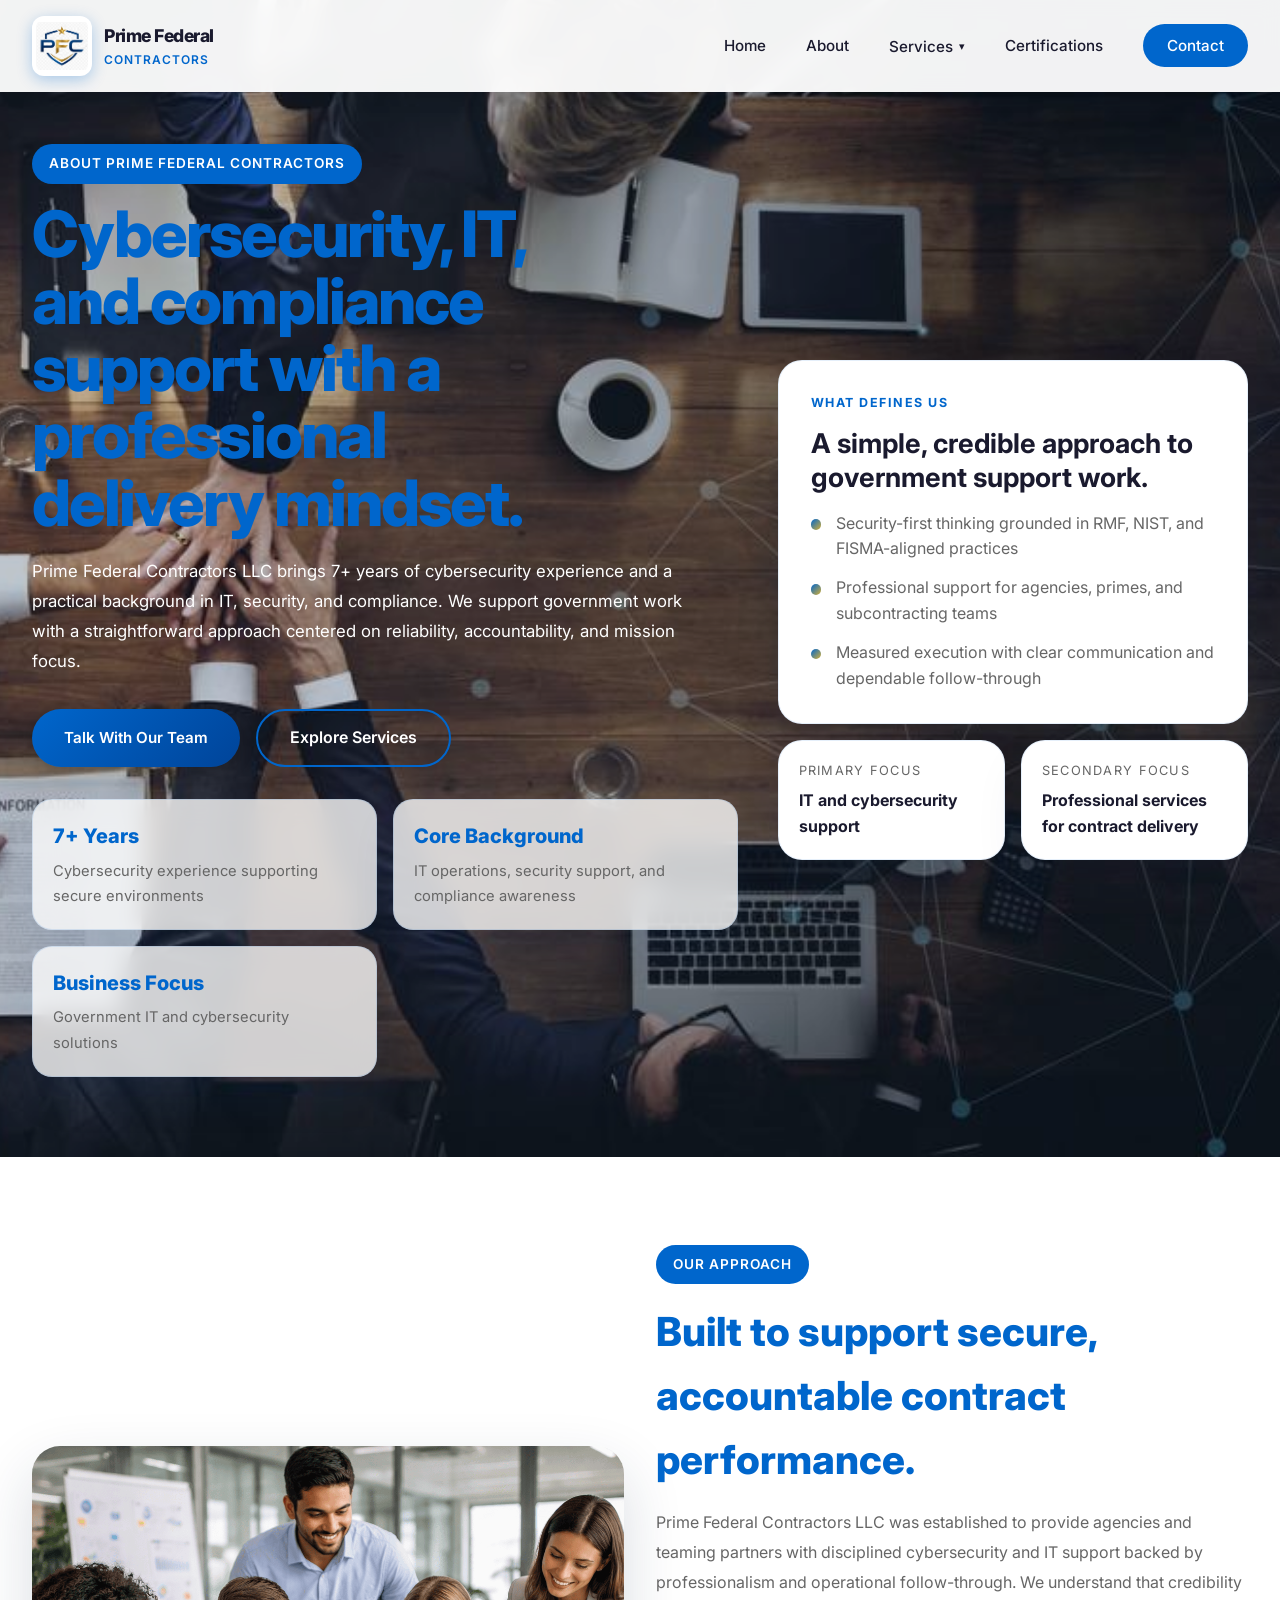
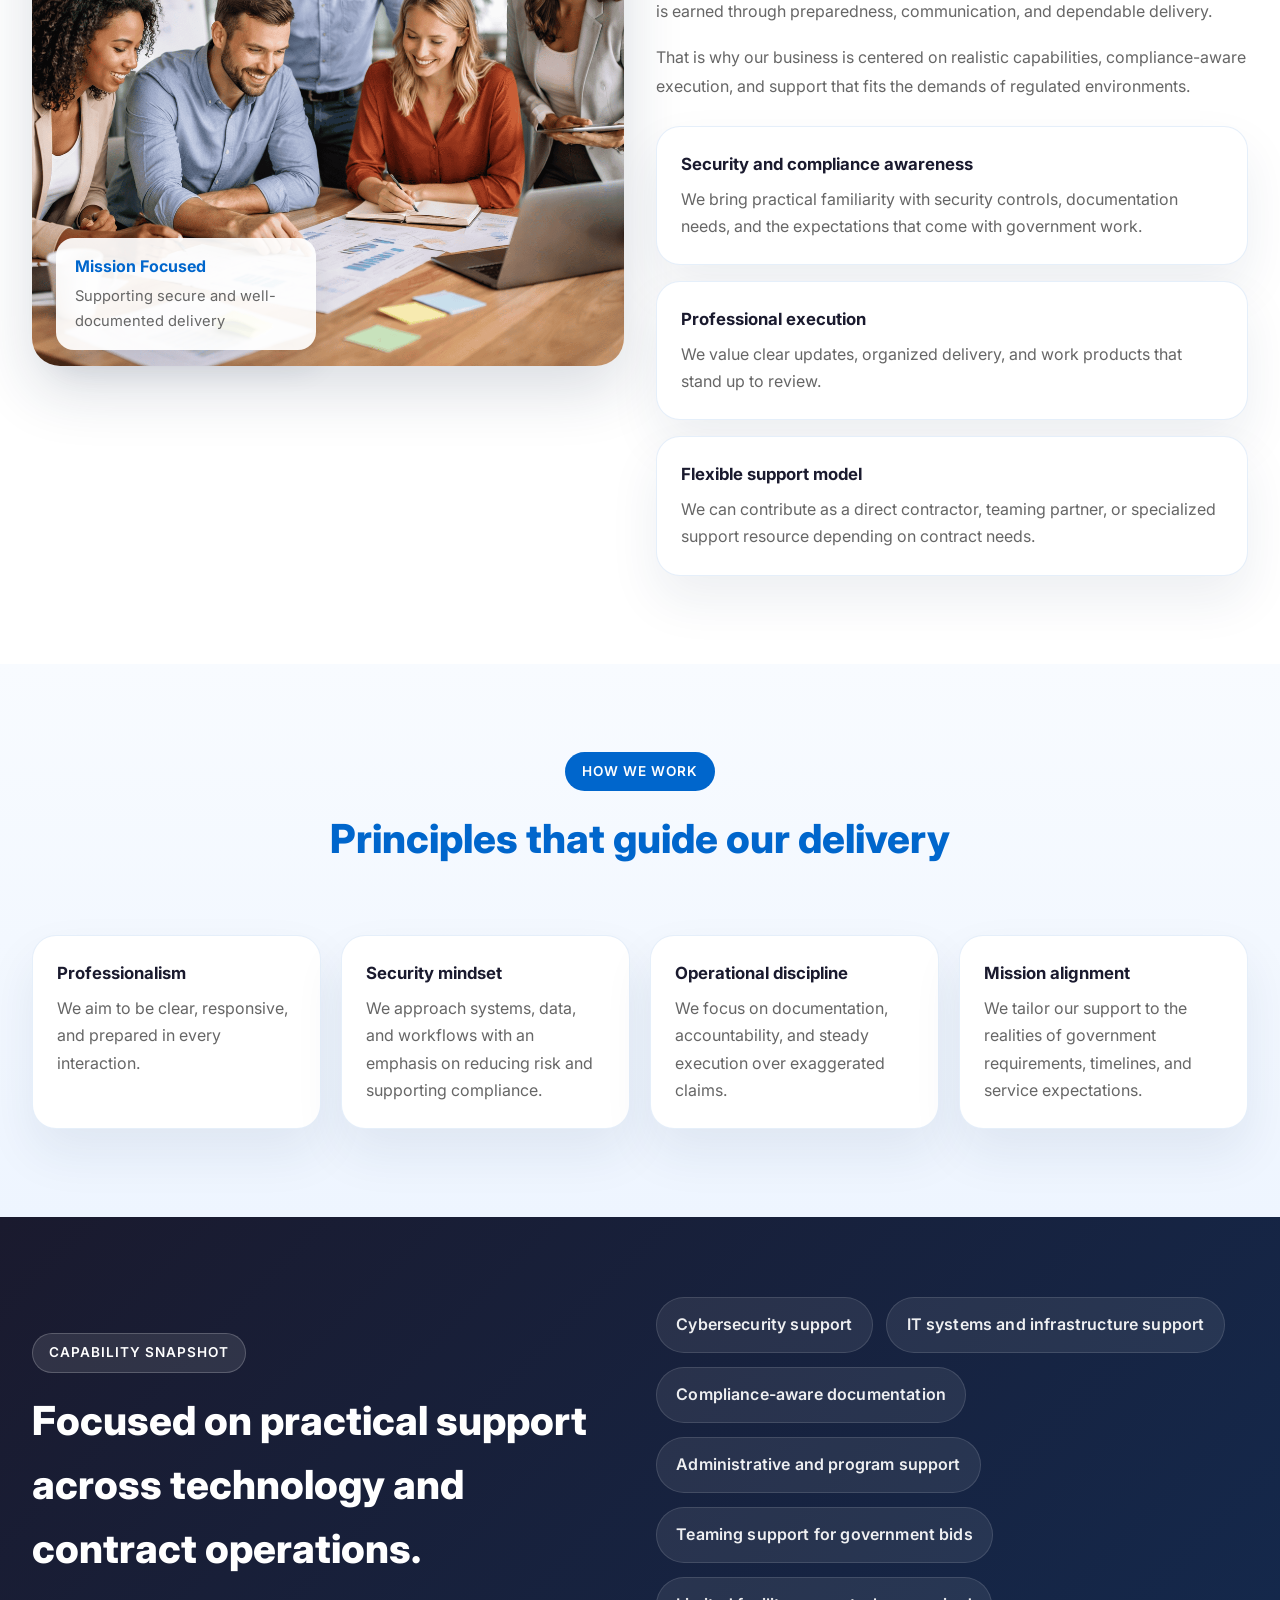
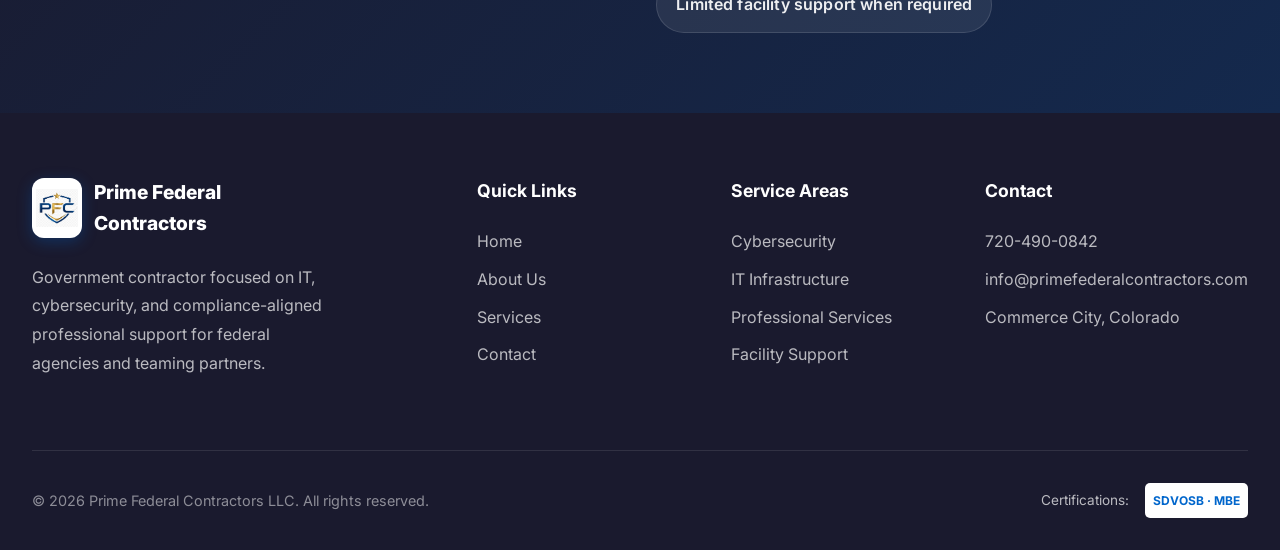
==== commit 0d37d049: "adding new features and separation of syle with arrangement of the project" ====
--- a/about.html
+++ b/about.html
@@ -7,7 +7,29 @@
     <link rel="preconnect" href="https://fonts.googleapis.com">
     <link rel="preconnect" href="https://fonts.gstatic.com" crossorigin>
     <link href="https://fonts.googleapis.com/css2?family=Inter:wght@300;400;500;600;700;800&display=swap" rel="stylesheet">
-    <link rel="stylesheet" href="./assets/styles.css">
+    <link rel="stylesheet" href="./style/common.css">
+    <link rel="stylesheet" href="./style/about.css">
+    
+    <!-- Open Graph Meta Tags for Prime Federal Contractors LLC -->
+    <meta property="og:title" content="Prime Federal Contractors LLC - Government IT & Cybersecurity Solutions">
+    <meta property="og:type" content="website">
+    <meta property="og:image" content="https://primefederalcontractors.com/assets/brandlogo.jpg">
+    <meta property="og:url" content="https://primefederalcontractors.com/about.html">
+    <meta property="og:description" content="Prime Federal Contractors LLC provides IT, cybersecurity, professional services, and facility support for federal, state, and local agencies. SDVOSB & MBE certified.">
+    <meta property="og:site_name" content="Prime Federal Contractors LLC">
+    <meta property="og:image:width" content="1200">
+    <meta property="og:image:height" content="630">
+    <meta property="og:locale" content="en_US">
+    <!-- Twitter Card Meta Tags -->
+    <meta name="twitter:card" content="summary_large_image">
+    <meta name="twitter:title" content="Prime Federal Contractors LLC - Government IT & Cybersecurity">
+    <meta name="twitter:description" content="SDVOSB & MBE certified government contractor specializing in IT, cybersecurity, and professional services.">
+    <meta name="twitter:image" content="https://primefederalcontractors.com/assets/brandlogo.jpg">
+
+    <!-- Additional SEO Meta Tags -->
+    <meta name="description" content="Prime Federal Contractors LLC provides certified IT, cybersecurity, professional services, and facility support for federal, state, and local government agencies.">
+    <meta name="keywords" content="government contractor, IT services, cybersecurity, SDVOSB, MBE, federal contracting, RMF, NIST, FISMA">
+    <meta name="author" content="Prime Federal Contractors LLC">
 </head>
 <body>
     <div class="page-loader" id="pageLoader">
@@ -27,11 +49,21 @@
             </a>
 
             <ul class="nav-links">
-                <li><a href="./index.html">Home</a></li>
-                <li><a href="./about.html">About</a></li>
-                <li><a href="./index.html#services">Services</a></li>
-                <li><a href="./index.html#certifications">Certifications</a></li>
-                <li><a href="./contact.html" class="nav-cta">Contact</a></li>
+                <li class="nav-item"><a href="./index.html">Home</a></li>
+                <li class="nav-item"><a href="./about.html">About</a></li>
+                <li class="nav-item nav-dropdown">
+                    <button class="nav-dropdown-toggle" type="button" aria-expanded="false">
+                        Services
+                        <span class="nav-caret">&#9662;</span>
+                    </button>
+                    <ul class="nav-dropdown-menu">
+                        <li><a href="./it-cybersecurity-services.html">IT &amp; Cybersecurity Services</a></li>
+                        <li><a href="./professional-services.html">Professional Services</a></li>
+                        <li><a href="./facility-management.html">Facility Management</a></li>
+                    </ul>
+                </li>
+                <li class="nav-item"><a href="./index.html#certifications">Certifications</a></li>
+                <li class="nav-item"><a href="./contact.html" class="nav-cta">Contact</a></li>
             </ul>
 
             <button class="mobile-menu-btn" id="mobileMenuBtn" aria-label="Open menu">
@@ -45,8 +77,18 @@
     <div class="mobile-menu" id="mobileMenu">
         <a href="./index.html">Home</a>
         <a href="./about.html">About</a>
-        <a href="./index.html#services">Services</a>
-        <li><a href="./index.html#certifications">Certifications</a></li>
+        <div class="mobile-menu-group">
+            <button class="mobile-submenu-toggle" type="button">
+                Services
+                <span class="nav-caret">&#9662;</span>
+            </button>
+            <div class="mobile-submenu">
+                <a href="./it-cybersecurity-services.html">IT &amp; Cybersecurity Services</a>
+                <a href="./professional-services.html">Professional Services</a>
+                <a href="./facility-management.html">Facility Management</a>
+            </div>
+        </div>
+        <a href="./index.html#certifications">Certifications</a>
         <a href="./contact.html">Contact</a>
     </div>
 
@@ -56,7 +98,7 @@
                 <div class="page-hero-copy animate-on-scroll">
                     <span class="section-tag">About Prime Federal Contractors</span>
                     <h1 class="page-title">Cybersecurity, IT, and compliance support with a professional delivery mindset.</h1>
-                    <p class="page-subtitle">Prime Federal Contractors LLC brings 7+ years of cybersecurity experience and a practical background in IT, security, and compliance. We support government work with a straightforward approach centered on reliability, accountability, and mission focus.</p>
+                    <p class="page-subtitle" style="color:white;">Prime Federal Contractors LLC brings 7+ years of cybersecurity experience and a practical background in IT, security, and compliance. We support government work with a straightforward approach centered on reliability, accountability, and mission focus.</p>
                     <div class="page-hero-actions">
                         <a href="./contact.html" class="btn-primary">Talk With Our Team</a>
                         <a href="./index.html#services" class="btn-secondary" style="color: white;">Explore Services</a>
@@ -233,6 +275,6 @@
         </div>
     </footer>
 
-    <script src="./assets/app.js"></script>
+    <script src="./js/app.js"></script>
 </body>
 </html>
--- a/style/common.css
+++ b/style/common.css
@@ -0,0 +1,832 @@
+* {
+    margin: 0;
+    padding: 0;
+    box-sizing: border-box;
+}
+
+:root {
+    --primary-blue: #0066cc;
+    --dark-blue: #004499;
+    --accent-gold: #d4af37;
+    --dark-bg: #1a1a2e;
+    --text-dark: #1a1a2e;
+    --text-light: #666;
+    --white: #ffffff;
+    --light-gray: #f8f9fa;
+    --border-gray: #e0e0e0;
+}
+
+html {
+    scroll-behavior: smooth;
+}
+
+body {
+    font-family: "Inter", sans-serif;
+    color: var(--text-dark);
+    line-height: 1.6;
+    overflow-x: hidden;
+    min-height: 100vh;
+    background: var(--light-gray);
+}
+
+::-webkit-scrollbar {
+    width: 12px;
+}
+
+::-webkit-scrollbar-track {
+    background: var(--light-gray);
+}
+
+::-webkit-scrollbar-thumb {
+    background: linear-gradient(180deg, var(--primary-blue), var(--dark-blue));
+    border-radius: 6px;
+    border: 2px solid var(--light-gray);
+}
+
+::-webkit-scrollbar-thumb:hover {
+    background: linear-gradient(180deg, var(--dark-blue), var(--primary-blue));
+}
+
+@keyframes fadeInUp {
+    from {
+        opacity: 0;
+        transform: translateY(30px);
+    }
+
+    to {
+        opacity: 1;
+        transform: translateY(0);
+    }
+}
+
+@keyframes fadeInLeft {
+    from {
+        opacity: 0;
+        transform: translateX(-30px);
+    }
+
+    to {
+        opacity: 1;
+        transform: translateX(0);
+    }
+}
+
+@keyframes fadeInRight {
+    from {
+        opacity: 0;
+        transform: translateX(30px);
+    }
+
+    to {
+        opacity: 1;
+        transform: translateX(0);
+    }
+}
+
+@keyframes scaleIn {
+    from {
+        opacity: 0;
+        transform: scale(0.9);
+    }
+
+    to {
+        opacity: 1;
+        transform: scale(1);
+    }
+}
+
+@keyframes float {
+    0%,
+    100% {
+        transform: translateY(0);
+    }
+
+    50% {
+        transform: translateY(-10px);
+    }
+}
+
+@keyframes pulse {
+    0%,
+    100% {
+        transform: scale(1);
+        opacity: 1;
+    }
+
+    50% {
+        transform: scale(1.15);
+        opacity: 0.75;
+    }
+}
+
+@keyframes slideIn {
+    from {
+        width: 0;
+    }
+
+    to {
+        width: 100%;
+    }
+}
+
+@keyframes rotateIn {
+    from {
+        opacity: 0;
+        transform: rotate(-10deg) scale(0.8);
+    }
+
+    to {
+        opacity: 1;
+        transform: rotate(0) scale(1);
+    }
+}
+
+@keyframes shimmer {
+    0% {
+        background-position: -1000px 0;
+    }
+
+    100% {
+        background-position: 1000px 0;
+    }
+}
+
+@keyframes countUp {
+    from {
+        opacity: 0;
+        transform: translateY(20px);
+    }
+
+    to {
+        opacity: 1;
+        transform: translateY(0);
+    }
+}
+
+@keyframes spin {
+    to {
+        transform: rotate(360deg);
+    }
+}
+
+.animate-on-scroll {
+    opacity: 0;
+    transform: translateY(30px);
+    transition: all 0.8s cubic-bezier(0.4, 0, 0.2, 1);
+}
+
+.animate-on-scroll.visible {
+    opacity: 1;
+    transform: translateY(0);
+}
+
+.delay-1 {
+    transition-delay: 0.1s;
+}
+
+.delay-2 {
+    transition-delay: 0.2s;
+}
+
+.delay-3 {
+    transition-delay: 0.3s;
+}
+
+.delay-4 {
+    transition-delay: 0.4s;
+}
+
+.navbar {
+    position: fixed;
+    top: 0;
+    left: 0;
+    right: 0;
+    z-index: 1000;
+    background: rgba(255, 255, 255, 0.95);
+    backdrop-filter: blur(10px);
+    box-shadow: 0 2px 20px rgba(0, 0, 0, 0.1);
+    transition: all 0.3s ease;
+}
+
+.navbar.scrolled {
+    padding: 0.5rem 0;
+    box-shadow: 0 4px 30px rgba(0, 0, 0, 0.15);
+}
+
+.nav-container {
+    max-width: 1400px;
+    margin: 0 auto;
+    padding: 1rem 2rem;
+    display: flex;
+    justify-content: space-between;
+    align-items: center;
+}
+
+.logo {
+    display: flex;
+    align-items: center;
+    gap: 0.75rem;
+    text-decoration: none;
+    animation: fadeInLeft 0.8s ease;
+}
+
+.logo-icon {
+    width: 60px;
+    height: 60px;
+    display: flex;
+    align-items: center;
+    justify-content: center;
+    box-shadow: 0 4px 15px rgba(0, 102, 204, 0.3);
+    transition: transform 0.3s ease;
+    position: relative;
+    overflow: hidden;
+    border-radius: 12px;
+    background: white;
+    padding: 4px;
+}
+
+.logo-icon img {
+    width: 100%;
+    height: 100%;
+    object-fit: contain;
+    border-radius: 8px;
+}
+
+.logo:hover .logo-icon {
+    transform: rotate(10deg) scale(1.1);
+}
+
+.logo-text {
+    display: flex;
+    flex-direction: column;
+}
+
+.logo-text span:first-child {
+    font-weight: 800;
+    font-size: 1.1rem;
+    color: var(--text-dark);
+    letter-spacing: -0.5px;
+}
+
+.logo-text span:last-child {
+    font-size: 0.75rem;
+    color: var(--primary-blue);
+    font-weight: 600;
+    text-transform: uppercase;
+    letter-spacing: 1px;
+}
+
+.nav-links {
+    display: flex;
+    gap: 2.5rem;
+    list-style: none;
+    align-items: center;
+}
+
+.nav-links a {
+    text-decoration: none;
+    color: var(--text-dark);
+    font-weight: 500;
+    font-size: 0.95rem;
+    position: relative;
+    padding: 0.5rem 0;
+    transition: color 0.3s ease;
+}
+
+.nav-links a::after {
+    content: "";
+    position: absolute;
+    bottom: 0;
+    left: 0;
+    width: 0;
+    height: 2px;
+    background: var(--primary-blue);
+    transition: width 0.3s ease;
+}
+
+.nav-links a:hover {
+    color: var(--primary-blue);
+}
+
+.nav-links a:hover::after {
+    width: 100%;
+}
+
+.nav-item {
+    position: relative;
+}
+
+.nav-dropdown {
+    display: flex;
+    align-items: center;
+    padding-bottom: 0.75rem;
+    margin-bottom: -0.75rem;
+}
+
+.nav-dropdown::after {
+    content: "";
+    position: absolute;
+    top: 100%;
+    left: -0.75rem;
+    right: -0.75rem;
+    height: 1rem;
+}
+
+.nav-dropdown-toggle {
+    background: none;
+    border: none;
+    color: var(--text-dark);
+    font-weight: 500;
+    font-size: 0.95rem;
+    padding: 0.5rem 0;
+    cursor: pointer;
+    display: inline-flex;
+    align-items: center;
+    gap: 0.4rem;
+    transition: color 0.3s ease;
+    font-family: inherit;
+}
+
+.nav-dropdown-toggle:hover,
+.nav-dropdown:hover .nav-dropdown-toggle,
+.nav-dropdown.open .nav-dropdown-toggle {
+    color: var(--primary-blue);
+}
+
+.nav-caret {
+    font-size: 0.7rem;
+    transition: transform 0.3s ease;
+}
+
+.nav-dropdown:hover .nav-caret,
+.nav-dropdown:focus-within .nav-caret,
+.nav-dropdown.open .nav-caret {
+    transform: rotate(180deg);
+}
+
+.nav-dropdown-menu {
+    position: absolute;
+    top: calc(100% + 0.3rem);
+    left: 50%;
+    transform: translateX(-50%) translateY(8px);
+    min-width: 270px;
+    background: rgba(255, 255, 255, 0.98);
+    backdrop-filter: blur(14px);
+    border: 1px solid rgba(0, 102, 204, 0.12);
+    border-radius: 18px;
+    box-shadow: 0 24px 60px rgba(15, 33, 62, 0.14);
+    padding: 0.65rem;
+    list-style: none;
+    opacity: 0;
+    visibility: hidden;
+    pointer-events: none;
+    transition: opacity 0.25s ease, transform 0.25s ease, visibility 0.25s ease;
+    z-index: 1001;
+}
+
+.nav-dropdown-menu::before {
+    content: "";
+    position: absolute;
+    top: -8px;
+    left: 50%;
+    width: 16px;
+    height: 16px;
+    background: rgba(255, 255, 255, 0.98);
+    border-top: 1px solid rgba(0, 102, 204, 0.12);
+    border-left: 1px solid rgba(0, 102, 204, 0.12);
+    transform: translateX(-50%) rotate(45deg);
+}
+
+.nav-dropdown:hover .nav-dropdown-menu,
+.nav-dropdown:focus-within .nav-dropdown-menu,
+.nav-dropdown.open .nav-dropdown-menu {
+    opacity: 1;
+    visibility: visible;
+    pointer-events: auto;
+    transform: translateX(-50%) translateY(0);
+}
+
+.nav-dropdown-menu li {
+    margin: 0;
+}
+
+.nav-dropdown-menu a {
+    display: block;
+    padding: 0.9rem 1rem;
+    border-radius: 12px;
+    color: var(--text-dark);
+    font-weight: 600;
+    text-decoration: none;
+    transition: background 0.25s ease, color 0.25s ease, transform 0.25s ease;
+}
+
+.nav-dropdown-menu a::after {
+    display: none;
+}
+
+.nav-dropdown-menu a:hover,
+.nav-dropdown-menu a:focus-visible {
+    background: rgba(0, 102, 204, 0.08);
+    color: var(--primary-blue);
+    transform: translateX(4px);
+}
+
+.nav-cta {
+    background: var(--primary-blue);
+    color: white !important;
+    padding: 0.75rem 1.5rem !important;
+    border-radius: 50px;
+    transition: all 0.3s ease !important;
+}
+
+.nav-cta::after {
+    display: none !important;
+}
+
+.nav-cta:hover {
+    background: var(--dark-blue);
+    transform: translateY(-2px);
+    box-shadow: 0 4px 15px rgba(0, 102, 204, 0.4);
+}
+
+.mobile-menu-btn {
+    display: none;
+    flex-direction: column;
+    gap: 5px;
+    background: none;
+    border: none;
+    cursor: pointer;
+    padding: 5px;
+}
+
+.mobile-menu-btn span {
+    width: 25px;
+    height: 2px;
+    background: var(--text-dark);
+    transition: all 0.3s ease;
+}
+
+.mobile-menu {
+    position: fixed;
+    top: 78px;
+    left: 0;
+    right: 0;
+    z-index: 999;
+    background: rgba(255, 255, 255, 0.98);
+    backdrop-filter: blur(15px);
+    display: none;
+    flex-direction: column;
+    box-shadow: 0 10px 40px rgba(0, 0, 0, 0.08);
+}
+
+.mobile-menu.open {
+    display: flex;
+}
+
+.mobile-menu a {
+    padding: 1rem 2rem;
+    color: var(--text-dark);
+    font-weight: 600;
+    border-bottom: 1px solid rgba(0, 0, 0, 0.06);
+    transition: background 0.2s ease, color 0.2s ease;
+    text-decoration: none;
+}
+
+.mobile-menu a:hover {
+    background: rgba(0, 102, 204, 0.06);
+    color: var(--primary-blue);
+}
+
+.mobile-menu-group {
+    border-bottom: 1px solid rgba(0, 0, 0, 0.06);
+    padding-bottom: 0.35rem;
+}
+
+.mobile-submenu-toggle {
+    width: 100%;
+    padding: 1rem 2rem;
+    background: none;
+    border: none;
+    color: var(--text-dark);
+    font-weight: 600;
+    font-size: 1rem;
+    font-family: inherit;
+    display: flex;
+    align-items: center;
+    justify-content: space-between;
+    cursor: pointer;
+    transition: background 0.2s ease, color 0.2s ease;
+}
+
+.mobile-submenu-toggle:hover,
+.mobile-menu-group.open .mobile-submenu-toggle {
+    background: rgba(0, 102, 204, 0.05);
+    color: var(--primary-blue);
+}
+
+.mobile-submenu-toggle .nav-caret {
+    font-size: 0.8rem;
+}
+
+.mobile-menu-group.open .mobile-submenu-toggle .nav-caret {
+    transform: rotate(180deg);
+}
+
+.mobile-submenu {
+    display: none;
+    padding: 0.4rem 1rem 0.25rem;
+    background: rgba(0, 102, 204, 0.03);
+}
+
+.mobile-menu-group.open .mobile-submenu {
+    display: block;
+}
+
+.mobile-submenu a {
+    display: block;
+    margin-top: 0.45rem;
+    padding: 0.9rem 1rem 0.9rem 1.2rem;
+    font-weight: 600;
+    border-bottom: none;
+    border-radius: 14px;
+    background: rgba(255, 255, 255, 0.92);
+    border: 1px solid rgba(0, 102, 204, 0.08);
+    box-shadow: 0 10px 24px rgba(17, 38, 70, 0.06);
+}
+
+.mobile-submenu a:hover {
+    background: white;
+    transform: translateX(3px);
+}
+
+.btn-primary {
+    background: linear-gradient(135deg, var(--primary-blue), var(--dark-blue));
+    color: white;
+    padding: 0.9rem 2rem;
+    border-radius: 50px;
+    text-decoration: none;
+    font-weight: 600;
+    display: inline-flex;
+    align-items: center;
+    gap: 0.5rem;
+    transition: all 0.3s ease;
+    box-shadow: 0 4px 15px rgba(0, 0, 0, 0.2);
+    border: none;
+    cursor: pointer;
+    font-size: 0.95rem;
+}
+
+.btn-primary:hover {
+    transform: translateY(-3px);
+    box-shadow: 0 8px 25px rgba(0, 0, 0, 0.3);
+    background: linear-gradient(135deg, var(--dark-blue), var(--primary-blue));
+}
+
+.btn-secondary {
+    background: transparent;
+    color: var(--text-dark);
+    padding: 0.9rem 2rem;
+    border-radius: 50px;
+    text-decoration: none;
+    font-weight: 600;
+    display: inline-flex;
+    align-items: center;
+    gap: 0.5rem;
+    transition: all 0.3s ease;
+    border: 2px solid var(--primary-blue);
+}
+
+.btn-secondary:hover {
+    border-color: var(--white);
+    color: var(--primary-blue);
+    transform: translateY(-3px);
+}
+
+.section-container {
+    max-width: 1400px;
+    margin: 0 auto;
+}
+
+.section-header {
+    text-align: center;
+    margin-bottom: 4rem;
+    animation: fadeInUp 0.8s ease;
+}
+
+.section-tag {
+    display: inline-block;
+    background: var(--primary-blue);
+    color: var(--white);
+    padding: 0.5rem 1rem;
+    border-radius: 50px;
+    font-size: 0.85rem;
+    font-weight: 600;
+    text-transform: uppercase;
+    letter-spacing: 1px;
+    margin-bottom: 1rem;
+    border: 1px solid rgba(0, 102, 204, 0.2);
+}
+
+.section-title {
+    font-size: 2.5rem;
+    font-weight: 800;
+    color: var(--primary-blue);
+    margin-bottom: 1rem;
+}
+
+.myicons {
+    font-size: 2rem;
+}
+
+.icon_image {
+    width: 6rem;
+    height: 6rem;
+    border-radius: 30%;
+    object-fit: cover;
+    display: inline-flex;
+    align-items: center;
+    justify-content: center;
+}
+
+.footer {
+    background: var(--dark-bg);
+    color: white;
+    padding: 4rem 2rem 2rem;
+}
+
+.footer-grid {
+    max-width: 1400px;
+    margin: 0 auto 3rem;
+    display: grid;
+    grid-template-columns: 2fr 1fr 1fr 1fr;
+    gap: 4rem;
+}
+
+.footer-brand {
+    max-width: 300px;
+}
+
+.footer-logo {
+    display: flex;
+    align-items: center;
+    gap: 0.75rem;
+    margin-bottom: 1.5rem;
+}
+
+.footer-logo-icon {
+    width: 50px;
+    height: 50px;
+    display: flex;
+    align-items: center;
+    justify-content: center;
+    border-radius: 10px;
+    background: linear-gradient(135deg, var(--primary-blue), var(--dark-blue));
+    transition: transform 0.3s ease;
+}
+
+.footer-logo-icon:hover {
+    transform: scale(1.1);
+}
+
+.footer-logo-text {
+    font-weight: 800;
+    font-size: 1.2rem;
+}
+
+.footer-brand p {
+    color: rgba(255, 255, 255, 0.7);
+    line-height: 1.8;
+    margin-bottom: 1.5rem;
+}
+
+.footer-column h4 {
+    font-size: 1.1rem;
+    font-weight: 700;
+    margin-bottom: 1.5rem;
+    color: white;
+}
+
+.footer-links {
+    list-style: none;
+}
+
+.footer-links li {
+    margin-bottom: 0.75rem;
+}
+
+.footer-links a {
+    color: rgba(255, 255, 255, 0.7);
+    text-decoration: none;
+    transition: all 0.3s ease;
+    display: inline-block;
+}
+
+.footer-links a:hover {
+    color: var(--primary-blue);
+    transform: translateX(5px);
+}
+
+.footer-bottom {
+    max-width: 1400px;
+    margin: 0 auto;
+    padding-top: 2rem;
+    border-top: 1px solid rgba(255, 255, 255, 0.1);
+    display: flex;
+    justify-content: space-between;
+    align-items: center;
+    color: rgba(255, 255, 255, 0.5);
+    font-size: 0.9rem;
+}
+
+.footer-certifications {
+    display: flex;
+    gap: 1rem;
+    align-items: center;
+}
+
+.page-loader {
+    position: fixed;
+    top: 0;
+    left: 0;
+    width: 100%;
+    height: 100%;
+    background: white;
+    z-index: 9999;
+    display: flex;
+    align-items: center;
+    justify-content: center;
+    transition: opacity 0.5s ease, visibility 0.5s ease;
+}
+
+.page-loader.hidden {
+    opacity: 0;
+    visibility: hidden;
+}
+
+.loader {
+    width: 50px;
+    height: 50px;
+    border: 4px solid var(--light-gray);
+    border-top-color: var(--primary-blue);
+    border-radius: 50%;
+    animation: spin 1s linear infinite;
+}
+
+.parallax-bg {
+    position: absolute;
+    top: 0;
+    left: 0;
+    width: 100%;
+    height: 120%;
+    background: linear-gradient(135deg, rgba(0, 102, 204, 0.03), rgba(232, 145, 58, 0.03));
+    transform: translateY(0);
+    will-change: transform;
+}
+
+@media (max-width: 992px) {
+    .logo-icon {
+        width: 50px;
+        height: 50px;
+    }
+
+    .logo-text span:first-child {
+        font-size: 0.95rem;
+    }
+
+    .logo-text span:last-child {
+        font-size: 0.65rem;
+    }
+
+    .nav-links {
+        display: none;
+    }
+
+    .mobile-menu-btn {
+        display: flex;
+    }
+
+    .footer-grid {
+        grid-template-columns: repeat(2, 1fr);
+    }
+}
+
+@media (max-width: 768px) {
+    .section-title {
+        font-size: 1.8rem;
+    }
+
+    .footer-grid {
+        grid-template-columns: 1fr;
+        gap: 2rem;
+    }
+
+    .footer-bottom {
+        flex-direction: column;
+        gap: 1rem;
+        text-align: center;
+    }
+
+    .mobile-menu {
+        top: 72px;
+    }
+}
--- a/style/about.css
+++ b/style/about.css
@@ -0,0 +1,364 @@
+.page-hero {
+    padding: 9rem 2rem 5rem;
+    position: relative;
+    overflow: hidden;
+}
+
+.page-hero::before {
+    content: "";
+    position: absolute;
+    inset: 0;
+    background:
+        radial-gradient(circle at top left, rgba(0, 102, 204, 0.14), transparent 38%),
+        radial-gradient(circle at bottom right, rgba(212, 175, 55, 0.16), transparent 32%);
+    pointer-events: none;
+}
+
+.page-hero-about {
+    background-image: url("../assets/IMG-20260423-WA0007.jpg");
+    background-size: cover;
+    background-position: center center;
+    background-repeat: no-repeat;
+    background-attachment: scroll;
+}
+
+.page-hero-about::before {
+    content: "";
+    position: absolute;
+    inset: 0;
+    background: rgba(10, 37, 64, 0.262);
+    z-index: 0;
+}
+
+.page-hero-about::after {
+    display: none;
+}
+
+.page-hero-grid {
+    display: grid;
+    grid-template-columns: minmax(0, 1.2fr) minmax(320px, 0.8fr);
+    gap: 2.5rem;
+    align-items: center;
+    position: relative;
+    z-index: 1;
+}
+
+.page-title {
+    font-size: clamp(2.6rem, 5vw, 4.2rem);
+    line-height: 1.05;
+    font-weight: 800;
+    color: var(--primary-blue);
+    margin-bottom: 1.25rem;
+    letter-spacing: -0.03em;
+    max-width: 13ch;
+}
+
+.page-subtitle {
+    max-width: 60ch;
+    font-size: 1.05rem;
+    line-height: 1.8;
+    color: var(--text-dark);
+}
+
+.page-hero-actions {
+    display: flex;
+    flex-wrap: wrap;
+    gap: 1rem;
+    margin-top: 2rem;
+}
+
+.page-stat-grid {
+    display: grid;
+    grid-template-columns: repeat(2, minmax(0, 1fr));
+    gap: 1rem;
+    margin-top: 2rem;
+}
+
+.page-stat-card {
+    background: rgba(255, 255, 255, 0.78);
+    border: 1px solid rgba(0, 102, 204, 0.12);
+    border-radius: 20px;
+    padding: 1.25rem;
+    box-shadow: 0 20px 45px rgba(0, 68, 153, 0.08);
+    backdrop-filter: blur(12px);
+}
+
+.page-stat-card strong {
+    display: block;
+    color: var(--primary-blue);
+    font-size: 1.25rem;
+    font-weight: 800;
+    margin-bottom: 0.35rem;
+}
+
+.page-stat-card span {
+    color: var(--text-light);
+    font-size: 0.92rem;
+    line-height: 1.6;
+}
+
+.page-hero-panel {
+    display: grid;
+    gap: 1rem;
+}
+
+.page-panel-card,
+.page-mini-card,
+.story-point,
+.value-card {
+    background: white;
+    border-radius: 24px;
+    border: 1px solid rgba(0, 102, 204, 0.1);
+    box-shadow: 0 24px 50px rgba(23, 46, 84, 0.08);
+}
+
+.page-panel-card {
+    padding: 2rem;
+}
+
+.page-panel-eyebrow {
+    text-transform: uppercase;
+    letter-spacing: 0.12em;
+    font-size: 0.78rem;
+    font-weight: 700;
+    color: var(--primary-blue);
+    margin-bottom: 0.85rem;
+}
+
+.page-panel-card h3 {
+    font-size: 1.7rem;
+    line-height: 1.25;
+    margin-bottom: 1rem;
+    color: var(--text-dark);
+}
+
+.panel-check-list {
+    list-style: none;
+    display: grid;
+    gap: 0.85rem;
+}
+
+.panel-check-list li {
+    position: relative;
+    padding-left: 1.6rem;
+    color: var(--text-light);
+}
+
+.panel-check-list li::before {
+    content: "";
+    position: absolute;
+    left: 0;
+    top: 0.55rem;
+    width: 0.65rem;
+    height: 0.65rem;
+    border-radius: 50%;
+    background: linear-gradient(135deg, var(--primary-blue), var(--accent-gold));
+}
+
+.page-panel-mini-grid {
+    display: grid;
+    grid-template-columns: repeat(2, minmax(0, 1fr));
+    gap: 1rem;
+}
+
+.page-mini-card {
+    padding: 1.25rem;
+}
+
+.page-mini-card span {
+    display: block;
+    font-size: 0.8rem;
+    text-transform: uppercase;
+    letter-spacing: 0.1em;
+    color: var(--text-light);
+    margin-bottom: 0.4rem;
+}
+
+.page-mini-card strong {
+    font-size: 1rem;
+    color: var(--text-dark);
+    line-height: 1.5;
+}
+
+.story-section,
+.values-section {
+    padding: 5.5rem 2rem;
+}
+
+.story-section {
+    background: #ffffff;
+}
+
+.story-grid,
+.capability-band-grid {
+    display: grid;
+    grid-template-columns: repeat(2, minmax(0, 1fr));
+    gap: 2rem;
+    align-items: center;
+}
+
+.story-visual {
+    position: relative;
+}
+
+.story-visual img {
+    width: 100%;
+    min-height: 520px;
+    object-fit: cover;
+    border-radius: 28px;
+    box-shadow: 0 24px 60px rgba(25, 44, 76, 0.16);
+}
+
+.story-badge {
+    position: absolute;
+    left: 1.5rem;
+    bottom: 1.5rem;
+    background: rgba(255, 255, 255, 0.92);
+    padding: 1rem 1.2rem;
+    border-radius: 18px;
+    box-shadow: 0 16px 30px rgba(22, 33, 62, 0.12);
+    max-width: 260px;
+}
+
+.story-badge strong {
+    display: block;
+    color: var(--primary-blue);
+    margin-bottom: 0.2rem;
+}
+
+.story-badge span {
+    color: var(--text-light);
+    font-size: 0.92rem;
+}
+
+.story-copy p {
+    color: var(--text-light);
+    line-height: 1.85;
+    margin-bottom: 1rem;
+}
+
+.story-points {
+    display: grid;
+    gap: 1rem;
+    margin-top: 1.5rem;
+}
+
+.story-point,
+.value-card {
+    padding: 1.5rem;
+}
+
+.story-point h4,
+.value-card h3 {
+    color: var(--text-dark);
+    margin-bottom: 0.5rem;
+    font-size: 1.05rem;
+}
+
+.story-point p,
+.value-card p {
+    color: var(--text-light);
+    line-height: 1.7;
+    margin: 0;
+}
+
+.values-section {
+    background: linear-gradient(180deg, #f8fbff 0%, #eef5ff 100%);
+}
+
+.value-grid {
+    display: grid;
+    grid-template-columns: repeat(4, minmax(0, 1fr));
+    gap: 1.25rem;
+}
+
+.value-card {
+    transition: transform 0.3s ease, box-shadow 0.3s ease;
+}
+
+.value-card:hover {
+    transform: translateY(-8px);
+    box-shadow: 0 28px 60px rgba(0, 68, 153, 0.14);
+}
+
+.capability-band {
+    padding: 5rem 2rem;
+    background: linear-gradient(135deg, var(--dark-bg), #14294d);
+    color: white;
+}
+
+.capability-band .section-title,
+.capability-band .section-tag {
+    color: white;
+}
+
+.capability-band .section-tag {
+    background: rgba(255, 255, 255, 0.1);
+    border-color: rgba(255, 255, 255, 0.2);
+}
+
+.capability-list {
+    display: flex;
+    flex-wrap: wrap;
+    gap: 0.85rem;
+    justify-content: flex-start;
+}
+
+.capability-pill {
+    padding: 0.9rem 1.2rem;
+    border-radius: 999px;
+    background: rgba(255, 255, 255, 0.08);
+    border: 1px solid rgba(255, 255, 255, 0.12);
+    color: rgba(255, 255, 255, 0.92);
+    font-weight: 600;
+    letter-spacing: 0.01em;
+}
+
+@media (max-width: 992px) {
+    .page-hero-grid,
+    .story-grid,
+    .capability-band-grid {
+        grid-template-columns: 1fr;
+    }
+
+    .value-grid {
+        grid-template-columns: repeat(2, minmax(0, 1fr));
+    }
+
+    .story-visual {
+        order: -1;
+    }
+}
+
+@media (max-width: 768px) {
+    .page-hero {
+        padding: 8rem 1.5rem 4rem;
+    }
+
+    .page-title {
+        font-size: 2.35rem;
+        max-width: none;
+    }
+
+    .page-stat-grid,
+    .page-panel-mini-grid,
+    .value-grid {
+        grid-template-columns: 1fr;
+    }
+
+    .story-section,
+    .values-section,
+    .capability-band {
+        padding: 4rem 1.5rem;
+    }
+
+    .story-visual img {
+        min-height: 340px;
+    }
+
+    .story-badge {
+        position: static;
+        margin-top: 1rem;
+        max-width: none;
+    }
+}
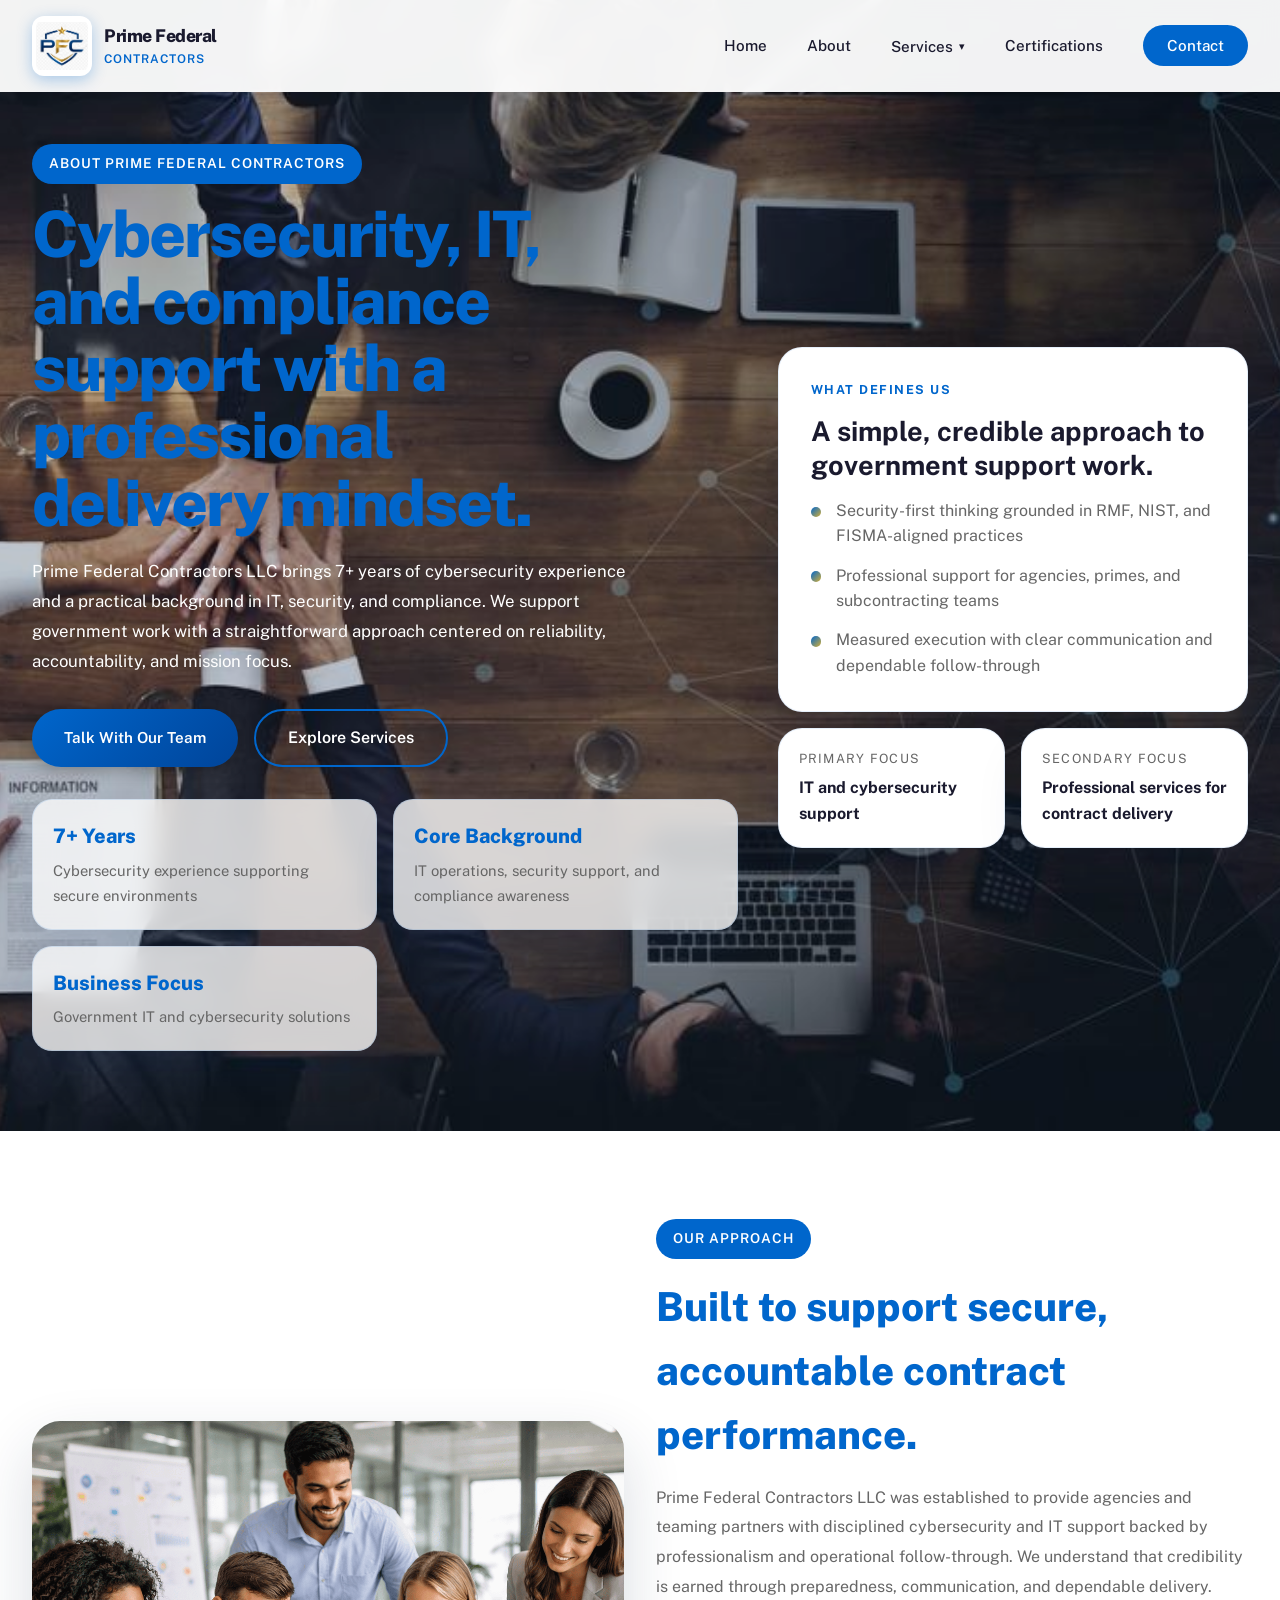
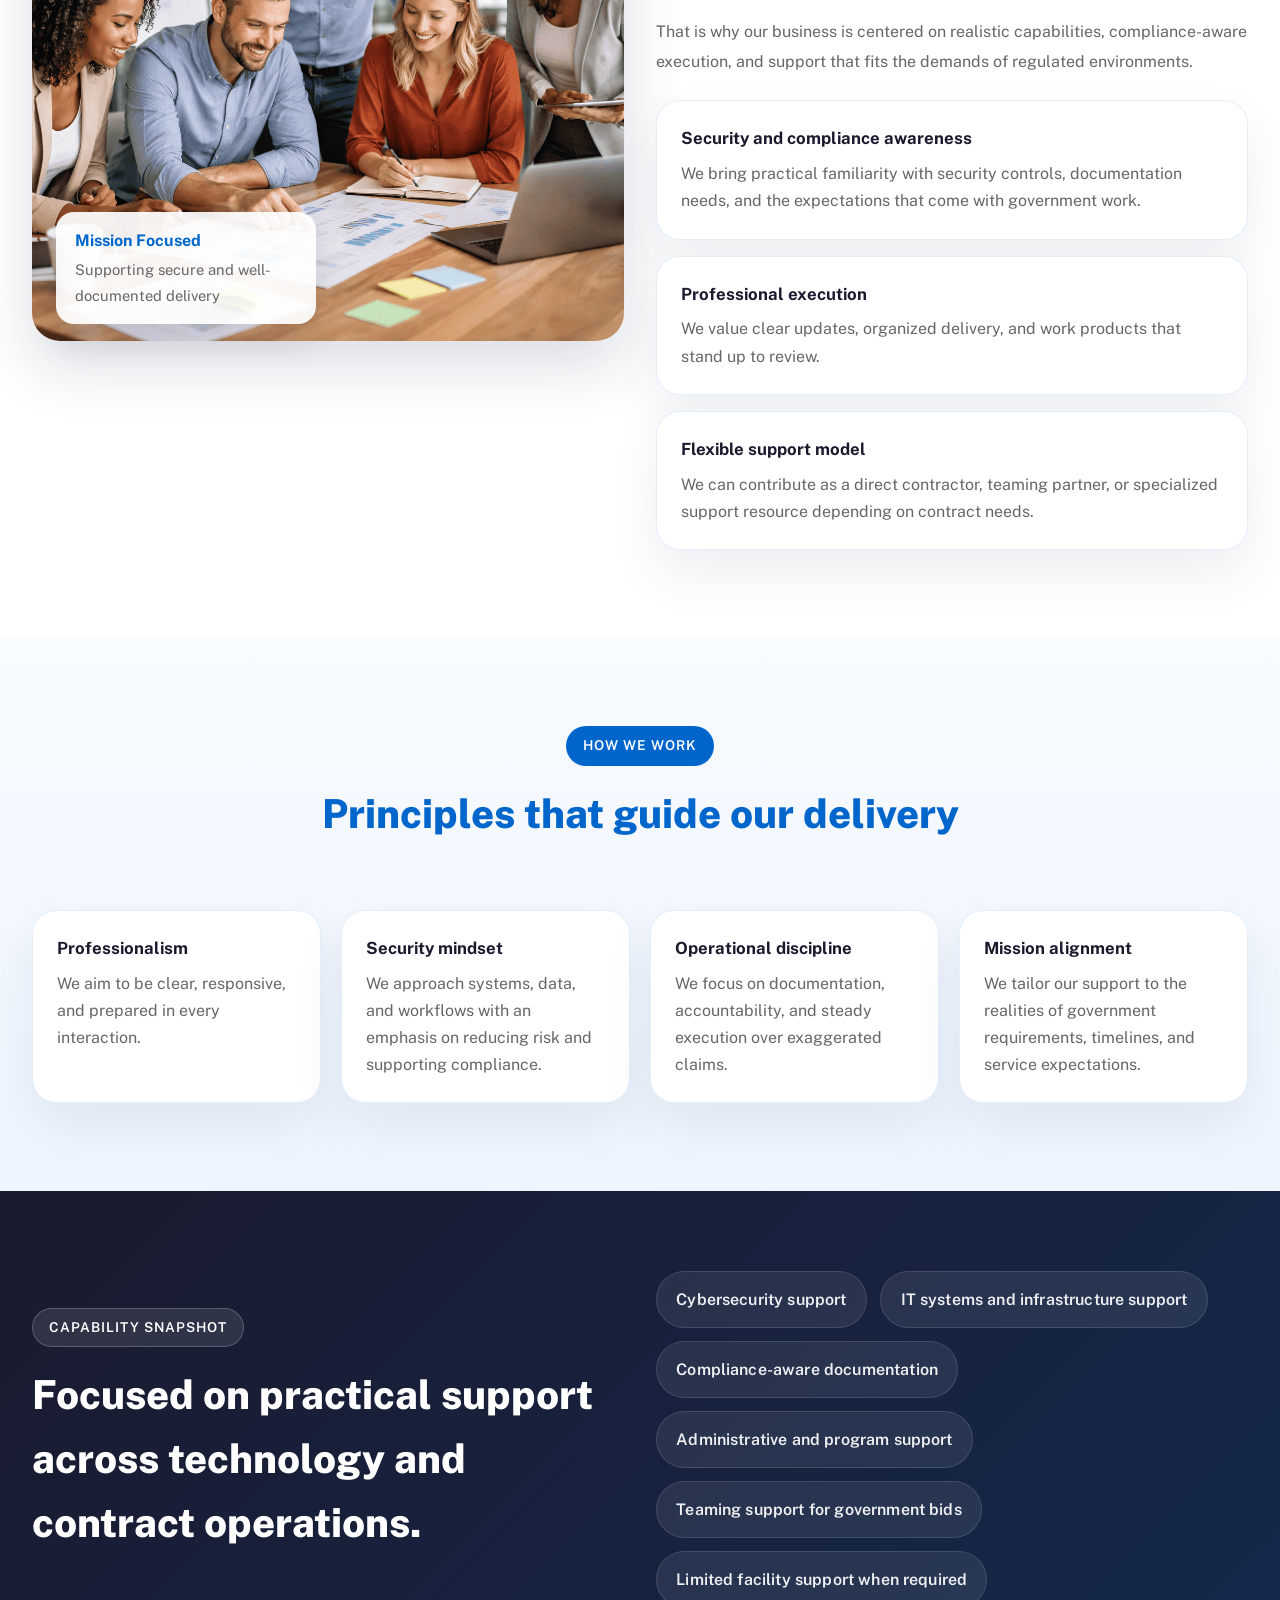
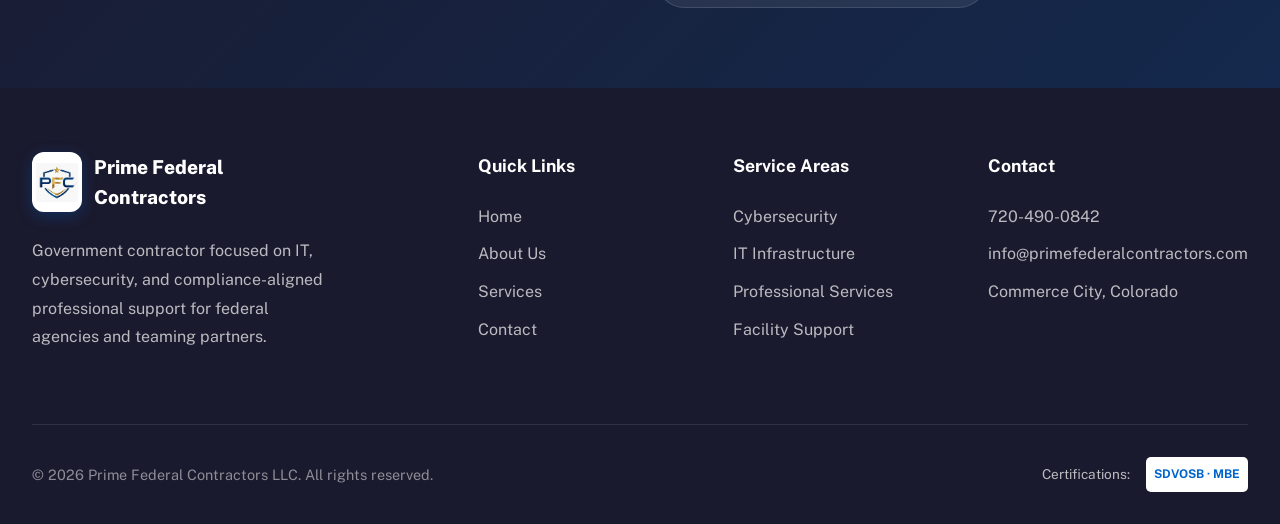
==== commit 8c9173f2: "finalizing the design" ====
--- a/about.html
+++ b/about.html
@@ -6,7 +6,7 @@
     <title>Prime Federal Contractors LLC - About</title>
     <link rel="preconnect" href="https://fonts.googleapis.com">
     <link rel="preconnect" href="https://fonts.gstatic.com" crossorigin>
-    <link href="https://fonts.googleapis.com/css2?family=Inter:wght@300;400;500;600;700;800&display=swap" rel="stylesheet">
+    <link href="https://fonts.googleapis.com/css2?family=Public+Sans:wght@300;400;500;600;700;800&display=swap" rel="stylesheet">
     <link rel="stylesheet" href="./style/common.css">
     <link rel="stylesheet" href="./style/about.css">
     
--- a/style/common.css
+++ b/style/common.css
@@ -21,7 +21,7 @@
 }
 
 body {
-    font-family: "Inter", sans-serif;
+    font-family: "Public Sans", sans-serif;
     color: var(--text-dark);
     line-height: 1.6;
     overflow-x: hidden;
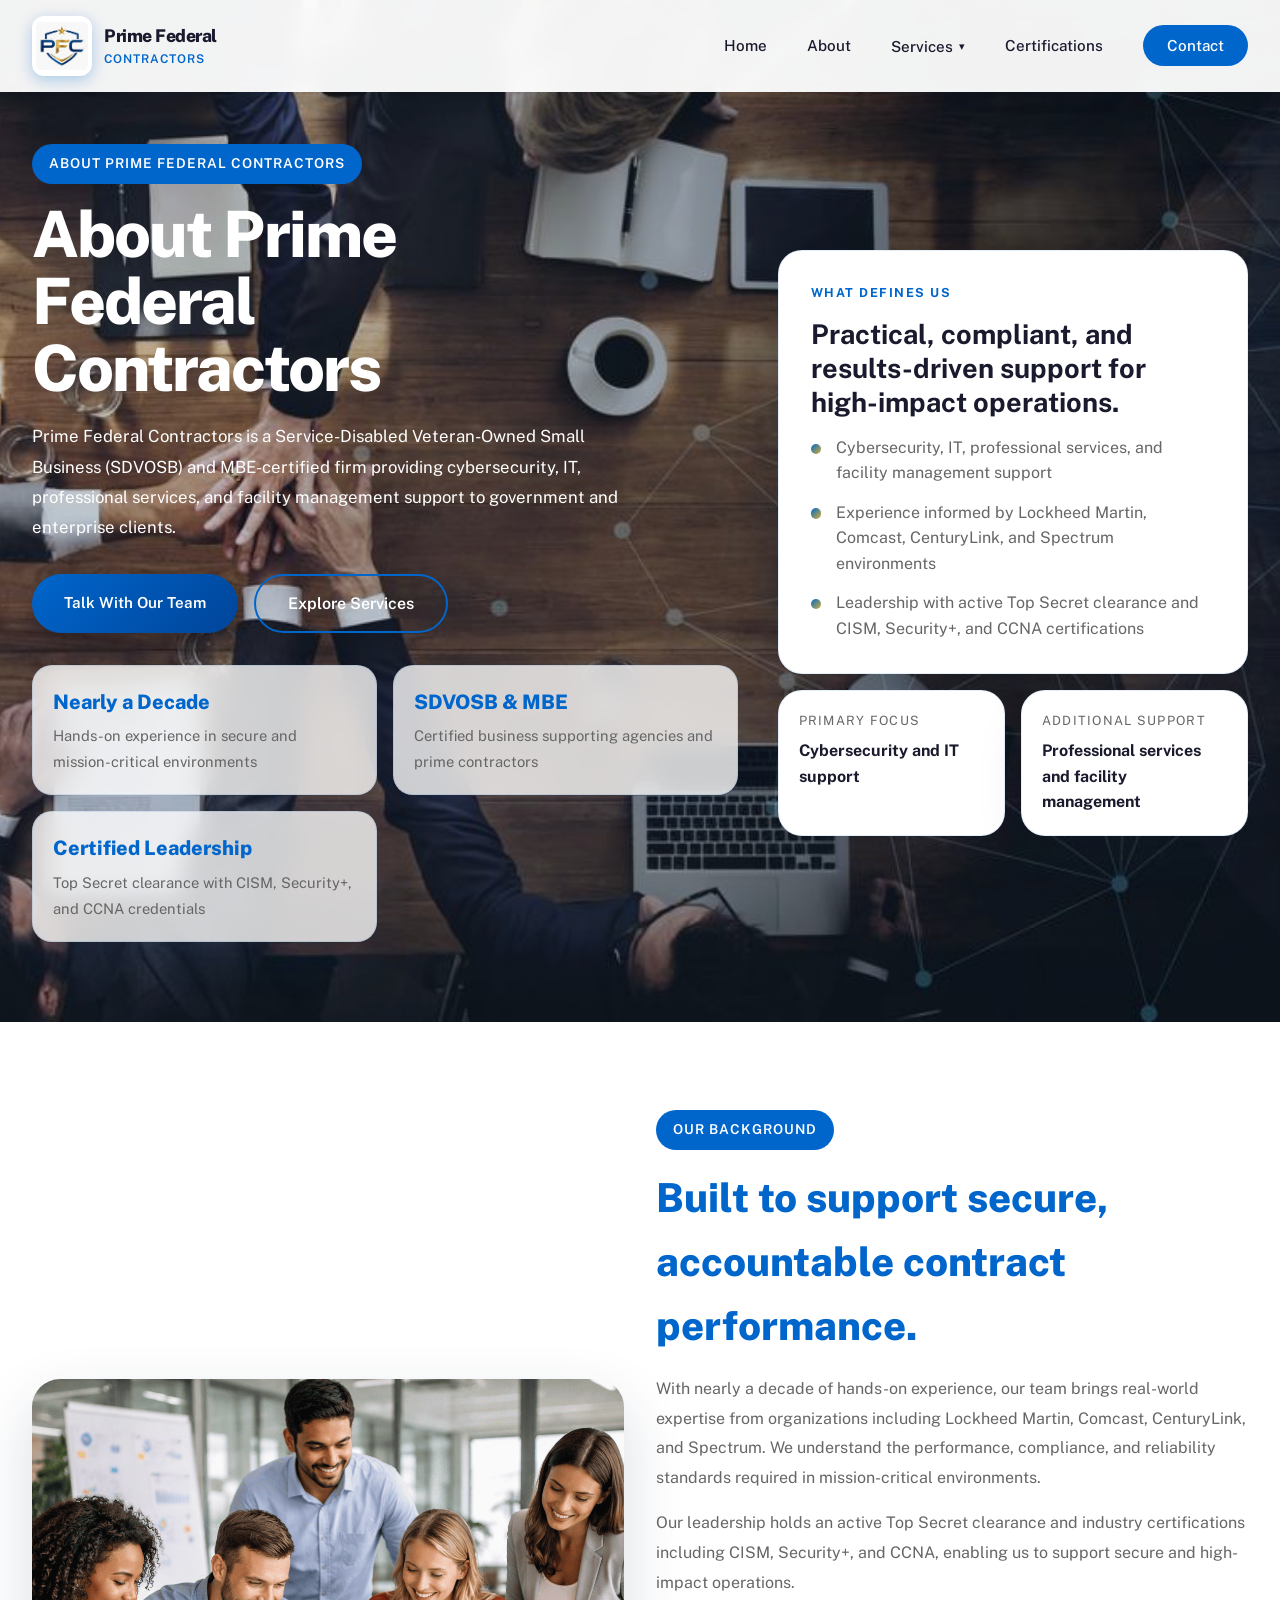
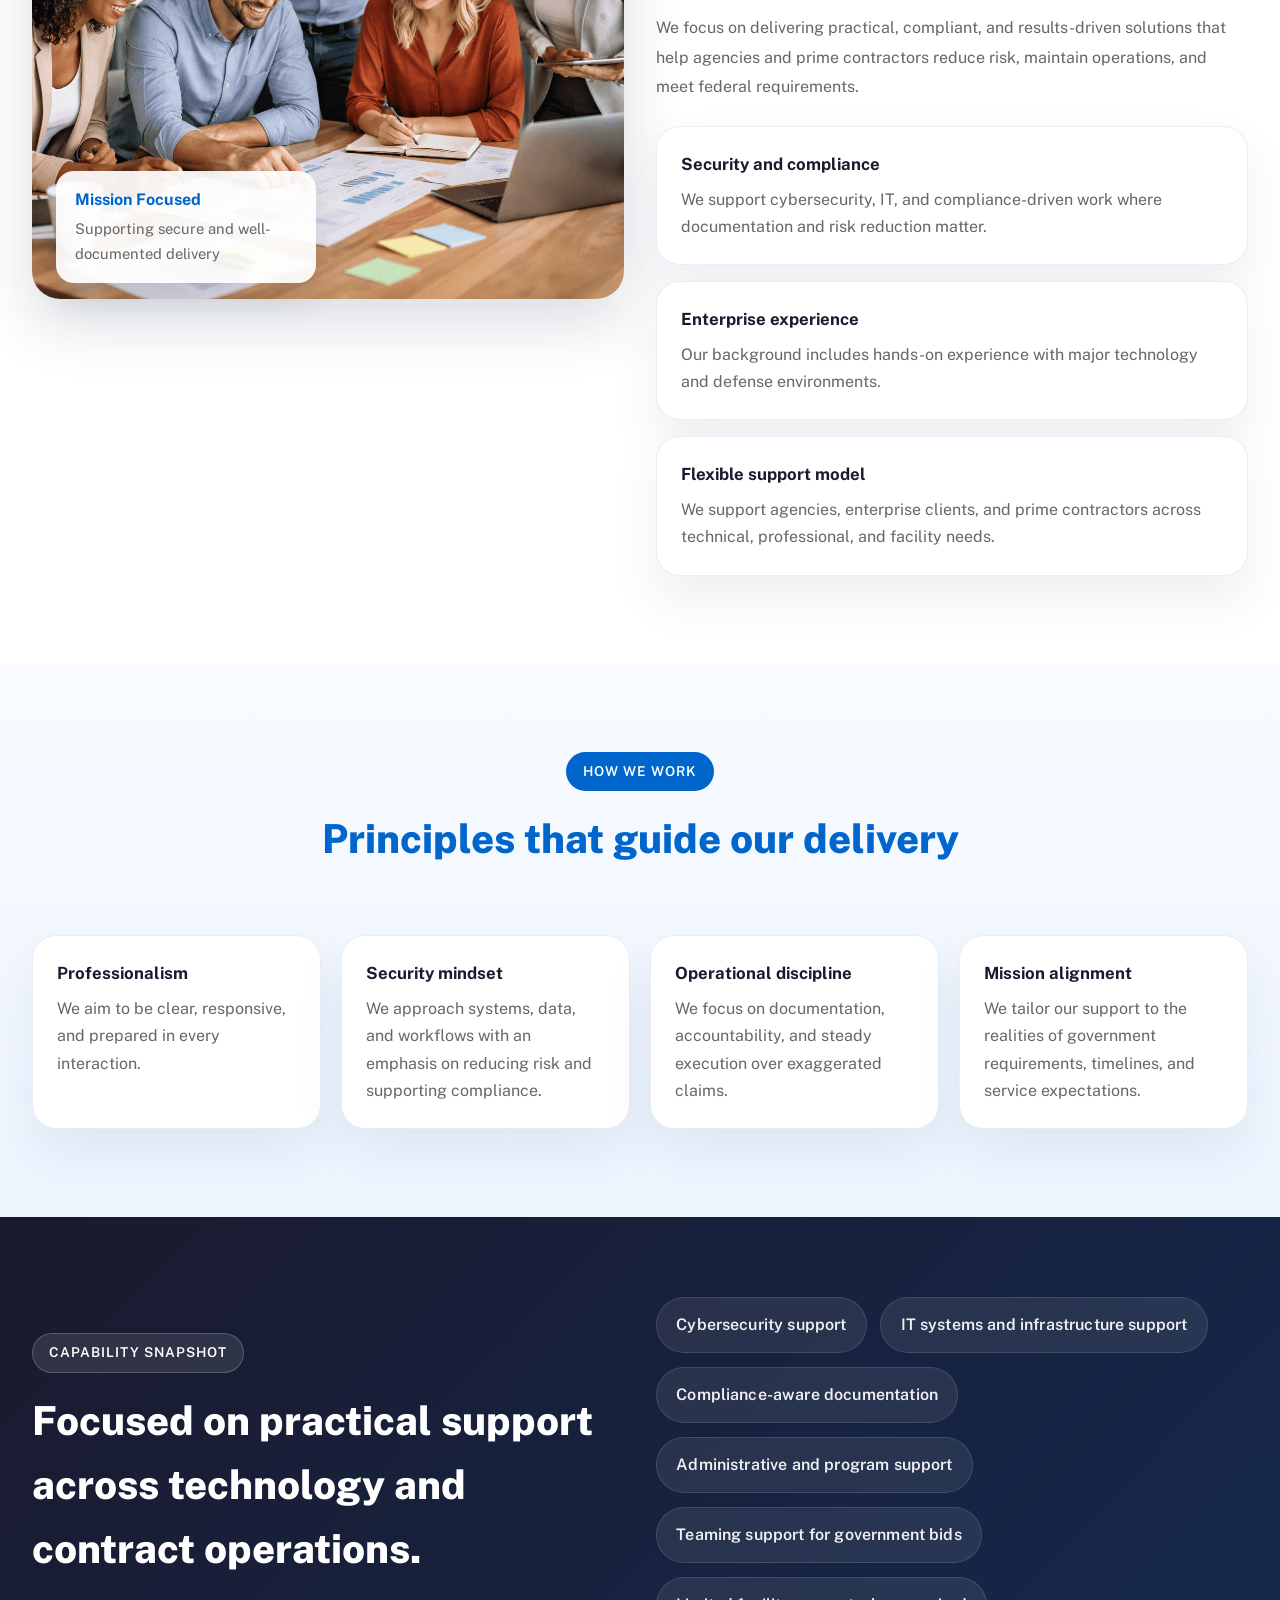
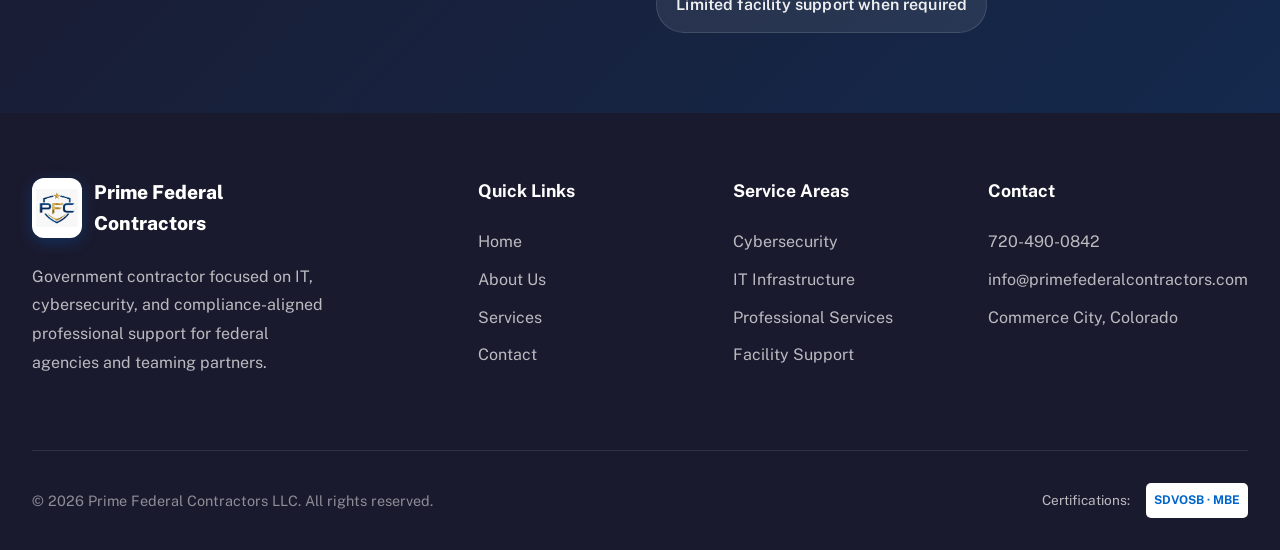
==== commit 6d136420: "adding more about details" ====
--- a/about.html
+++ b/about.html
@@ -97,24 +97,24 @@
             <div class="section-container page-hero-grid">
                 <div class="page-hero-copy animate-on-scroll">
                     <span class="section-tag">About Prime Federal Contractors</span>
-                    <h1 class="page-title">Cybersecurity, IT, and compliance support with a professional delivery mindset.</h1>
-                    <p class="page-subtitle" style="color:white;">Prime Federal Contractors LLC brings 7+ years of cybersecurity experience and a practical background in IT, security, and compliance. We support government work with a straightforward approach centered on reliability, accountability, and mission focus.</p>
+                    <h1 class="page-title">About Prime Federal Contractors</h1>
+                    <p class="page-subtitle" style="color:white;">Prime Federal Contractors is a Service-Disabled Veteran-Owned Small Business (SDVOSB) and MBE-certified firm providing cybersecurity, IT, professional services, and facility management support to government and enterprise clients.</p>
                     <div class="page-hero-actions">
                         <a href="./contact.html" class="btn-primary">Talk With Our Team</a>
                         <a href="./index.html#services" class="btn-secondary" style="color: white;">Explore Services</a>
                     </div>
                     <div class="page-stat-grid">
                         <div class="page-stat-card">
-                            <strong>7+ Years</strong>
-                            <span>Cybersecurity experience supporting secure environments</span>
+                            <strong>Nearly a Decade</strong>
+                            <span>Hands-on experience in secure and mission-critical environments</span>
                         </div>
                         <div class="page-stat-card">
-                            <strong>Core Background</strong>
-                            <span>IT operations, security support, and compliance awareness</span>
+                            <strong>SDVOSB &amp; MBE</strong>
+                            <span>Certified business supporting agencies and prime contractors</span>
                         </div>
                         <div class="page-stat-card">
-                            <strong>Business Focus</strong>
-                            <span>Government IT and cybersecurity solutions</span>
+                            <strong>Certified Leadership</strong>
+                            <span>Top Secret clearance with CISM, Security+, and CCNA credentials</span>
                         </div>
                     </div>
                 </div>
@@ -122,21 +122,21 @@
                 <div class="page-hero-panel animate-on-scroll delay-2">
                     <div class="page-panel-card">
                         <p class="page-panel-eyebrow">What defines us</p>
-                        <h3>A simple, credible approach to government support work.</h3>
+                        <h3>Practical, compliant, and results-driven support for high-impact operations.</h3>
                         <ul class="panel-check-list">
-                            <li>Security-first thinking grounded in RMF, NIST, and FISMA-aligned practices</li>
-                            <li>Professional support for agencies, primes, and subcontracting teams</li>
-                            <li>Measured execution with clear communication and dependable follow-through</li>
+                            <li>Cybersecurity, IT, professional services, and facility management support</li>
+                            <li>Experience informed by Lockheed Martin, Comcast, CenturyLink, and Spectrum environments</li>
+                            <li>Leadership with active Top Secret clearance and CISM, Security+, and CCNA certifications</li>
                         </ul>
                     </div>
                     <div class="page-panel-mini-grid">
                         <div class="page-mini-card">
                             <span>Primary Focus</span>
-                            <strong>IT and cybersecurity support</strong>
+                            <strong>Cybersecurity and IT support</strong>
                         </div>
                         <div class="page-mini-card">
-                            <span>Secondary Focus</span>
-                            <strong>Professional services for contract delivery</strong>
+                            <span>Additional Support</span>
+                            <strong>Professional services and facility management</strong>
                         </div>
                     </div>
                 </div>
@@ -153,22 +153,23 @@
                     </div>
                 </div>
                 <div class="story-copy animate-on-scroll delay-2">
-                    <span class="section-tag">Our Approach</span>
+                    <span class="section-tag">Our Background</span>
                     <h2 class="section-title">Built to support secure, accountable contract performance.</h2>
-                    <p>Prime Federal Contractors LLC was established to provide agencies and teaming partners with disciplined cybersecurity and IT support backed by professionalism and operational follow-through. We understand that credibility is earned through preparedness, communication, and dependable delivery.</p>
-                    <p>That is why our business is centered on realistic capabilities, compliance-aware execution, and support that fits the demands of regulated environments.</p>
+                    <p>With nearly a decade of hands-on experience, our team brings real-world expertise from organizations including Lockheed Martin, Comcast, CenturyLink, and Spectrum. We understand the performance, compliance, and reliability standards required in mission-critical environments.</p>
+                    <p>Our leadership holds an active Top Secret clearance and industry certifications including CISM, Security+, and CCNA, enabling us to support secure and high-impact operations.</p>
+                    <p>We focus on delivering practical, compliant, and results-driven solutions that help agencies and prime contractors reduce risk, maintain operations, and meet federal requirements.</p>
                     <div class="story-points">
                         <div class="story-point">
-                            <h4>Security and compliance awareness</h4>
-                            <p>We bring practical familiarity with security controls, documentation needs, and the expectations that come with government work.</p>
+                            <h4>Security and compliance</h4>
+                            <p>We support cybersecurity, IT, and compliance-driven work where documentation and risk reduction matter.</p>
                         </div>
                         <div class="story-point">
-                            <h4>Professional execution</h4>
-                            <p>We value clear updates, organized delivery, and work products that stand up to review.</p>
+                            <h4>Enterprise experience</h4>
+                            <p>Our background includes hands-on experience with major technology and defense environments.</p>
                         </div>
                         <div class="story-point">
                             <h4>Flexible support model</h4>
-                            <p>We can contribute as a direct contractor, teaming partner, or specialized support resource depending on contract needs.</p>
+                            <p>We support agencies, enterprise clients, and prime contractors across technical, professional, and facility needs.</p>
                         </div>
                     </div>
                 </div>
--- a/style/about.css
+++ b/style/about.css
@@ -47,7 +47,7 @@
     font-size: clamp(2.6rem, 5vw, 4.2rem);
     line-height: 1.05;
     font-weight: 800;
-    color: var(--primary-blue);
+    color: var(--white);
     margin-bottom: 1.25rem;
     letter-spacing: -0.03em;
     max-width: 13ch;
@@ -315,6 +315,7 @@
 }
 
 @media (max-width: 992px) {
+
     .page-hero-grid,
     .story-grid,
     .capability-band-grid {
@@ -361,4 +362,4 @@
         margin-top: 1rem;
         max-width: none;
     }
-}
+}
